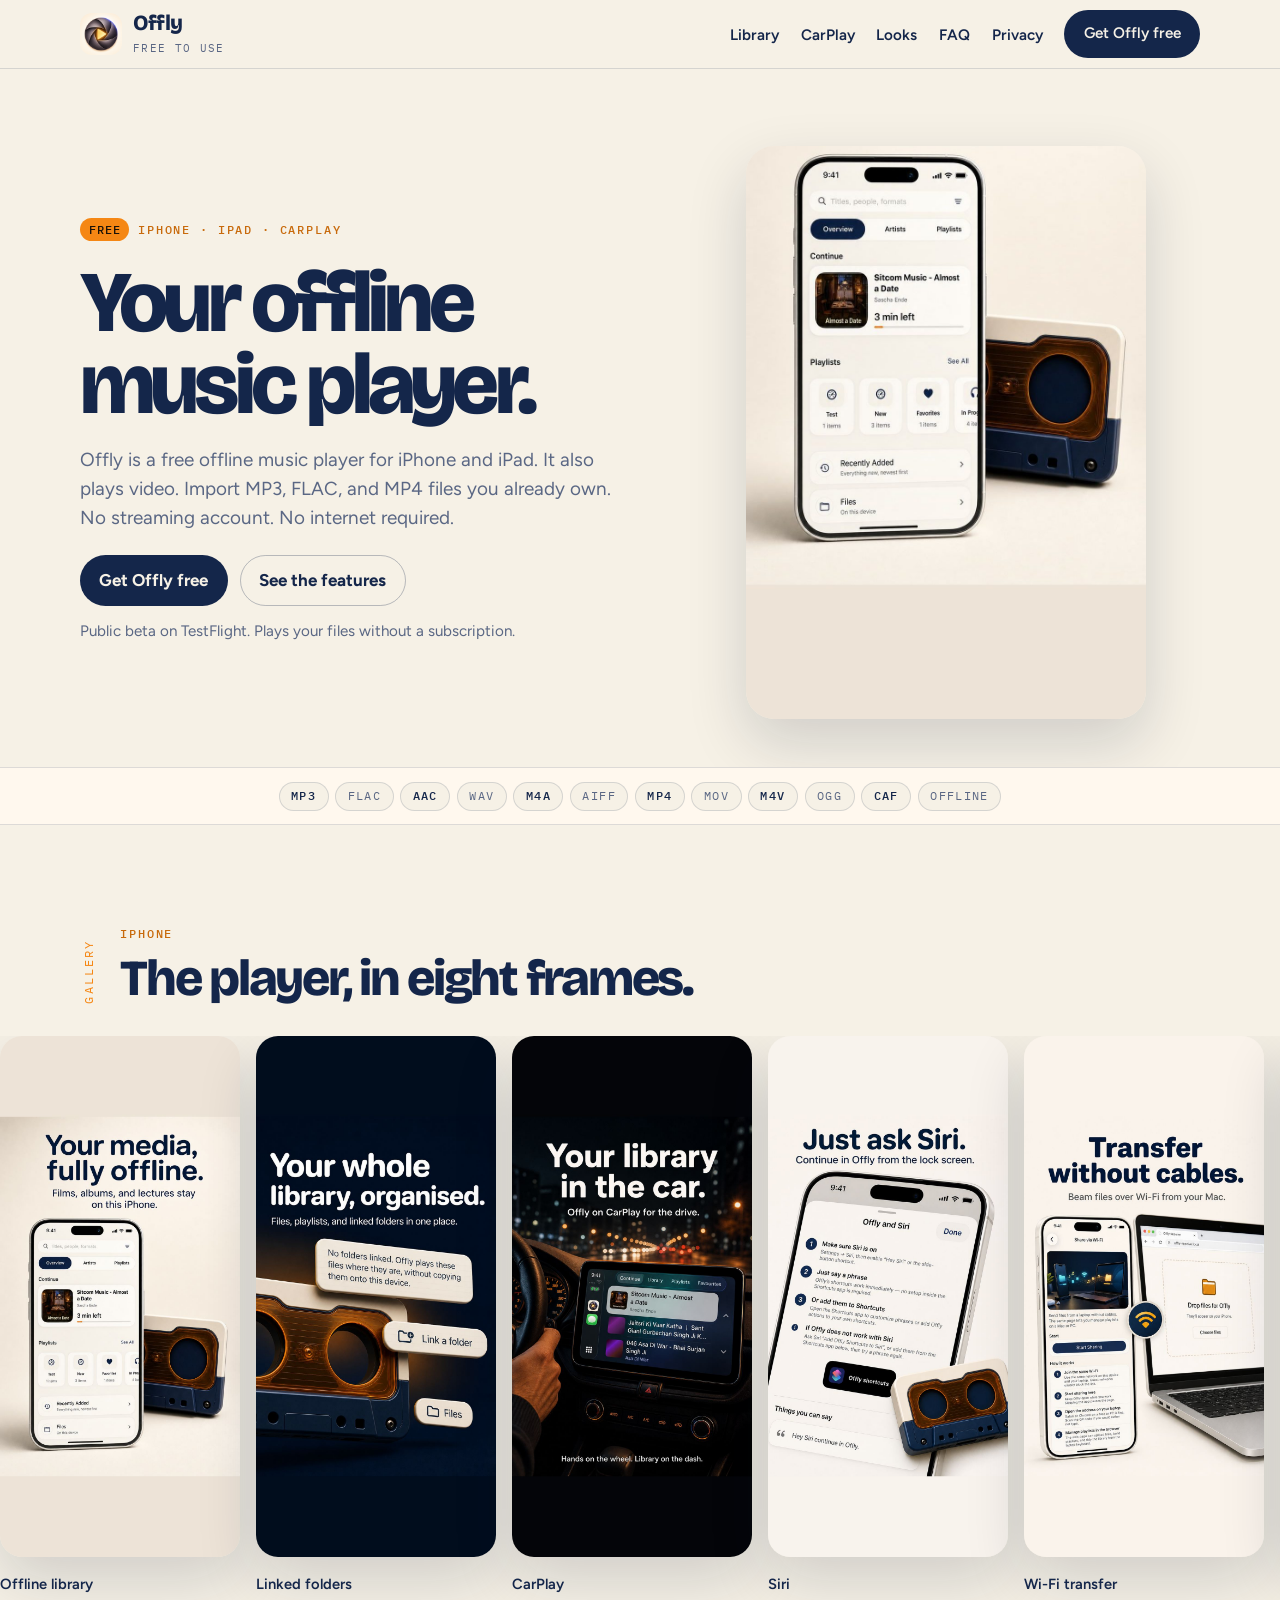
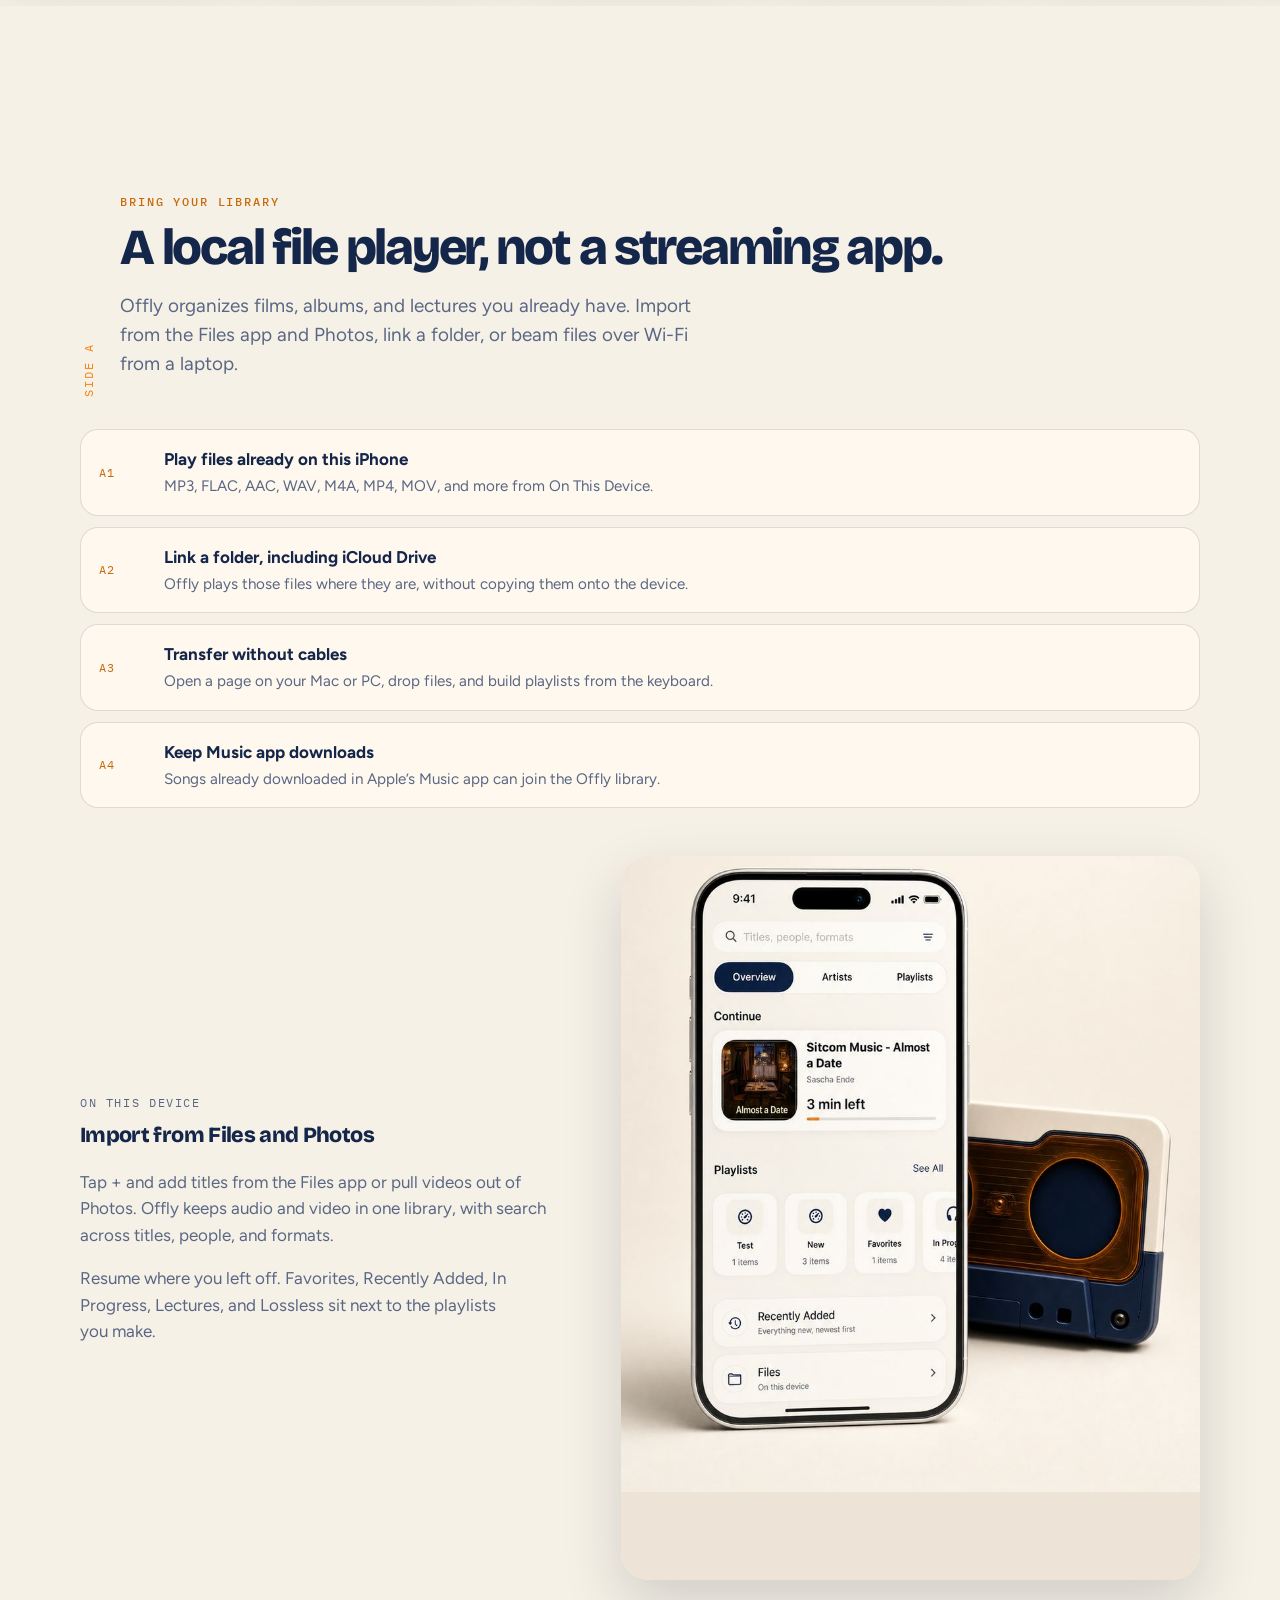
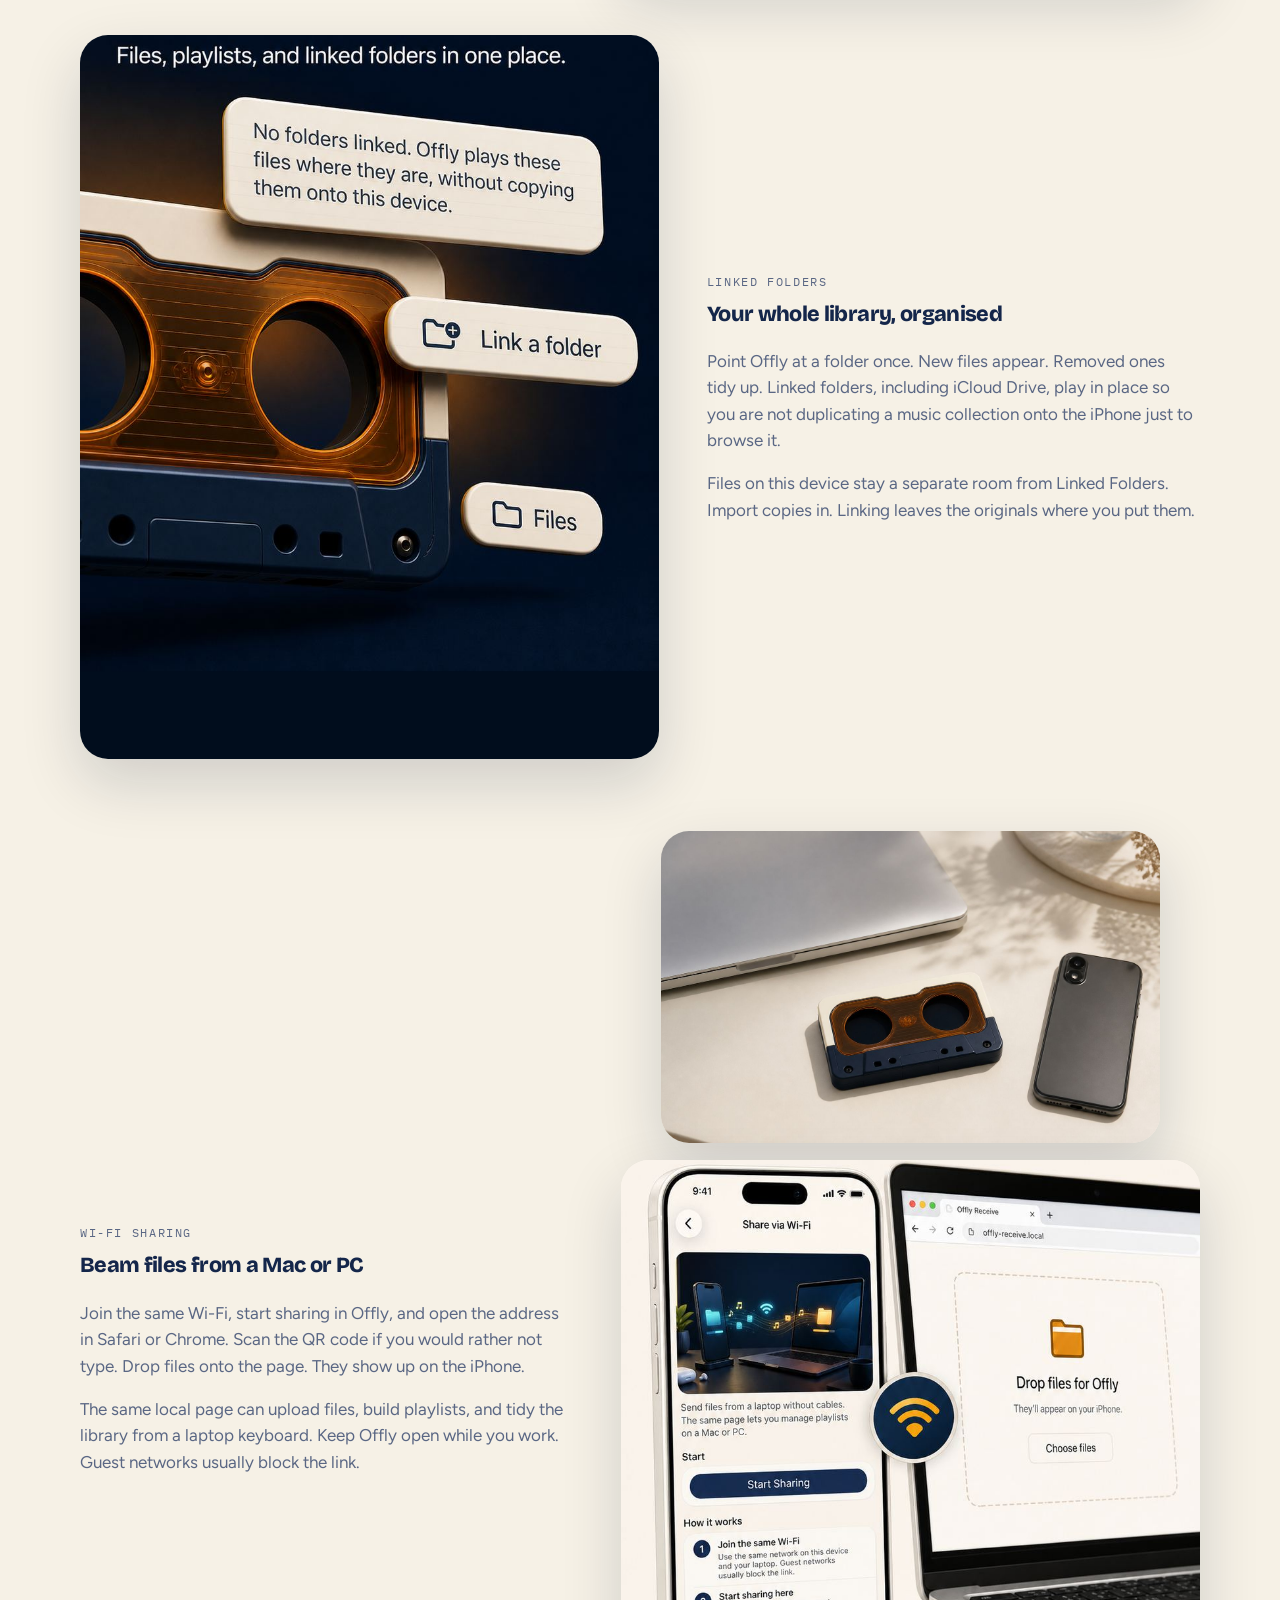
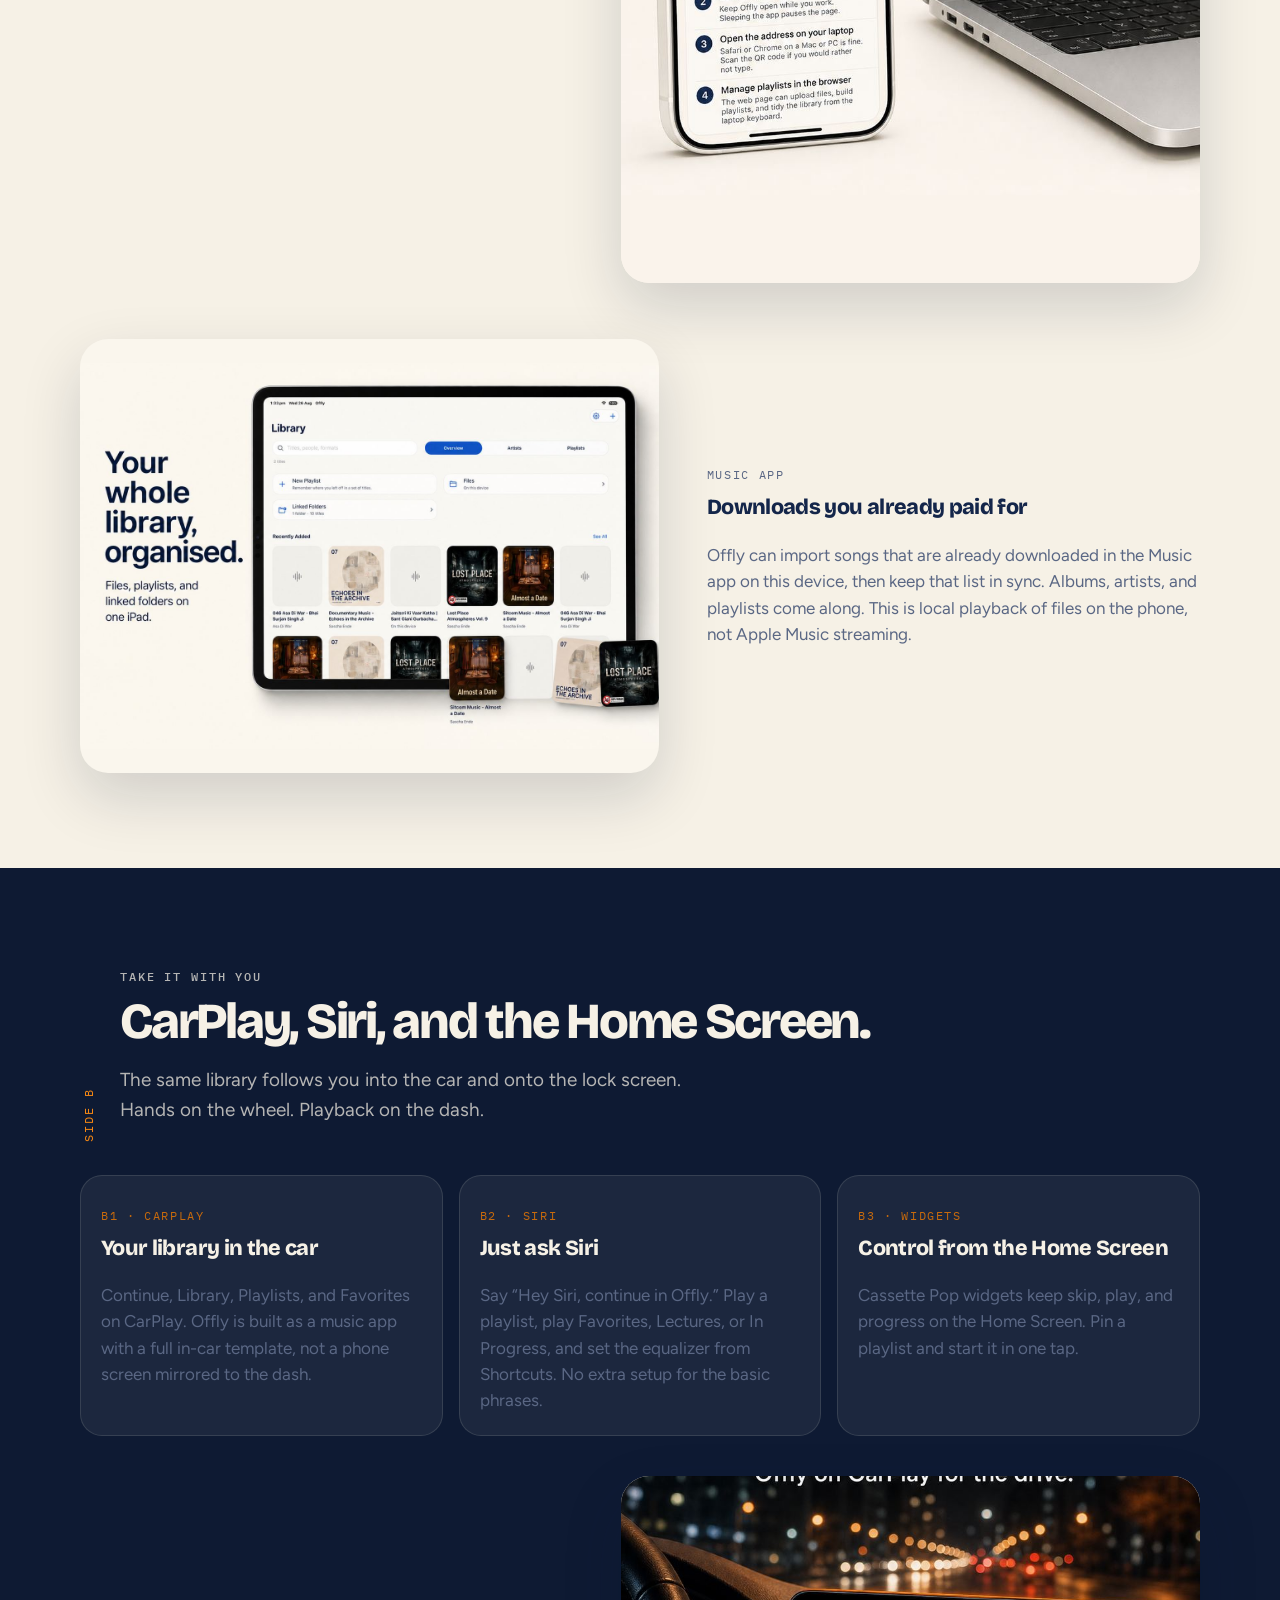
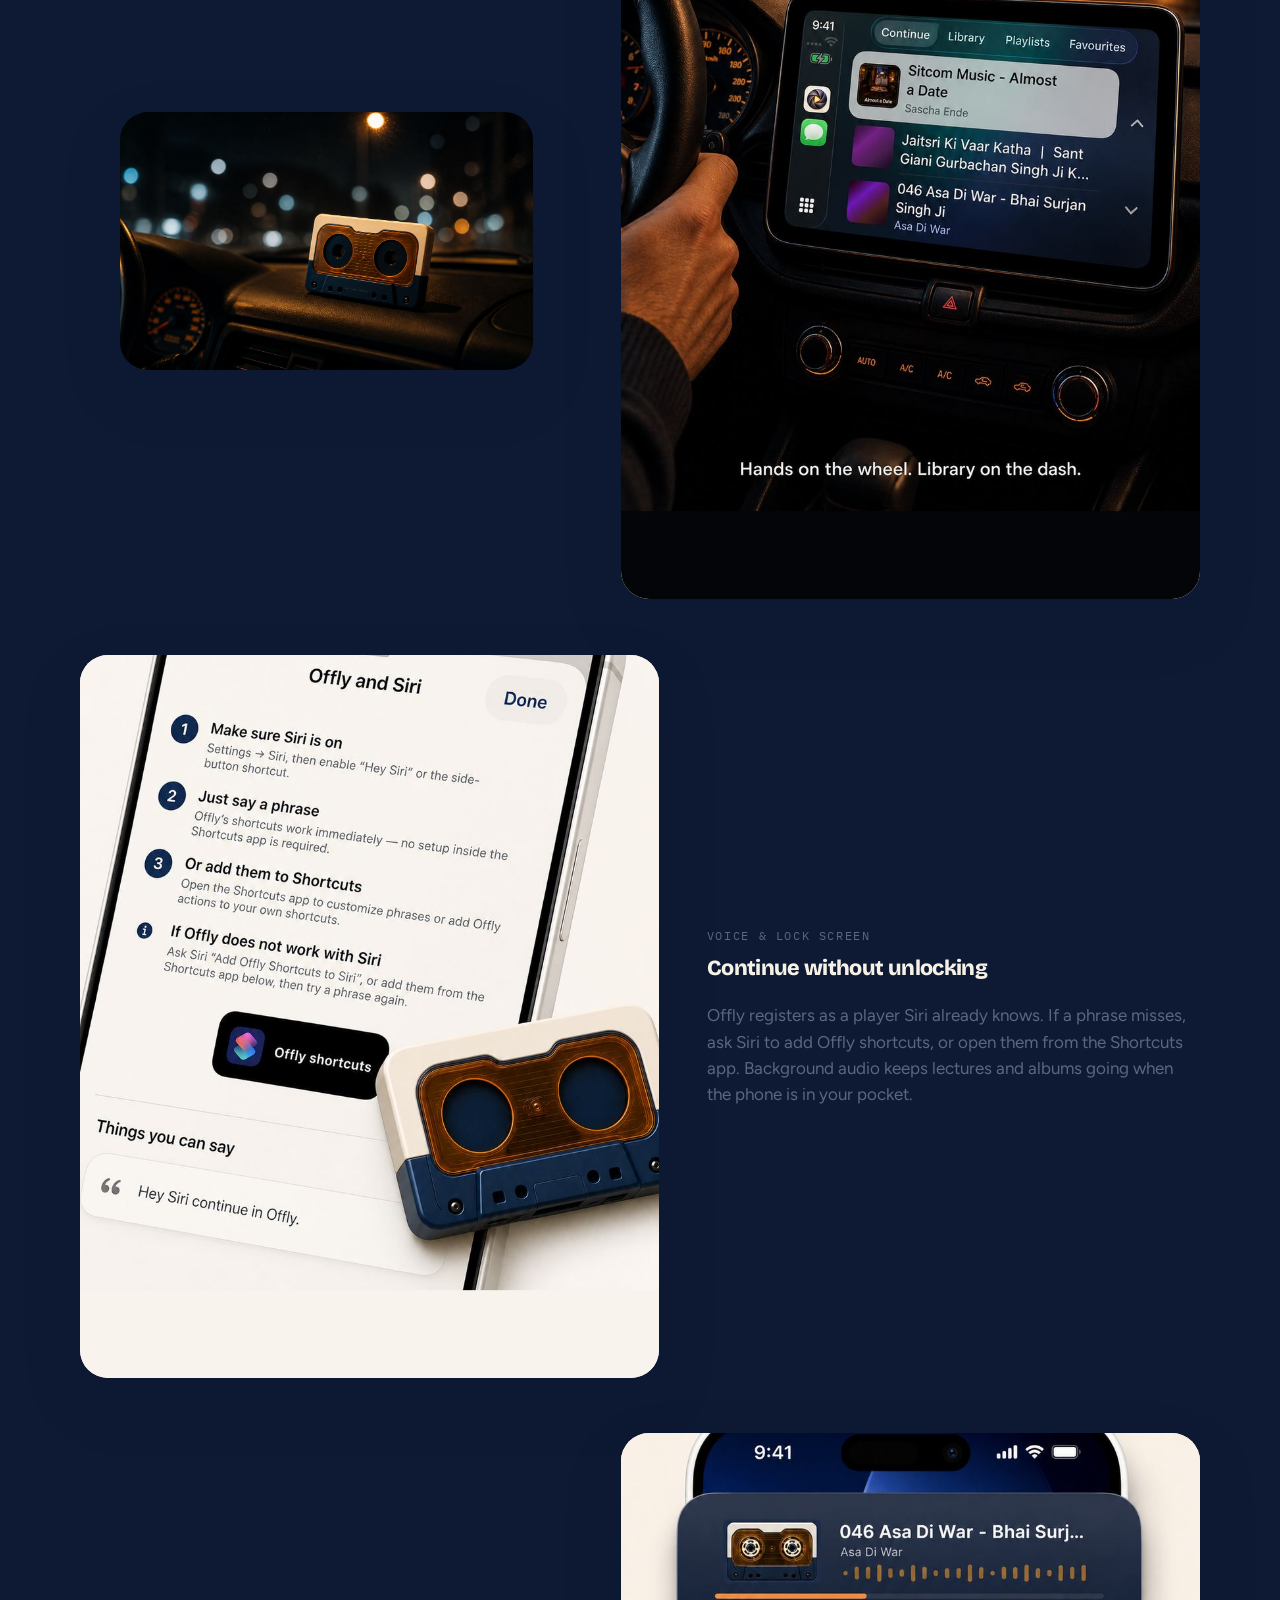
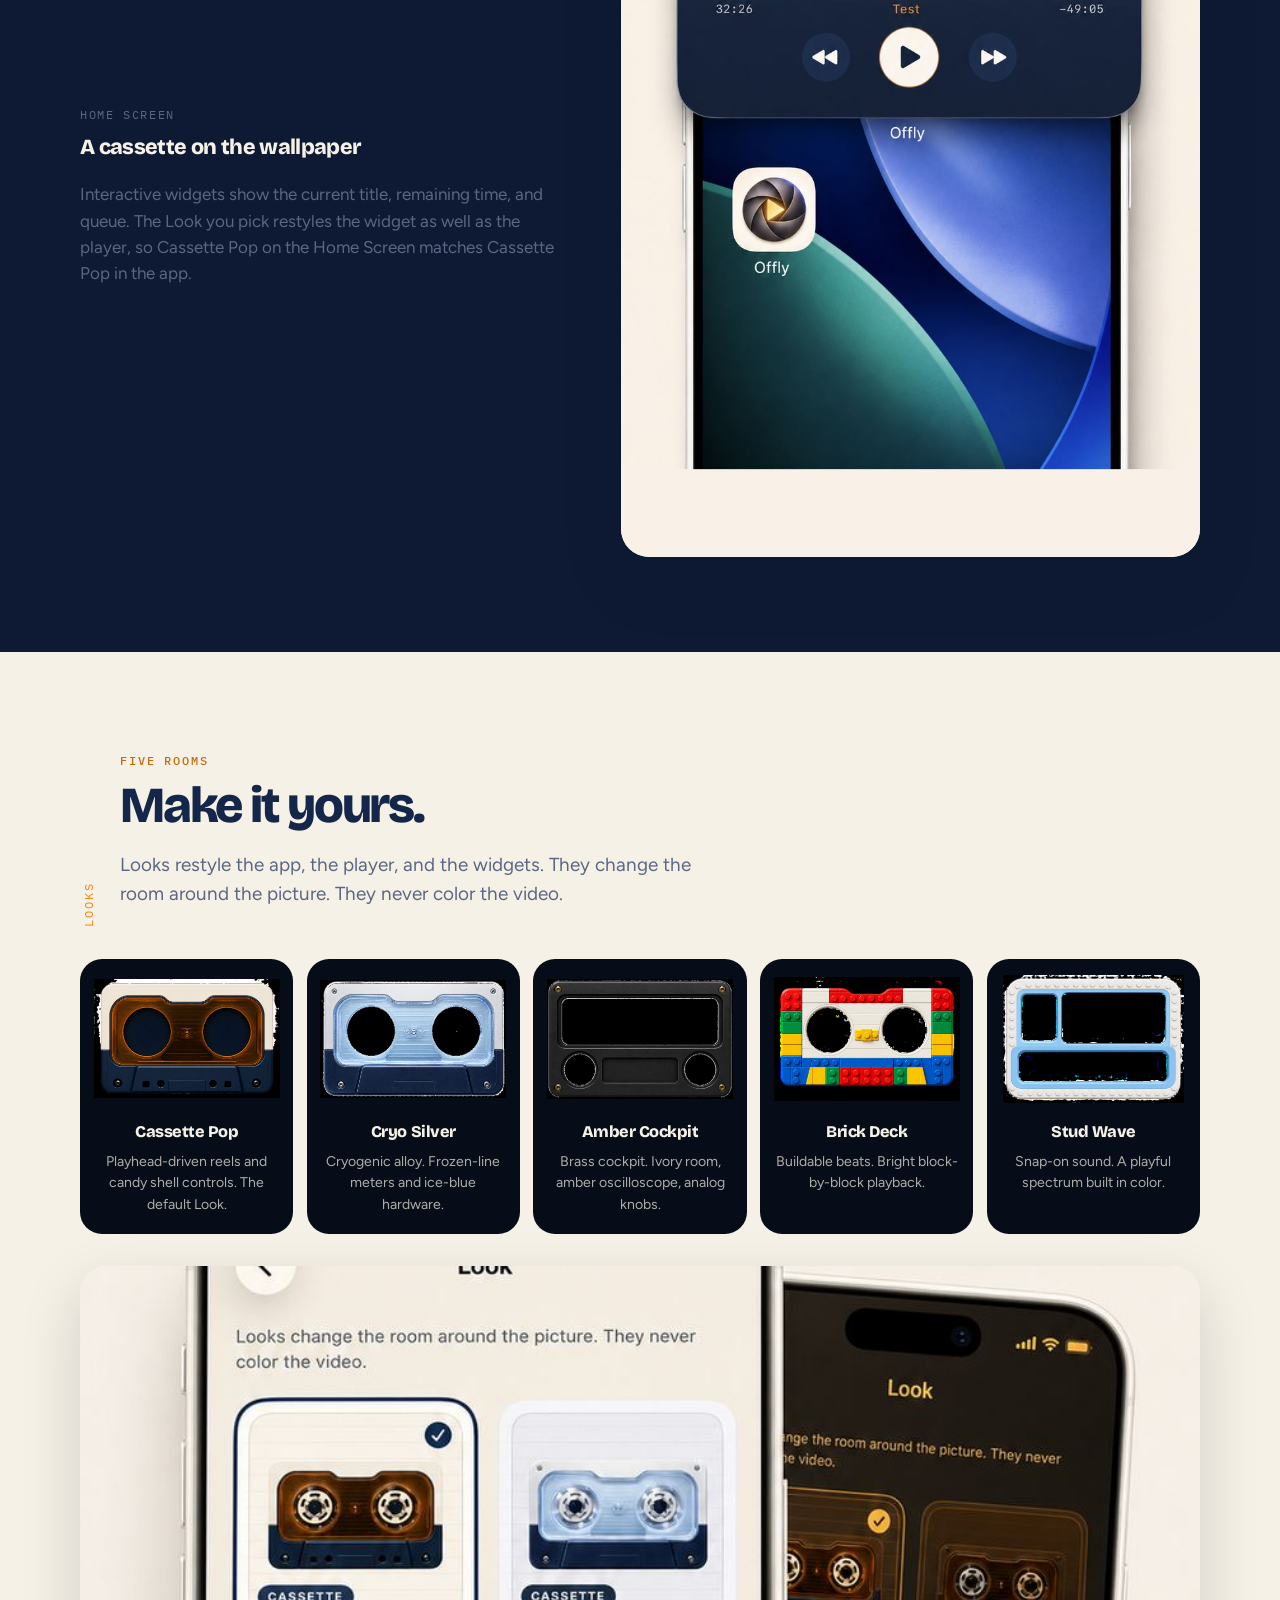
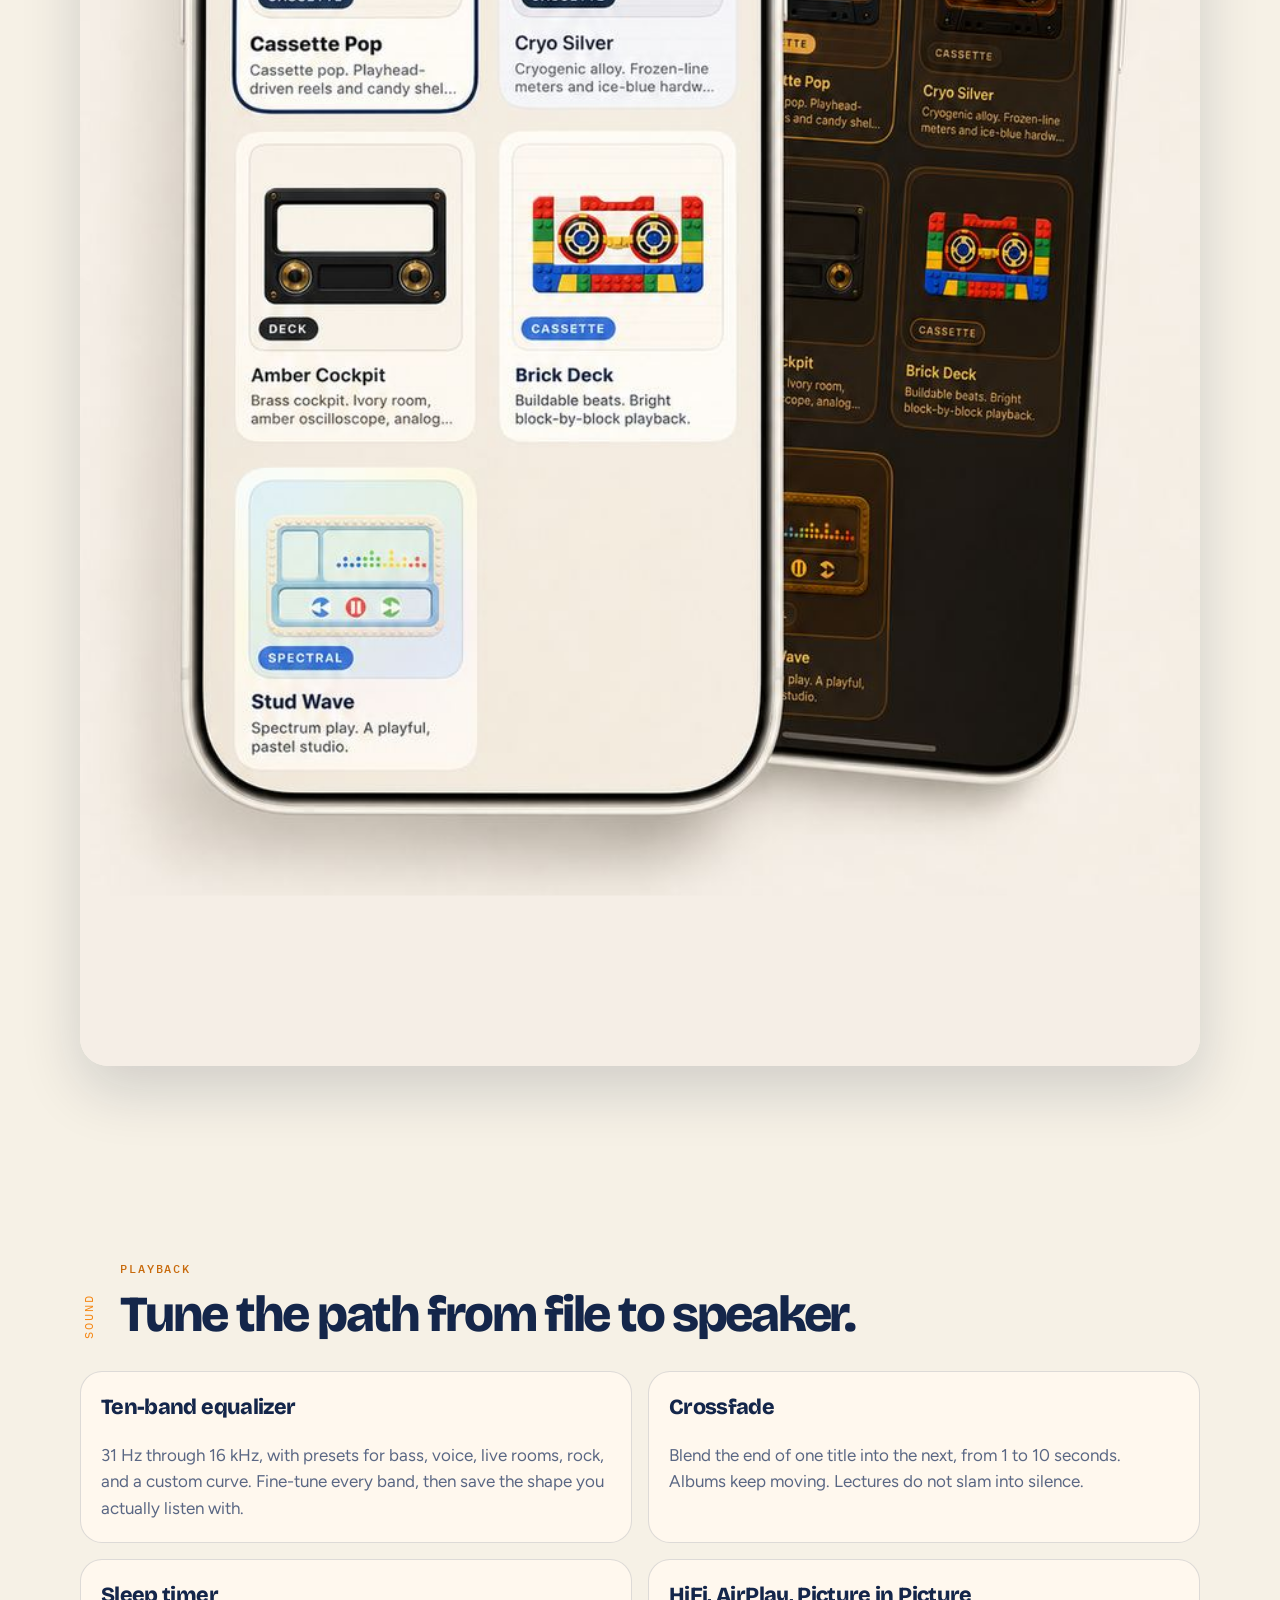
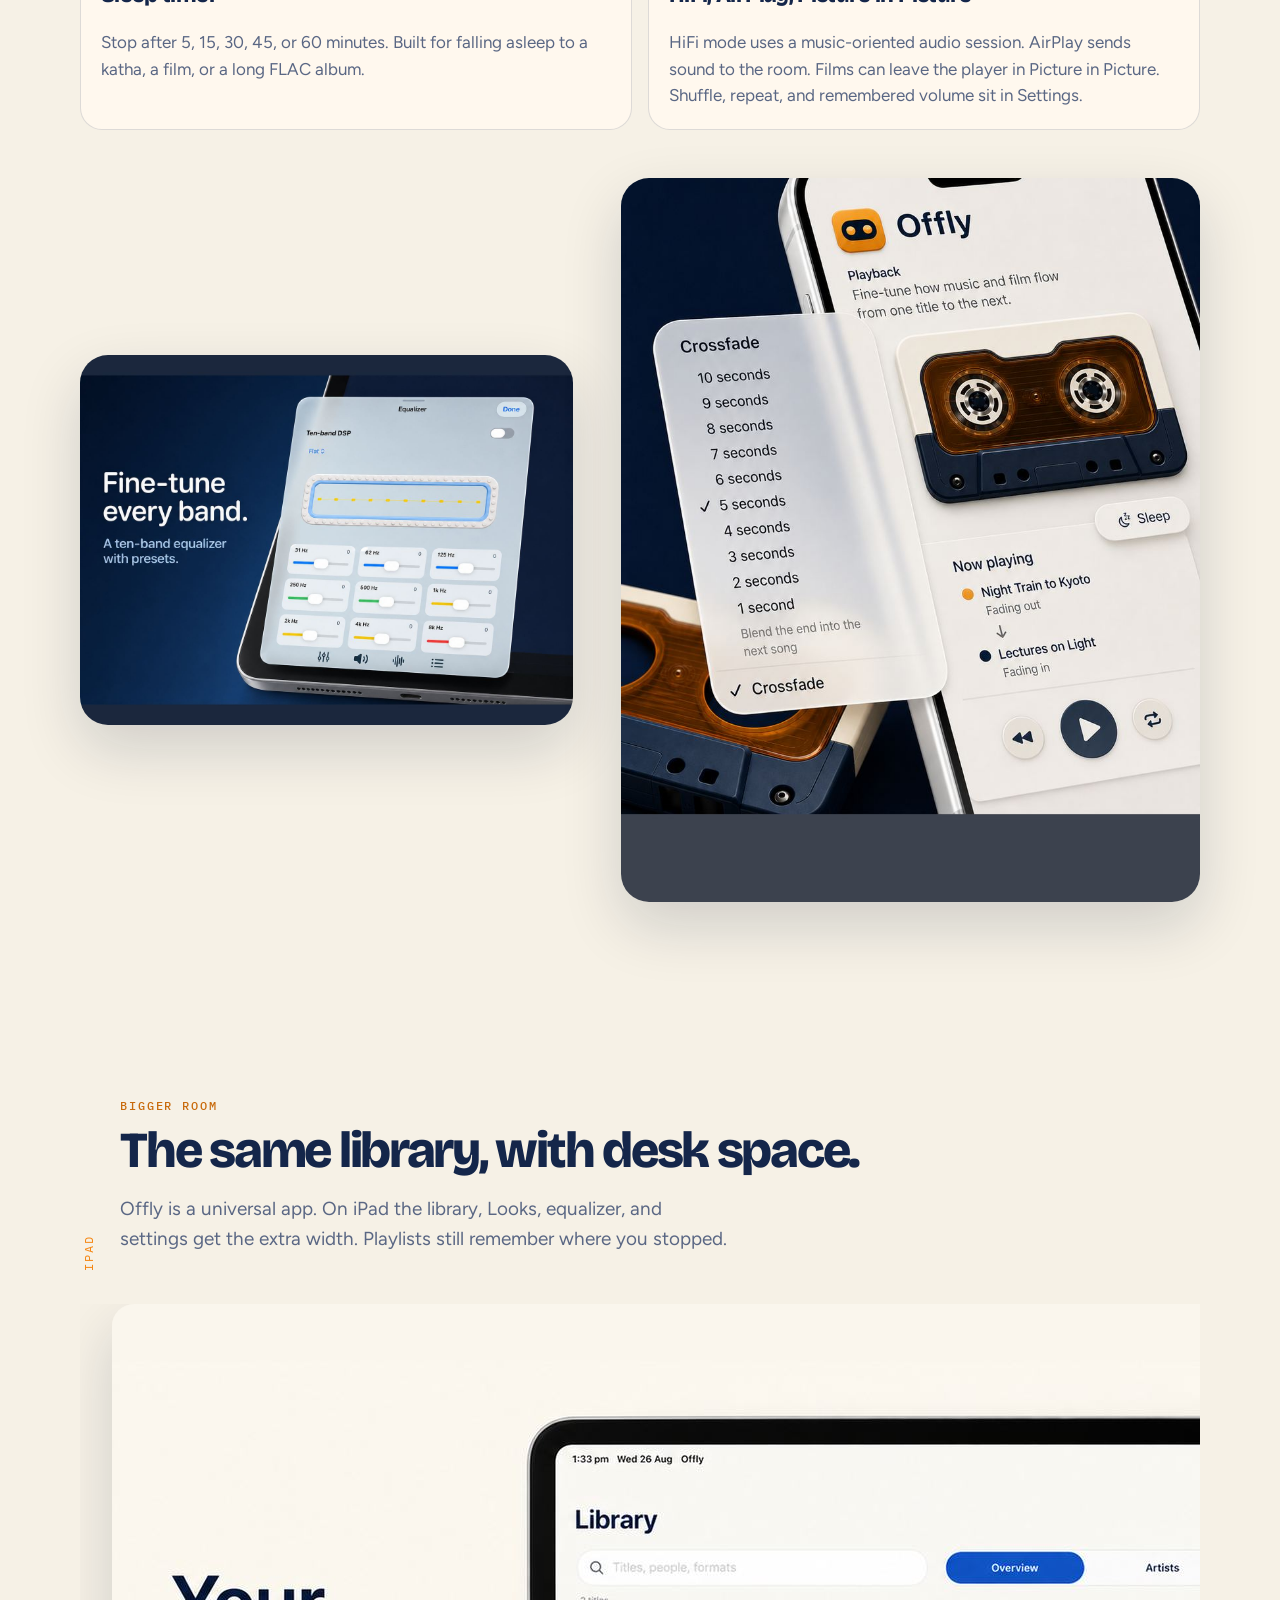
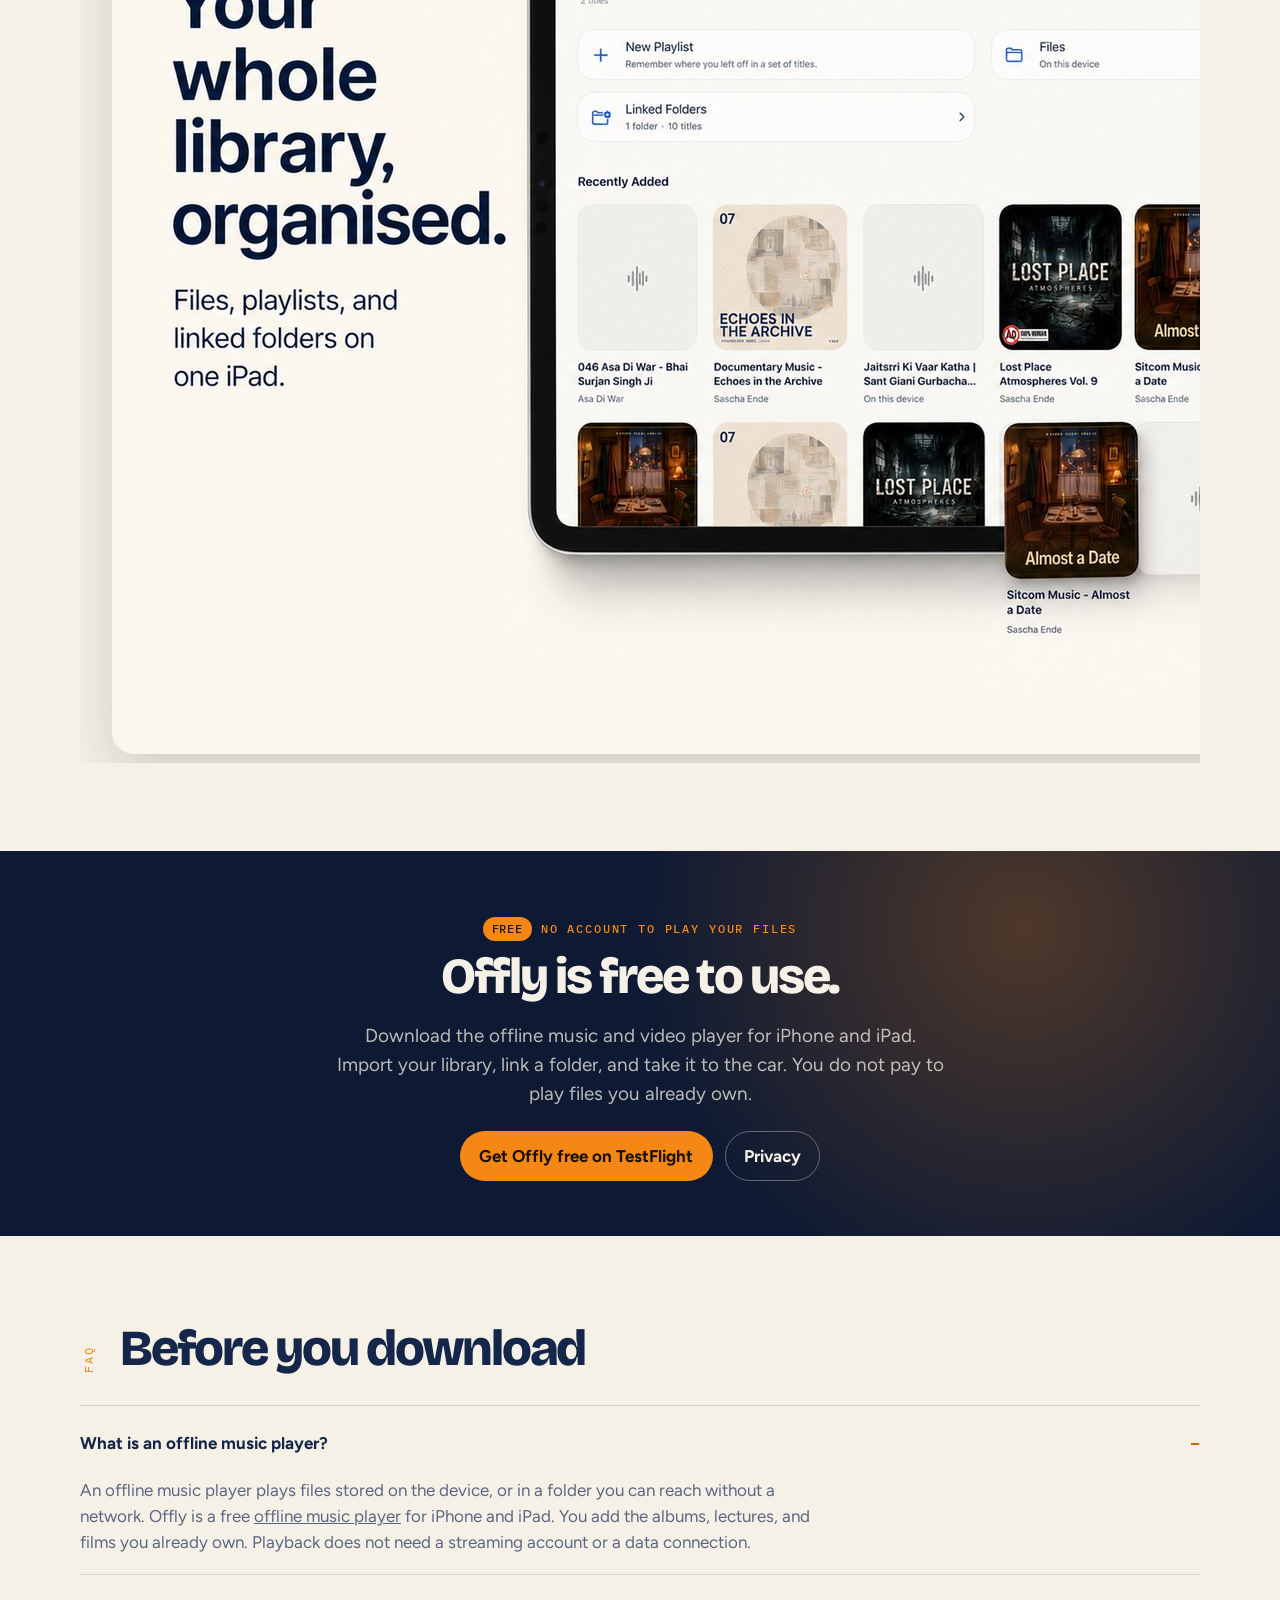
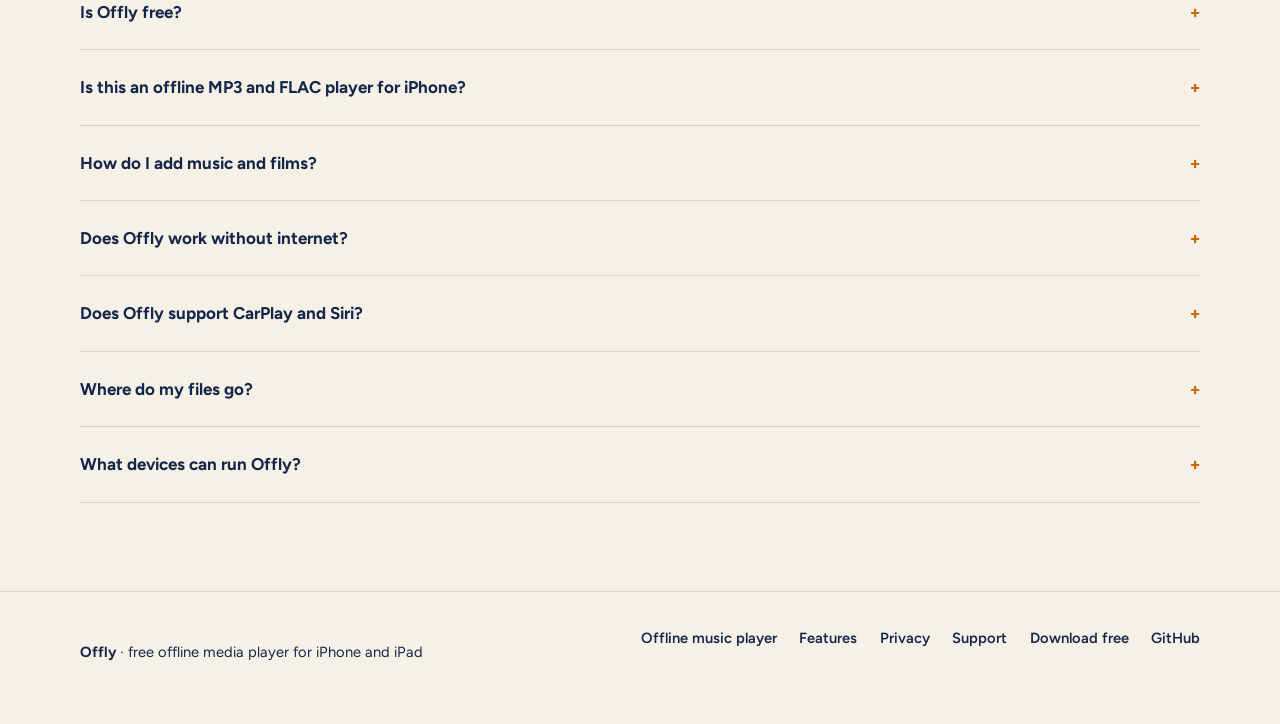
==== index.html @ bf1a1df5 "initial commit" ====
<!DOCTYPE html>
<html lang="en">
<head>
  <meta charset="utf-8">
  <meta name="viewport" content="width=device-width, initial-scale=1, viewport-fit=cover">
  <title>Offline Music Player for iPhone &amp; iPad | Offly (Free)</title>
  <meta name="description" content="Free offline music player for iPhone and iPad. Play MP3, FLAC, and MP4 files you own. CarPlay, Siri, and widgets. No streaming account. No internet required.">
  <meta name="theme-color" content="#F6F1E6">
  <meta name="color-scheme" content="light">
  <meta name="apple-mobile-web-app-title" content="Offly">
  <!-- After Search Console verification, paste: <meta name="google-site-verification" content="TOKEN"> -->
  <link rel="canonical" href="https://karmaacademy.github.io/Offly/">
  <link rel="sitemap" type="application/xml" href="https://karmaacademy.github.io/Offly/sitemap.xml">
  <link rel="icon" type="image/png" sizes="32x32" href="assets/img/favicon-32.png">
  <link rel="apple-touch-icon" href="assets/img/apple-touch-icon.png">
  <meta property="og:type" content="website">
  <meta property="og:locale" content="en_US">
  <meta property="og:site_name" content="Offly">
  <meta property="og:title" content="Offline Music Player for iPhone and iPad | Offly">
  <meta property="og:description" content="Play your own MP3, FLAC, and MP4 files on iPhone, iPad, and CarPlay. Fully offline. Free to use.">
  <meta property="og:url" content="https://karmaacademy.github.io/Offly/">
  <meta property="og:image" content="https://karmaacademy.github.io/Offly/assets/img/og.jpg">
  <meta property="og:image:alt" content="Offly cassette player and iPhone library for offline music and video.">
  <meta property="og:image:width" content="1200">
  <meta property="og:image:height" content="630">
  <meta name="twitter:card" content="summary_large_image">
  <meta name="twitter:title" content="Offline Music Player for iPhone and iPad | Offly">
  <meta name="twitter:description" content="Play your own files on iPhone, iPad, and CarPlay. No streaming account. Free to use.">
  <meta name="twitter:image" content="https://karmaacademy.github.io/Offly/assets/img/og.jpg">
  <link rel="preconnect" href="https://fonts.googleapis.com">
  <link rel="preconnect" href="https://fonts.gstatic.com" crossorigin>
  <link rel="preload" as="image" href="assets/img/shots/iphone-offline-hero.jpg">
  <link href="https://fonts.googleapis.com/css2?family=Bricolage+Grotesque:opsz,wght@12..96,800&family=Figtree:ital,wght@0,400;0,600;0,700;1,400&family=IBM+Plex+Mono:wght@500&display=swap" rel="stylesheet">
  <link rel="stylesheet" href="assets/css/site.css">
  <script type="application/ld+json">
  {
    "@context": "https://schema.org",
    "@graph": [
      {
        "@type": "WebSite",
        "@id": "https://karmaacademy.github.io/Offly/#website",
        "name": "Offly",
        "alternateName": ["Offly offline music player", "Off-lee"],
        "url": "https://karmaacademy.github.io/Offly/",
        "inLanguage": "en-US",
        "publisher": { "@id": "https://karmaacademy.github.io/Offly/#org" }
      },
      {
        "@type": "Organization",
        "@id": "https://karmaacademy.github.io/Offly/#org",
        "name": "Karma Academy",
        "url": "https://github.com/KarmaAcademy",
        "logo": "https://karmaacademy.github.io/Offly/assets/img/icon.png",
        "sameAs": ["https://github.com/KarmaAcademy/Offly"]
      },
      {
        "@type": ["SoftwareApplication", "MobileApplication"],
        "@id": "https://karmaacademy.github.io/Offly/#app",
        "name": "Offly",
        "alternateName": "Offly offline music player",
        "url": "https://karmaacademy.github.io/Offly/",
        "applicationCategory": "MultimediaApplication",
        "applicationSubCategory": "MusicApplication",
        "operatingSystem": "iOS 18, iPadOS 18",
        "downloadUrl": "https://testflight.apple.com/join/6B8r9tuU",
        "installUrl": "https://testflight.apple.com/join/6B8r9tuU",
        "author": { "@id": "https://karmaacademy.github.io/Offly/#org" },
        "description": "Free offline music player for iPhone and iPad. Play local MP3, FLAC, and MP4 files from the Files app, linked folders, iCloud Drive, or Wi-Fi. Includes CarPlay, Siri, widgets, a ten-band equalizer, and crossfade.",
        "offers": {
          "@type": "Offer",
          "price": "0",
          "priceCurrency": "USD"
        },
        "featureList": [
          "Offline music and video playback",
          "MP3, FLAC, AAC, WAV, M4A, MP4, MOV, M4V",
          "Import from Files and Photos",
          "Link folders including iCloud Drive without copying",
          "Wi-Fi transfer from a Mac or PC browser",
          "Apple Music downloads already on the device",
          "CarPlay",
          "Siri and Shortcuts",
          "Home Screen widgets",
          "Five Looks including Cassette Pop",
          "Ten-band equalizer",
          "Crossfade",
          "Sleep timer",
          "AirPlay and Picture in Picture",
          "Playlists that remember your place"
        ],
        "screenshot": [
          "https://karmaacademy.github.io/Offly/assets/img/shots/iphone-offline.jpg",
          "https://karmaacademy.github.io/Offly/assets/img/shots/iphone-carplay.jpg",
          "https://karmaacademy.github.io/Offly/assets/img/shots/iphone-wifi.jpg"
        ]
      },
      {
        "@type": "FAQPage",
        "mainEntity": [
          {
            "@type": "Question",
            "name": "What is an offline music player?",
            "acceptedAnswer": {
              "@type": "Answer",
              "text": "An offline music player plays audio files stored on the device or in a folder you can reach without a network. Offly is a free offline music player for iPhone and iPad. You import or link the files you already own. Playback does not need a streaming account or a data connection."
            }
          },
          {
            "@type": "Question",
            "name": "Is Offly a free offline music player?",
            "acceptedAnswer": {
              "@type": "Answer",
              "text": "Yes. Offly is free to use on iPhone and iPad. You can import your library, play audio and video offline, use CarPlay, Siri, widgets, the equalizer, and Wi-Fi transfer without paying to play your own files."
            }
          },
          {
            "@type": "Question",
            "name": "Can Offly play MP3 and FLAC files on iPhone without internet?",
            "acceptedAnswer": {
              "@type": "Answer",
              "text": "Yes. Offly plays local audio including MP3, FLAC, AAC, WAV, M4A, AIFF, CAF, and OGG. Playback does not need a network connection once the files are on the device or in a linked folder you can reach offline."
            }
          },
          {
            "@type": "Question",
            "name": "Does Offly play video as well as music?",
            "acceptedAnswer": {
              "@type": "Answer",
              "text": "Yes. Offly is an offline media player for films and music. It plays MP4, MOV, and M4V, with Picture in Picture and AirPlay when the system supports them."
            }
          },
          {
            "@type": "Question",
            "name": "Can I play files from the Files app or iCloud Drive?",
            "acceptedAnswer": {
              "@type": "Answer",
              "text": "Yes. Import titles from Files or Photos, or link a folder including iCloud Drive. Linked folders play in place. Offly does not copy those files onto the iPhone just to list them."
            }
          },
          {
            "@type": "Question",
            "name": "Does Offly work with CarPlay and Siri?",
            "acceptedAnswer": {
              "@type": "Answer",
              "text": "Yes. Offly has a CarPlay library with Continue, Playlists, and Favorites. You can say “Hey Siri, continue in Offly” from the lock screen, and Home Screen widgets keep playback on the cassette player."
            }
          }
        ]
      }
    ]
  }
  </script>
</head>
<body>
  <a class="skip" href="#main">Skip to content</a>
  <header class="site-header">
    <div class="wrap nav">
      <a class="brand" href="index.html">
        <img src="assets/img/icon.png" width="256" height="256" alt="" aria-hidden="true">
        <span>
          <span class="brand-name">Offly</span>
          <span class="brand-meta">Free to use</span>
        </span>
      </a>
      <div class="nav-end">
        <a class="btn btn-primary nav-cta-compact" href="https://testflight.apple.com/join/6B8r9tuU">Get Offly free</a>
        <button class="nav-toggle" type="button" data-nav-toggle aria-expanded="false" aria-controls="site-nav" aria-label="Open menu">
          <span></span>
        </button>
      </div>
      <ul id="site-nav" class="nav-links" data-nav-links>
        <li><a href="#library">Library</a></li>
        <li><a href="#everywhere">CarPlay</a></li>
        <li><a href="#looks">Looks</a></li>
        <li><a href="#faq">FAQ</a></li>
        <li><a href="privacy.html">Privacy</a></li>
        <li><a class="btn btn-primary" href="https://testflight.apple.com/join/6B8r9tuU">Get Offly free</a></li>
      </ul>
    </div>
  </header>

  <main id="main">
    <section class="hero">
      <div class="wrap hero-grid">
        <div>
          <p class="eyebrow"><span class="pill">Free</span> iPhone · iPad · CarPlay</p>
          <h1>Your offline music player.</h1>
          <p class="lede">Offly is a free offline music player for iPhone and iPad. It also plays video. Import MP3, FLAC, and MP4 files you already own. No streaming account. No internet required.</p>
          <div class="hero-actions">
            <a class="btn btn-primary" href="https://testflight.apple.com/join/6B8r9tuU">Get Offly free</a>
            <a class="btn btn-ghost" href="#library">See the features</a>
          </div>
          <p class="hero-note">Public beta on TestFlight. Plays your files without a subscription.</p>
        </div>
        <div class="hero-stage">
          <img class="hero-shot" src="assets/img/shots/iphone-offline-hero.jpg" width="880" height="1262" alt="Offly on iPhone: an offline library of films, albums, and lectures with Overview, Artists, and Playlists." fetchpriority="high">
        </div>
      </div>
    </section>

    <div class="formats">
      <ul class="formats-list" aria-label="Supported formats">
        <li>MP3</li>
        <li>FLAC</li>
        <li>AAC</li>
        <li>WAV</li>
        <li>M4A</li>
        <li>AIFF</li>
        <li>MP4</li>
        <li>MOV</li>
        <li>M4V</li>
        <li>OGG</li>
        <li>CAF</li>
        <li>Offline</li>
      </ul>
    </div>

    <section class="section" id="gallery" aria-labelledby="gallery-title">
      <div class="wrap section-head">
        <span class="side-mark">Gallery</span>
        <div>
          <p class="eyebrow">iPhone</p>
          <h2 id="gallery-title">The player, in eight frames.</h2>
        </div>
      </div>
      <div class="rail-wrap">
        <div class="rail">
          <a href="#library"><img src="assets/img/shots/iphone-offline.jpg" width="880" height="1912" alt="Your media, fully offline." loading="lazy"><span>Offline library</span></a>
          <a href="#library"><img src="assets/img/shots/iphone-library.jpg" width="880" height="1912" alt="Files, playlists, and linked folders in one library." loading="lazy"><span>Linked folders</span></a>
          <a href="#everywhere"><img src="assets/img/shots/iphone-carplay.jpg" width="880" height="1912" alt="Offly on CarPlay in a car at night." loading="lazy"><span>CarPlay</span></a>
          <a href="#everywhere"><img src="assets/img/shots/iphone-siri.jpg" width="880" height="1912" alt="Offly Siri shortcuts, including Continue in Offly." loading="lazy"><span>Siri</span></a>
          <a href="#wifi"><img src="assets/img/shots/iphone-wifi.jpg" width="880" height="1912" alt="Wi-Fi sharing from a Mac to Offly on iPhone." loading="lazy"><span>Wi-Fi transfer</span></a>
          <a href="#looks"><img src="assets/img/shots/iphone-looks.jpg" width="880" height="1912" alt="Five Offly Looks, with Cassette Pop selected." loading="lazy"><span>Looks</span></a>
          <a href="#sound"><img src="assets/img/shots/iphone-crossfade.jpg" width="880" height="1912" alt="Crossfade menu blending one title into the next." loading="lazy"><span>Crossfade</span></a>
          <a href="#everywhere"><img src="assets/img/shots/iphone-widget.jpg" width="880" height="1912" alt="Cassette Pop playback widget on the iPhone Home Screen." loading="lazy"><span>Widgets</span></a>
        </div>
      </div>
    </section>

    <section class="section" id="library" aria-labelledby="library-title">
      <div class="wrap">
        <div class="section-head">
          <span class="side-mark">Side A</span>
          <div>
            <p class="eyebrow">Bring your library</p>
            <h2 id="library-title">A local file player, not a streaming app.</h2>
            <p class="lede">Offly organizes films, albums, and lectures you already have. Import from the Files app and Photos, link a folder, or beam files over Wi-Fi from a laptop.</p>
          </div>
        </div>

        <div class="tracks">
          <a class="track" href="#import">
            <span class="track-id">A1</span>
            <span>
              <strong>Play files already on this iPhone</strong>
              <p>MP3, FLAC, AAC, WAV, M4A, MP4, MOV, and more from On This Device.</p>
            </span>
          </a>
          <a class="track" href="#folders">
            <span class="track-id">A2</span>
            <span>
              <strong>Link a folder, including iCloud Drive</strong>
              <p>Offly plays those files where they are, without copying them onto the device.</p>
            </span>
          </a>
          <a class="track" href="#wifi">
            <span class="track-id">A3</span>
            <span>
              <strong>Transfer without cables</strong>
              <p>Open a page on your Mac or PC, drop files, and build playlists from the keyboard.</p>
            </span>
          </a>
          <a class="track" href="#music">
            <span class="track-id">A4</span>
            <span>
              <strong>Keep Music app downloads</strong>
              <p>Songs already downloaded in Apple’s Music app can join the Offly library.</p>
            </span>
          </a>
        </div>

        <article class="feature" id="import">
          <div class="feature-copy">
            <p class="kicker">On this device</p>
            <h3>Import from Files and Photos</h3>
            <p>Tap + and add titles from the Files app or pull videos out of Photos. Offly keeps audio and video in one library, with search across titles, people, and formats.</p>
            <p>Resume where you left off. Favorites, Recently Added, In Progress, Lectures, and Lossless sit next to the playlists you make.</p>
          </div>
          <figure class="shot shot-crop">
            <img src="assets/img/shots/iphone-offline.jpg" width="880" height="1912" alt="Offly Overview on iPhone with Continue, playlists, and Files on this device." loading="lazy">
          </figure>
        </article>

        <article class="feature feature-flip" id="folders">
          <div class="feature-copy">
            <p class="kicker">Linked folders</p>
            <h3>Your whole library, organised</h3>
            <p>Point Offly at a folder once. New files appear. Removed ones tidy up. Linked folders, including iCloud Drive, play in place so you are not duplicating a music collection onto the iPhone just to browse it.</p>
            <p>Files on this device stay a separate room from Linked Folders. Import copies in. Linking leaves the originals where you put them.</p>
          </div>
          <figure class="shot shot-crop">
            <img src="assets/img/shots/iphone-library.jpg" width="880" height="1912" alt="Offly linked folder cards with Link a folder and Files actions." loading="lazy">
          </figure>
        </article>

        <article class="feature" id="wifi">
          <div class="feature-copy">
            <p class="kicker">Wi-Fi sharing</p>
            <h3>Beam files from a Mac or PC</h3>
            <p>Join the same Wi-Fi, start sharing in Offly, and open the address in Safari or Chrome. Scan the QR code if you would rather not type. Drop files onto the page. They show up on the iPhone.</p>
            <p>The same local page can upload files, build playlists, and tidy the library from a laptop keyboard. Keep Offly open while you work. Guest networks usually block the link.</p>
          </div>
          <div>
            <figure class="mood">
              <img src="assets/img/mood/wifi.jpg" width="1400" height="933" alt="Laptop, iPhone, and Offly cassette on a desk for wireless transfer." loading="lazy">
            </figure>
            <figure class="shot shot-crop shot-follow">
              <img src="assets/img/shots/iphone-wifi.jpg" width="880" height="1912" alt="Share via Wi-Fi in Offly next to a laptop drop page." loading="lazy">
            </figure>
          </div>
        </article>

        <article class="feature feature-flip" id="music">
          <div class="feature-copy">
            <p class="kicker">Music app</p>
            <h3>Downloads you already paid for</h3>
            <p>Offly can import songs that are already downloaded in the Music app on this device, then keep that list in sync. Albums, artists, and playlists come along. This is local playback of files on the phone, not Apple Music streaming.</p>
          </div>
          <figure class="shot">
            <img src="assets/img/shots/ipad-library.jpg" width="1400" height="1050" alt="Offly library on iPad with Files, Linked Folders, and recently added artwork." loading="lazy">
          </figure>
        </article>
      </div>
    </section>

    <section class="section section-dark" id="everywhere" aria-labelledby="everywhere-title">
      <div class="wrap">
        <div class="section-head">
          <span class="side-mark">Side B</span>
          <div>
            <p class="eyebrow">Take it with you</p>
            <h2 id="everywhere-title">CarPlay, Siri, and the Home Screen.</h2>
            <p class="lede">The same library follows you into the car and onto the lock screen. Hands on the wheel. Playback on the dash.</p>
          </div>
        </div>

        <div class="grid-3">
          <article class="card">
            <p class="kicker">B1 · CarPlay</p>
            <h3>Your library in the car</h3>
            <p>Continue, Library, Playlists, and Favorites on CarPlay. Offly is built as a music app with a full in-car template, not a phone screen mirrored to the dash.</p>
          </article>
          <article class="card">
            <p class="kicker">B2 · Siri</p>
            <h3>Just ask Siri</h3>
            <p>Say “Hey Siri, continue in Offly.” Play a playlist, play Favorites, Lectures, or In Progress, and set the equalizer from Shortcuts. No extra setup for the basic phrases.</p>
          </article>
          <article class="card">
            <p class="kicker">B3 · Widgets</p>
            <h3>Control from the Home Screen</h3>
            <p>Cassette Pop widgets keep skip, play, and progress on the Home Screen. Pin a playlist and start it in one tap.</p>
          </article>
        </div>

        <article class="feature feature-tight">
          <figure class="mood">
            <img src="assets/img/mood/car.jpg" width="1400" height="933" alt="Night drive with an Offly cassette on the passenger seat." loading="lazy">
          </figure>
          <figure class="shot shot-crop">
            <img src="assets/img/shots/iphone-carplay.jpg" width="880" height="1912" alt="Offly CarPlay Continue list on a car infotainment screen." loading="lazy">
          </figure>
        </article>

        <article class="feature feature-flip">
          <div class="feature-copy">
            <p class="kicker">Voice &amp; lock screen</p>
            <h3>Continue without unlocking</h3>
            <p>Offly registers as a player Siri already knows. If a phrase misses, ask Siri to add Offly shortcuts, or open them from the Shortcuts app. Background audio keeps lectures and albums going when the phone is in your pocket.</p>
          </div>
          <figure class="shot shot-crop">
            <img src="assets/img/shots/iphone-siri.jpg" width="880" height="1912" alt="Offly and Siri screen with the phrase Hey Siri continue in Offly." loading="lazy">
          </figure>
        </article>

        <article class="feature">
          <div class="feature-copy">
            <p class="kicker">Home Screen</p>
            <h3>A cassette on the wallpaper</h3>
            <p>Interactive widgets show the current title, remaining time, and queue. The Look you pick restyles the widget as well as the player, so Cassette Pop on the Home Screen matches Cassette Pop in the app.</p>
          </div>
          <figure class="shot shot-crop">
            <img src="assets/img/shots/iphone-widget.jpg" width="880" height="1912" alt="Offly Cassette Pop widget with playback controls on the Home Screen." loading="lazy">
          </figure>
        </article>
      </div>
    </section>

    <section class="section" id="looks" aria-labelledby="looks-title">
      <div class="wrap">
        <div class="section-head">
          <span class="side-mark">Looks</span>
          <div>
            <p class="eyebrow">Five rooms</p>
            <h2 id="looks-title">Make it yours.</h2>
            <p class="lede">Looks restyle the app, the player, and the widgets. They change the room around the picture. They never color the video.</p>
          </div>
        </div>
        <div class="looks">
          <article class="look">
            <img src="assets/img/looks/cassette-pop.jpg" width="720" height="460" alt="Cassette Pop hardware: cream and navy shell with an amber window." loading="lazy">
            <h3>Cassette Pop</h3>
            <p>Playhead-driven reels and candy shell controls. The default Look.</p>
          </article>
          <article class="look">
            <img src="assets/img/looks/cryo-silver.jpg" width="720" height="455" alt="Cryo Silver cassette with a pale ice-blue window." loading="lazy">
            <h3>Cryo Silver</h3>
            <p>Cryogenic alloy. Frozen-line meters and ice-blue hardware.</p>
          </article>
          <article class="look">
            <img src="assets/img/looks/amber-cockpit.jpg" width="720" height="464" alt="Amber Cockpit brushed metal bezel with brass screws." loading="lazy">
            <h3>Amber Cockpit</h3>
            <p>Brass cockpit. Ivory room, amber oscilloscope, analog knobs.</p>
          </article>
          <article class="look">
            <img src="assets/img/looks/brick-deck.jpg" width="720" height="480" alt="Brick Deck cassette built from colorful toy bricks." loading="lazy">
            <h3>Brick Deck</h3>
            <p>Buildable beats. Bright block-by-block playback.</p>
          </article>
          <article class="look">
            <img src="assets/img/looks/stud-wave.jpg" width="720" height="506" alt="Stud Wave toy frame with pastel studio windows." loading="lazy">
            <h3>Stud Wave</h3>
            <p>Snap-on sound. A playful spectrum built in color.</p>
          </article>
        </div>
        <figure class="shot shot-crop shot-follow">
          <img src="assets/img/shots/iphone-looks.jpg" width="880" height="1912" alt="Look gallery on iPhone with Cassette Pop selected among five Looks." loading="lazy">
        </figure>
      </div>
    </section>

    <section class="section" id="sound" aria-labelledby="sound-title">
      <div class="wrap">
        <div class="section-head">
          <span class="side-mark">Sound</span>
          <div>
            <p class="eyebrow">Playback</p>
            <h2 id="sound-title">Tune the path from file to speaker.</h2>
          </div>
        </div>
        <div class="grid-2">
          <article class="card">
            <h3>Ten-band equalizer</h3>
            <p>31 Hz through 16 kHz, with presets for bass, voice, live rooms, rock, and a custom curve. Fine-tune every band, then save the shape you actually listen with.</p>
          </article>
          <article class="card">
            <h3>Crossfade</h3>
            <p>Blend the end of one title into the next, from 1 to 10 seconds. Albums keep moving. Lectures do not slam into silence.</p>
          </article>
          <article class="card">
            <h3>Sleep timer</h3>
            <p>Stop after 5, 15, 30, 45, or 60 minutes. Built for falling asleep to a katha, a film, or a long FLAC album.</p>
          </article>
          <article class="card">
            <h3>HiFi, AirPlay, Picture in Picture</h3>
            <p>HiFi mode uses a music-oriented audio session. AirPlay sends sound to the room. Films can leave the player in Picture in Picture. Shuffle, repeat, and remembered volume sit in Settings.</p>
          </article>
        </div>
        <article class="feature">
          <figure class="shot">
            <img src="assets/img/shots/ipad-equalizer.jpg" width="1400" height="1050" alt="Offly ten-band equalizer on iPad with frequency sliders and presets." loading="lazy">
          </figure>
          <figure class="shot shot-crop">
            <img src="assets/img/shots/iphone-crossfade.jpg" width="880" height="1912" alt="Crossfade set to 5 seconds, blending one song into the next." loading="lazy">
          </figure>
        </article>
      </div>
    </section>

    <section class="section" id="ipad" aria-labelledby="ipad-title">
      <div class="wrap">
        <div class="section-head">
          <span class="side-mark">iPad</span>
          <div>
            <p class="eyebrow">Bigger room</p>
            <h2 id="ipad-title">The same library, with desk space.</h2>
            <p class="lede">Offly is a universal app. On iPad the library, Looks, equalizer, and settings get the extra width. Playlists still remember where you stopped.</p>
          </div>
        </div>
        <div class="rail-wrap">
          <div class="rail">
            <img class="rail-wide" src="assets/img/shots/ipad-library.jpg" width="1400" height="1050" alt="Offly iPad library." loading="lazy">
            <img class="rail-wide" src="assets/img/shots/ipad-player.jpg" width="1400" height="1050" alt="Offly iPad player with Cassette Pop hardware." loading="lazy">
            <img class="rail-wide" src="assets/img/shots/ipad-carplay.jpg" width="1400" height="1050" alt="Offly CarPlay from the iPad screenshot set." loading="lazy">
            <img class="rail-wide" src="assets/img/shots/ipad-siri.jpg" width="1400" height="1050" alt="Offly Siri sheet on iPad." loading="lazy">
            <img class="rail-wide" src="assets/img/shots/ipad-settings.jpg" width="1400" height="1050" alt="Offly playback settings on iPad." loading="lazy">
            <img class="rail-wide" src="assets/img/shots/ipad-equalizer.jpg" width="1400" height="1050" alt="Equalizer on iPad." loading="lazy">
            <img class="rail-wide" src="assets/img/shots/ipad-crossfade.jpg" width="1400" height="1050" alt="Crossfade on iPad." loading="lazy">
          </div>
        </div>
      </div>
    </section>

    <section class="cta-band" id="download">
      <div class="wrap">
        <p class="eyebrow"><span class="pill">Free</span> No account to play your files</p>
        <h2>Offly is free to use.</h2>
        <p class="lede">Download the offline music and video player for iPhone and iPad. Import your library, link a folder, and take it to the car. You do not pay to play files you already own.</p>
        <div class="hero-actions">
          <a class="btn btn-amber" href="https://testflight.apple.com/join/6B8r9tuU">Get Offly free on TestFlight</a>
          <a class="btn btn-ghost btn-on-dark" href="privacy.html">Privacy</a>
        </div>
      </div>
    </section>

    <section class="section" id="faq" aria-labelledby="faq-title">
      <div class="wrap">
        <div class="section-head">
          <span class="side-mark">FAQ</span>
          <div>
            <h2 id="faq-title">Before you download</h2>
          </div>
        </div>
        <div class="faq">
          <details open>
            <summary>What is an offline music player?</summary>
            <p>An offline music player plays files stored on the device, or in a folder you can reach without a network. Offly is a free <a href="offline-music-player.html">offline music player</a> for iPhone and iPad. You add the albums, lectures, and films you already own. Playback does not need a streaming account or a data connection.</p>
          </details>
          <details>
            <summary>Is Offly free?</summary>
            <p>Yes. Offly is free to use. Playback, import, linked folders, CarPlay, Siri, widgets, the equalizer, crossfade, and Wi-Fi transfer are there to play your own media. There is no streaming subscription and no account required to build a library.</p>
          </details>
          <details>
            <summary>Is this an offline MP3 and FLAC player for iPhone?</summary>
            <p>Yes. Offly plays local audio including MP3, FLAC, AAC, WAV, M4A, AIFF, CAF, and OGG. It also plays video in MP4, MOV, and M4V. It is a local file player, not a YouTube downloader and not an Apple Music streaming client.</p>
          </details>
          <details>
            <summary>How do I add music and films?</summary>
            <p>Import from the Files app or Photos, link a folder (including iCloud Drive) so Offly plays files in place, transfer over Wi-Fi from a Mac or PC browser, or bring in songs already downloaded in the Music app on this device.</p>
          </details>
          <details>
            <summary>Does Offly work without internet?</summary>
            <p>Playback is offline. Files on the device and files in a linked folder you can reach without a network keep playing on a plane, in a basement, or in the car. Wi-Fi sharing needs a local network only between the phone and the laptop, not the public internet.</p>
          </details>
          <details>
            <summary>Does Offly support CarPlay and Siri?</summary>
            <p>Yes. Offly has CarPlay for Continue, Library, Playlists, and Favorites. Siri phrases include “continue in Offly,” play a playlist, and play Favorites, Lectures, or In Progress. Home Screen widgets keep transport on the cassette.</p>
          </details>
          <details>
            <summary>Where do my files go?</summary>
            <p>Imported files live in Offly’s on-device library. Linked folders stay where you left them. Offly does not upload your library to a cloud of its own. Read the <a href="privacy.html">privacy policy</a> for the full note.</p>
          </details>
          <details>
            <summary>What devices can run Offly?</summary>
            <p>iPhone and iPad on iOS 18 and iPadOS 18 or later. CarPlay uses the iPhone in the car. Wi-Fi sharing works with Safari or Chrome on a Mac or PC on the same network.</p>
          </details>
        </div>
      </div>
    </section>
  </main>

  <footer class="site-footer">
    <div class="wrap footer-grid">
      <p><strong translate="no">Offly</strong> · free offline media player for iPhone and iPad</p>
      <nav class="footer-links" aria-label="Footer">
        <a href="offline-music-player.html">Offline music player</a>
        <a href="#library">Features</a>
        <a href="privacy.html">Privacy</a>
        <a href="support.html">Support</a>
        <a href="https://testflight.apple.com/join/6B8r9tuU">Download free</a>
        <a href="https://github.com/KarmaAcademy/Offly">GitHub</a>
      </nav>
    </div>
  </footer>
  <script src="assets/js/site.js"></script>
</body>
</html>
---- assets/css/site.css ----
:root {
  --ivory: #f6f1e6;
  --wash: #fff8ee;
  --ink: #14264a;
  --mute: #5a6784;
  --amber: #f58714;
  --amber-deep: #c86a0c;
  --navy: #0e1a33;
  --hair: rgba(20, 38, 74, 0.14);
  --hair-strong: rgba(20, 38, 74, 0.28);
  --shadow: 0 24px 60px rgba(14, 26, 51, 0.16);
  --radius: 28px;
  --wrap: 1120px;
  --gutter: clamp(1.1rem, 4vw, 2rem);
  --display: "Bricolage Grotesque", "Avenir Next", "Segoe UI", sans-serif;
  --body: "Figtree", "Avenir Next", "Segoe UI", sans-serif;
  --mono: "IBM Plex Mono", ui-monospace, monospace;
  color-scheme: light;
}

*,
*::before,
*::after {
  box-sizing: border-box;
}

html {
  scroll-behavior: smooth;
}

html:focus-within {
  scroll-behavior: smooth;
}

body {
  margin: 0;
  background: var(--ivory);
  color: var(--ink);
  font-family: var(--body);
  font-size: 1.0625rem;
  line-height: 1.55;
  text-rendering: optimizeLegibility;
  -webkit-font-smoothing: antialiased;
  overflow-x: hidden;
  padding-left: env(safe-area-inset-left);
  padding-right: env(safe-area-inset-right);
  padding-bottom: env(safe-area-inset-bottom);
}

img {
  max-width: 100%;
  height: auto;
}

a {
  color: inherit;
  touch-action: manipulation;
}

button,
summary {
  touch-action: manipulation;
  -webkit-tap-highlight-color: transparent;
}

:focus-visible {
  outline: 3px solid var(--amber);
  outline-offset: 3px;
}

.skip {
  position: absolute;
  left: 0.75rem;
  top: -4rem;
  z-index: 80;
  background: var(--ink);
  color: var(--ivory);
  padding: 0.6rem 0.9rem;
  border-radius: 999px;
  text-decoration: none;
}

.skip:focus {
  top: 0.75rem;
}

.wrap {
  width: min(var(--wrap), calc(100% - var(--gutter) * 2));
  margin-inline: auto;
}

.site-header {
  position: sticky;
  top: 0;
  z-index: 40;
  background: rgba(246, 241, 230, 0.96);
  backdrop-filter: blur(16px);
  border-bottom: 1px solid var(--hair);
  padding-top: env(safe-area-inset-top);
}

.nav {
  position: relative;
  display: flex;
  align-items: center;
  justify-content: space-between;
  gap: 1rem;
  min-height: 4.25rem;
  padding-block: 0.55rem;
}

[id] {
  scroll-margin-top: 5.5rem;
}

.brand {
  display: flex;
  align-items: center;
  gap: 0.7rem;
  text-decoration: none;
  min-width: 0;
}

.brand > span {
  min-width: 0;
}

.brand img {
  width: 42px;
  height: 42px;
  border-radius: 12px;
  background: var(--wash);
}

.brand-name {
  font-family: var(--display);
  font-weight: 800;
  font-size: 1.35rem;
  letter-spacing: -0.04em;
  line-height: 1;
}

.brand-meta {
  display: block;
  margin-top: 0.18rem;
  font-family: var(--mono);
  font-size: 0.68rem;
  letter-spacing: 0.12em;
  text-transform: uppercase;
  color: var(--mute);
}

.nav-end {
  display: flex;
  align-items: center;
  gap: 0.55rem;
}

.nav-cta-compact {
  display: none;
}

.nav-toggle {
  display: none;
  width: 44px;
  height: 44px;
  border: 1px solid var(--hair-strong);
  background: var(--wash);
  border-radius: 12px;
  color: var(--ink);
  cursor: pointer;
  flex-shrink: 0;
}

.nav-toggle span,
.nav-toggle span::before,
.nav-toggle span::after {
  display: block;
  width: 16px;
  height: 2px;
  background: currentColor;
  margin: 0 auto;
  position: relative;
}

.nav-toggle span::before,
.nav-toggle span::after {
  content: "";
  position: absolute;
  left: 0;
}

.nav-toggle span::before { top: -5px; }
.nav-toggle span::after { top: 5px; }

.nav-links {
  display: flex;
  align-items: center;
  gap: 1.35rem;
  list-style: none;
  margin: 0;
  padding: 0;
}

.nav-links a {
  text-decoration: none;
  font-weight: 600;
  font-size: 0.95rem;
}

.nav-links a:hover {
  color: var(--amber-deep);
}

.btn {
  display: inline-flex;
  align-items: center;
  justify-content: center;
  gap: 0.45rem;
  min-height: 48px;
  padding: 0.7rem 1.15rem;
  border-radius: 999px;
  text-decoration: none;
  font-weight: 700;
  border: 1px solid transparent;
  touch-action: manipulation;
  -webkit-tap-highlight-color: transparent;
}

.btn-primary {
  background: var(--ink);
  color: var(--ivory);
}

.btn-primary:hover {
  background: #0b1730;
}

.btn-ghost {
  background: transparent;
  color: var(--ink);
  border-color: var(--hair-strong);
}

.btn-ghost:hover {
  background: var(--wash);
}

.btn-amber {
  background: var(--amber);
  color: #1a1208;
}

.btn-amber:hover {
  background: #ff9a2c;
}

.hero {
  position: relative;
  padding: clamp(2.4rem, 6vw, 4.8rem) 0 3rem;
  overflow: clip;
}

.hero-grid {
  display: grid;
  grid-template-columns: minmax(0, 1.05fr) minmax(0, 0.95fr);
  gap: clamp(1.5rem, 4vw, 3.5rem);
  align-items: center;
}

.eyebrow {
  display: inline-flex;
  align-items: center;
  gap: 0.55rem;
  font-family: var(--mono);
  font-size: 0.72rem;
  letter-spacing: 0.16em;
  text-transform: uppercase;
  color: var(--amber-deep);
  font-weight: 500;
}

.pill {
  display: inline-flex;
  align-items: center;
  background: var(--amber);
  color: #1a1208;
  border-radius: 999px;
  padding: 0.18rem 0.55rem;
  letter-spacing: 0.08em;
}

h1,
.h1 {
  font-family: var(--display);
  font-weight: 800;
  letter-spacing: -0.055em;
  line-height: 0.95;
  text-wrap: balance;
  font-size: clamp(2.7rem, 8vw, 5.4rem);
  margin: 0.55rem 0 0.9rem;
}

.lede {
  font-size: 1.18rem;
  color: var(--mute);
  max-width: 38rem;
  text-wrap: pretty;
}

.hero-actions {
  display: flex;
  flex-wrap: wrap;
  gap: 0.75rem;
  margin-top: 1.4rem;
}

.hero-note {
  margin-top: 0.9rem;
  color: var(--mute);
  font-size: 0.95rem;
}

.hero-stage {
  position: relative;
  min-height: 28rem;
}

.hero-shot {
  width: min(100%, 400px);
  height: auto;
  margin-inline: auto;
  display: block;
  border-radius: 28px;
  box-shadow: var(--shadow);
}

.formats {
  border-block: 1px solid var(--hair);
  background: var(--wash);
}

.formats-list {
  display: flex;
  flex-wrap: wrap;
  justify-content: center;
  gap: 0.45rem 0.4rem;
  list-style: none;
  margin: 0;
  padding: 0.85rem var(--gutter);
  font-family: var(--mono);
  font-size: 0.72rem;
  letter-spacing: 0.12em;
  text-transform: uppercase;
}

.formats-list li {
  padding: 0.28rem 0.72rem;
  border: 1px solid var(--hair);
  border-radius: 999px;
  color: var(--mute);
  background: var(--ivory);
}

.formats-list li:nth-child(odd) {
  color: var(--ink);
  font-weight: 500;
}

.formats-list-page {
  justify-content: flex-start;
  padding-inline: 0;
}

.section {
  padding: clamp(3.2rem, 8vw, 5.5rem) 0;
}

.section-dark {
  background: var(--navy);
  color: var(--ivory);
}

.section-dark .mute,
.section-dark .lede,
.section-dark .eyebrow {
  color: rgba(246, 241, 230, 0.72);
}

.section-head {
  display: grid;
  grid-template-columns: auto 1fr;
  gap: 1rem 1.4rem;
  align-items: end;
  margin-bottom: 2rem;
}

.side-mark {
  font-family: var(--mono);
  font-size: 0.72rem;
  letter-spacing: 0.18em;
  text-transform: uppercase;
  writing-mode: vertical-rl;
  transform: rotate(180deg);
  color: var(--amber);
}

h2,
.h2 {
  font-family: var(--display);
  font-weight: 800;
  letter-spacing: -0.045em;
  line-height: 0.98;
  text-wrap: balance;
  font-size: clamp(1.9rem, 4.4vw, 3.15rem);
  margin: 0;
}

h3,
.h3 {
  font-family: var(--display);
  font-weight: 800;
  letter-spacing: -0.03em;
  font-size: 1.35rem;
  margin: 0 0 0.4rem;
}

.mute { color: var(--mute); }

.tracks {
  display: grid;
  gap: 0.7rem;
}

.track {
  display: grid;
  grid-template-columns: 3.2rem 1fr auto;
  gap: 0.9rem;
  align-items: center;
  padding: 1rem 1.1rem;
  background: var(--wash);
  border: 1px solid var(--hair);
  border-radius: 18px;
  text-decoration: none;
}

.track:hover {
  border-color: var(--ink);
}

.track-id {
  font-family: var(--mono);
  font-size: 0.78rem;
  letter-spacing: 0.08em;
  color: var(--amber-deep);
}

.track p {
  margin: 0.15rem 0 0;
  color: var(--mute);
  font-size: 0.95rem;
}

.feature {
  display: grid;
  grid-template-columns: minmax(0, 0.92fr) minmax(0, 1.08fr);
  gap: clamp(1.4rem, 4vw, 3rem);
  align-items: center;
  margin-top: 3rem;
}

.feature-tight {
  margin-top: 2.5rem;
}

.feature-flip {
  grid-template-columns: minmax(0, 1.08fr) minmax(0, 0.92fr);
}

.feature-flip .feature-copy {
  order: 2;
}

.kicker {
  font-family: var(--mono);
  font-size: 0.72rem;
  letter-spacing: 0.14em;
  text-transform: uppercase;
  color: var(--amber-deep);
  margin-bottom: 0.45rem;
}

.feature p {
  color: var(--mute);
  text-wrap: pretty;
}

.shot {
  margin: 0;
}

.shot img {
  width: 100%;
  border-radius: var(--radius);
  box-shadow: var(--shadow);
  background: var(--wash);
}

.shot-crop img {
  aspect-ratio: 4 / 5;
  object-fit: cover;
  object-position: center 80%;
}

.shot figcaption {
  margin-top: 0.7rem;
  font-size: 0.9rem;
  color: var(--mute);
}

.looks + .shot {
  margin-top: 2rem;
}

.mood {
  border-radius: var(--radius);
  overflow: hidden;
  box-shadow: var(--shadow);
}

.mood img {
  width: 100%;
  display: block;
  aspect-ratio: 16 / 10;
  object-fit: cover;
}

.rail-wrap {
  overflow: auto;
  padding-bottom: 0.6rem;
  scroll-snap-type: x mandatory;
  -webkit-overflow-scrolling: touch;
  overscroll-behavior-x: contain;
}

.rail {
  display: flex;
  gap: 1rem;
  width: max-content;
  padding-inline: var(--gutter);
}

.rail a {
  display: block;
  width: min(240px, 68vw);
  scroll-snap-align: start;
  text-decoration: none;
}

.rail img {
  width: 100%;
  border-radius: 22px;
  box-shadow: var(--shadow);
}

.rail span {
  display: block;
  margin-top: 0.55rem;
  font-weight: 600;
  font-size: 0.92rem;
}

.rail-wide {
  width: min(520px, 86vw);
  border-radius: 18px;
  box-shadow: var(--shadow);
}

.grid-3,
.grid-2 {
  display: grid;
  gap: 1rem;
}

.grid-3 { grid-template-columns: repeat(3, minmax(0, 1fr)); }
.grid-2 { grid-template-columns: repeat(2, minmax(0, 1fr)); }

.card {
  background: var(--wash);
  border: 1px solid var(--hair);
  border-radius: 22px;
  padding: 1.2rem 1.25rem 1.3rem;
}

.section-dark .card {
  background: rgba(246, 241, 230, 0.06);
  border-color: rgba(246, 241, 230, 0.12);
}

.card p:last-child {
  margin-bottom: 0;
  color: var(--mute);
}

.looks {
  display: grid;
  grid-template-columns: repeat(5, minmax(0, 1fr));
  gap: 0.85rem;
}

.look {
  min-width: 0;
  background: #070d18;
  border-radius: 22px;
  padding: 1rem 0.85rem 1.1rem;
  text-align: center;
}

.look img {
  width: 100%;
  aspect-ratio: 16 / 11;
  object-fit: contain;
}

.look h3 {
  color: var(--ivory);
  font-size: 1.02rem;
  margin-top: 0.55rem;
}

.look p {
  margin: 0.25rem 0 0;
  color: rgba(246, 241, 230, 0.7);
  font-size: 0.88rem;
}

.cta-band {
  background:
    radial-gradient(circle at 80% 20%, rgba(245, 135, 20, 0.28), transparent 36%),
    var(--navy);
  color: var(--ivory);
  padding: 3.4rem 0;
  text-align: center;
}

.cta-band .eyebrow {
  color: var(--amber);
}

.cta-band .lede {
  margin-inline: auto;
  color: rgba(246, 241, 230, 0.75);
}

.cta-band .hero-actions {
  justify-content: center;
}

.btn-on-dark {
  border-color: rgba(246, 241, 230, 0.35);
  color: var(--ivory);
}

.btn-on-dark:hover {
  background: rgba(246, 241, 230, 0.08);
}

.faq details {
  border-top: 1px solid var(--hair);
  padding: 0.95rem 0;
}

.faq details:last-child {
  border-bottom: 1px solid var(--hair);
}

.faq summary {
  cursor: pointer;
  font-weight: 700;
  list-style: none;
  display: flex;
  justify-content: space-between;
  gap: 1rem;
  align-items: center;
  min-height: 44px;
}

.faq summary::-webkit-details-marker { display: none; }

.faq summary::after {
  content: "+";
  font-family: var(--mono);
  color: var(--amber-deep);
}

.faq details[open] summary::after { content: "–"; }

.faq details p {
  color: var(--mute);
  margin: 0.7rem 0 0.2rem;
  max-width: 46rem;
}

.site-footer {
  padding: 2.2rem 0 2.8rem;
  border-top: 1px solid var(--hair);
  font-size: 0.92rem;
}

.footer-grid {
  display: flex;
  flex-wrap: wrap;
  justify-content: space-between;
  gap: 1.2rem;
}

.footer-links {
  display: flex;
  flex-wrap: wrap;
  gap: 1rem 1.4rem;
}

.footer-links a {
  text-decoration: none;
  font-weight: 600;
}

.footer-links a:hover { color: var(--amber-deep); }

.doc {
  padding: 3rem 0 4.5rem;
}

.doc .prose {
  max-width: 42rem;
}

.prose h1 {
  font-size: clamp(2.1rem, 5vw, 3.2rem);
}

.prose h2 {
  font-size: 1.45rem;
  margin-top: 2.2rem;
}

.prose p,
.prose li {
  color: var(--mute);
}

.prose a {
  color: var(--ink);
  font-weight: 700;
}

.notice {
  background: var(--wash);
  border: 1px solid var(--hair);
  border-radius: 18px;
  padding: 1rem 1.1rem;
}

@media (min-width: 1100px) {
  .nav-end { display: none; }

  .nav-links {
    margin-left: auto;
  }
}

@media (max-width: 1099px) {
  body.nav-open {
    overflow: hidden;
  }

  .looks {
    grid-template-columns: repeat(3, minmax(0, 1fr));
  }

  .nav {
    position: static;
    flex-wrap: wrap;
  }

  .nav-cta-compact {
    display: inline-flex;
    min-height: 42px;
    padding-inline: 0.9rem;
    font-size: 0.88rem;
  }

  .nav-toggle {
    display: inline-flex;
    align-items: center;
    justify-content: center;
  }

  .nav-links {
    display: none;
    position: absolute;
    left: 0;
    right: 0;
    top: 100%;
    background: var(--ivory);
    border-bottom: 1px solid var(--hair);
    box-shadow: 0 16px 32px rgba(14, 26, 51, 0.08);
    flex-direction: column;
    align-items: stretch;
    padding: 0.6rem var(--gutter) 1.1rem;
    gap: 0.35rem;
    z-index: 30;
  }

  .nav-links.is-open { display: flex; }

  .nav-links a,
  .nav-links .btn {
    width: 100%;
    justify-content: flex-start;
    min-height: 44px;
  }
}

@media (max-width: 900px) {
  .hero-grid,
  .feature,
  .feature-flip {
    grid-template-columns: 1fr;
  }

  .grid-3 {
    grid-template-columns: 1fr 1fr;
  }

  .looks {
    grid-template-columns: 1fr 1fr;
  }

  .feature-flip .feature-copy { order: 0; }

  .hero-stage {
    display: flex;
    justify-content: center;
    min-height: 0;
  }

  .hero-shot {
    width: min(100%, 360px);
  }

  .section-head {
    align-items: start;
  }
}

@media (max-width: 640px) {
  .looks,
  .grid-3,
  .grid-2 {
    grid-template-columns: 1fr;
  }

  .track {
    grid-template-columns: 2.6rem 1fr;
  }

  .track svg { display: none; }

  h1 { font-size: clamp(2.2rem, 11vw, 3.2rem); }

  .hero {
    padding-top: 1.6rem;
  }

  .side-mark {
    writing-mode: horizontal-tb;
    transform: none;
    letter-spacing: 0.14em;
  }

  .section-head {
    grid-template-columns: 1fr;
    gap: 0.45rem;
  }
}

@media (max-width: 480px) {
  .hero-actions {
    flex-direction: column;
    align-items: stretch;
  }

  .hero-actions .btn {
    width: 100%;
  }
}

@media (max-width: 380px) {
  .brand-meta { display: none; }

  .nav-cta-compact {
    padding-inline: 0.7rem;
    font-size: 0.82rem;
  }
}

@media (prefers-reduced-motion: reduce) {
  html { scroll-behavior: auto; }
  *,
  *::before,
  *::after {
    animation-duration: 0.01ms !important;
    animation-iteration-count: 1 !important;
    transition-duration: 0.01ms !important;
  }
}
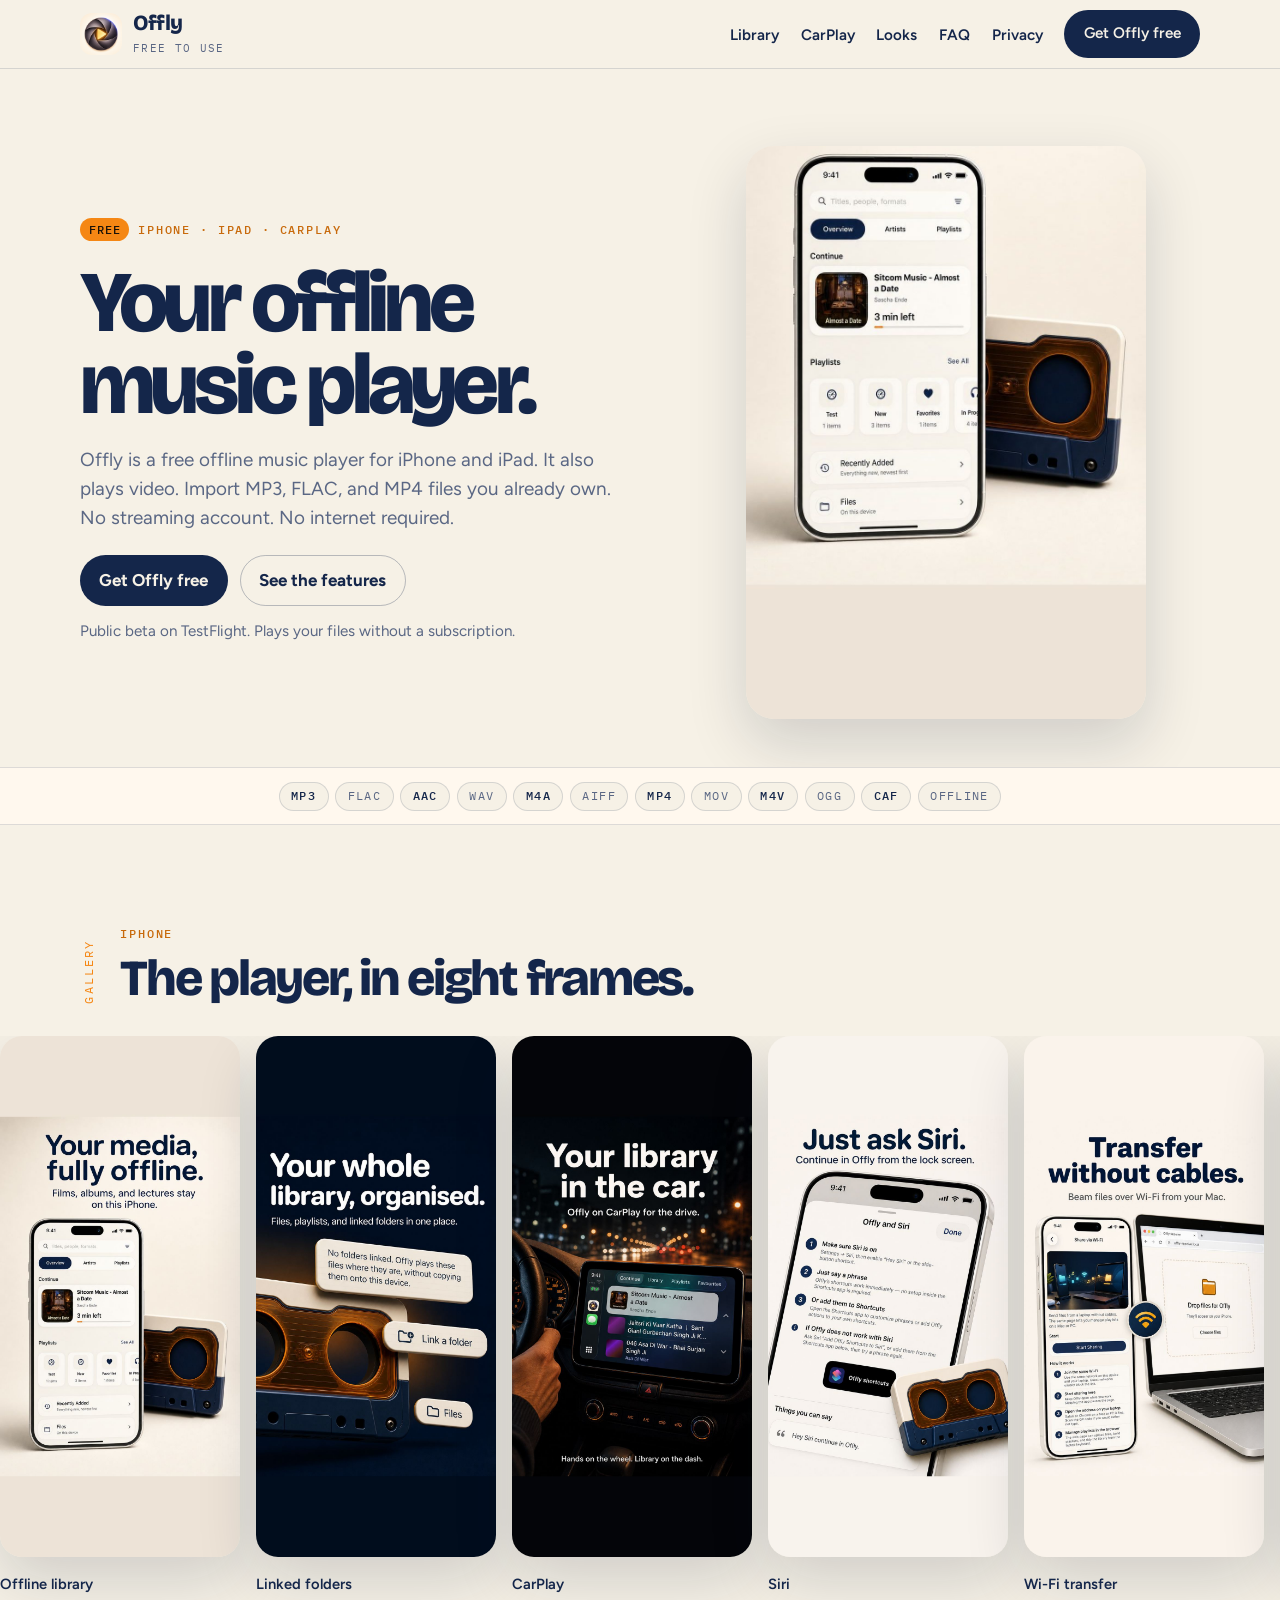
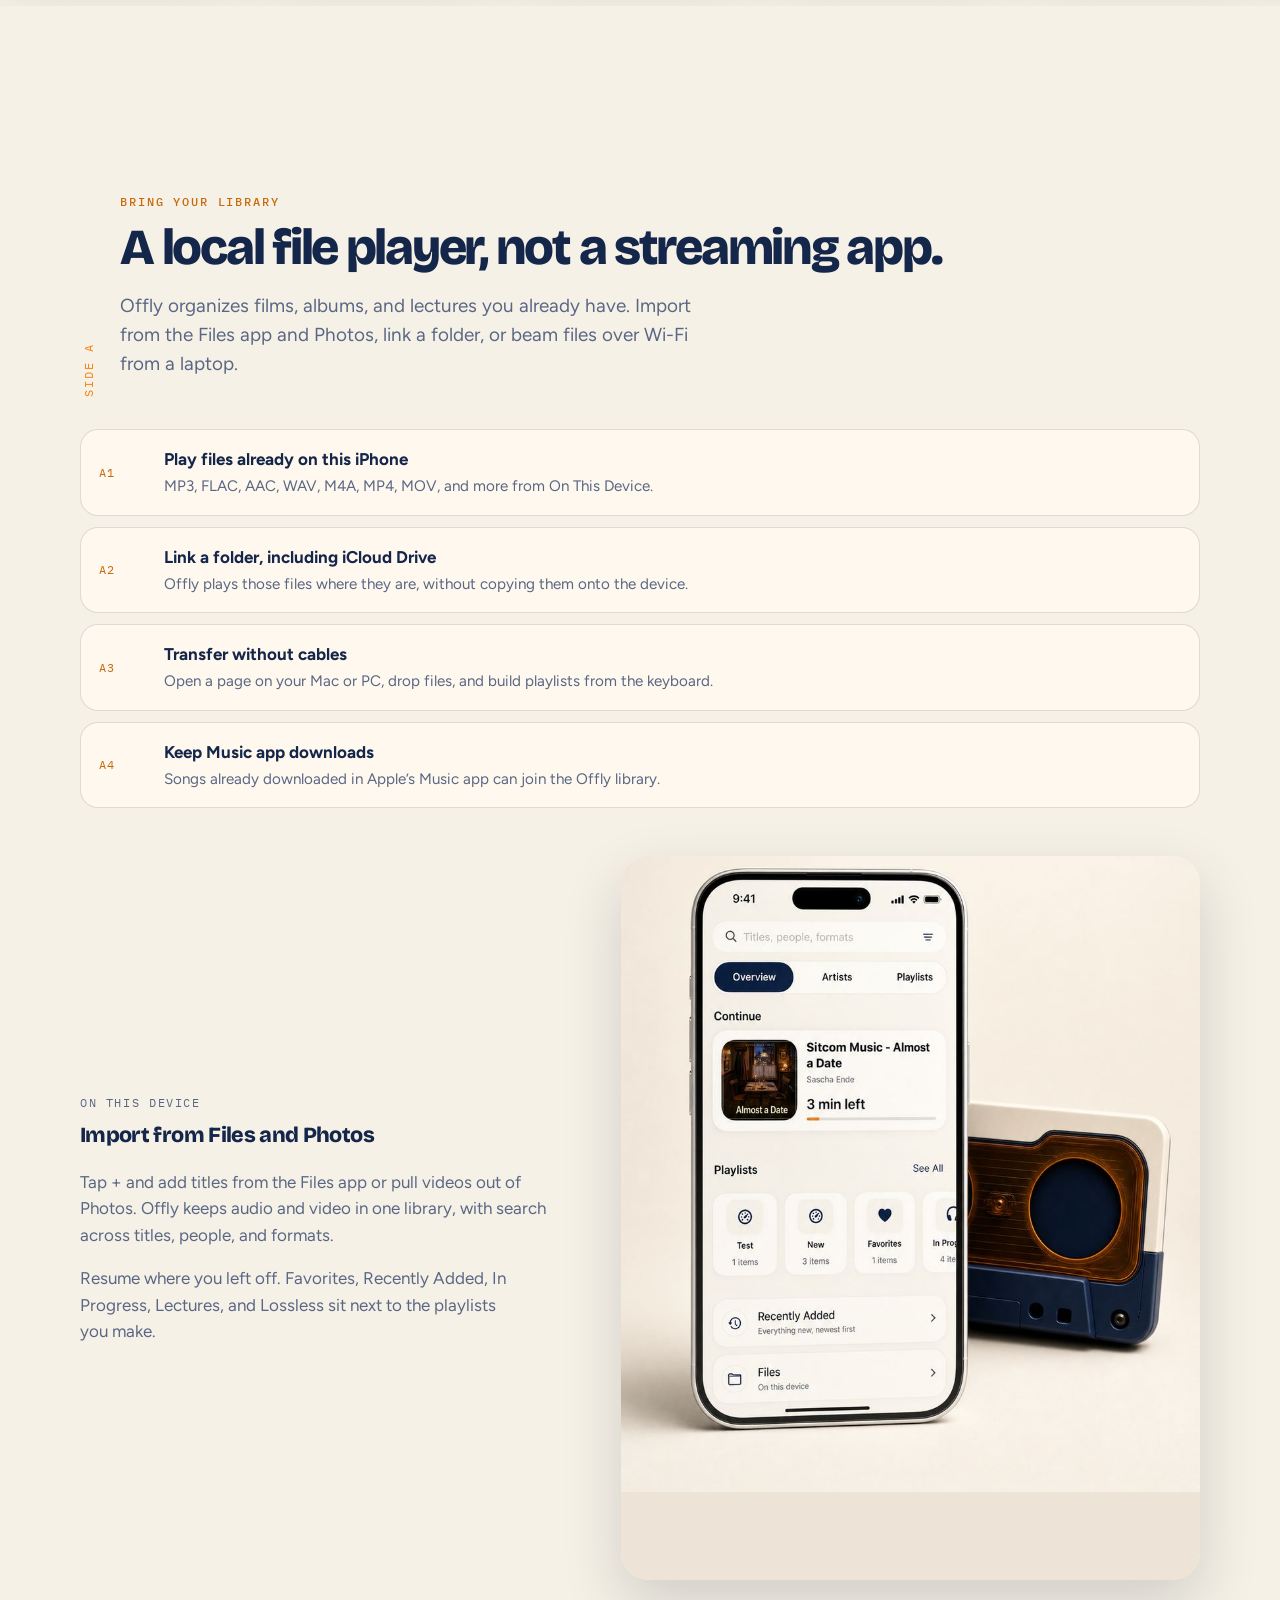
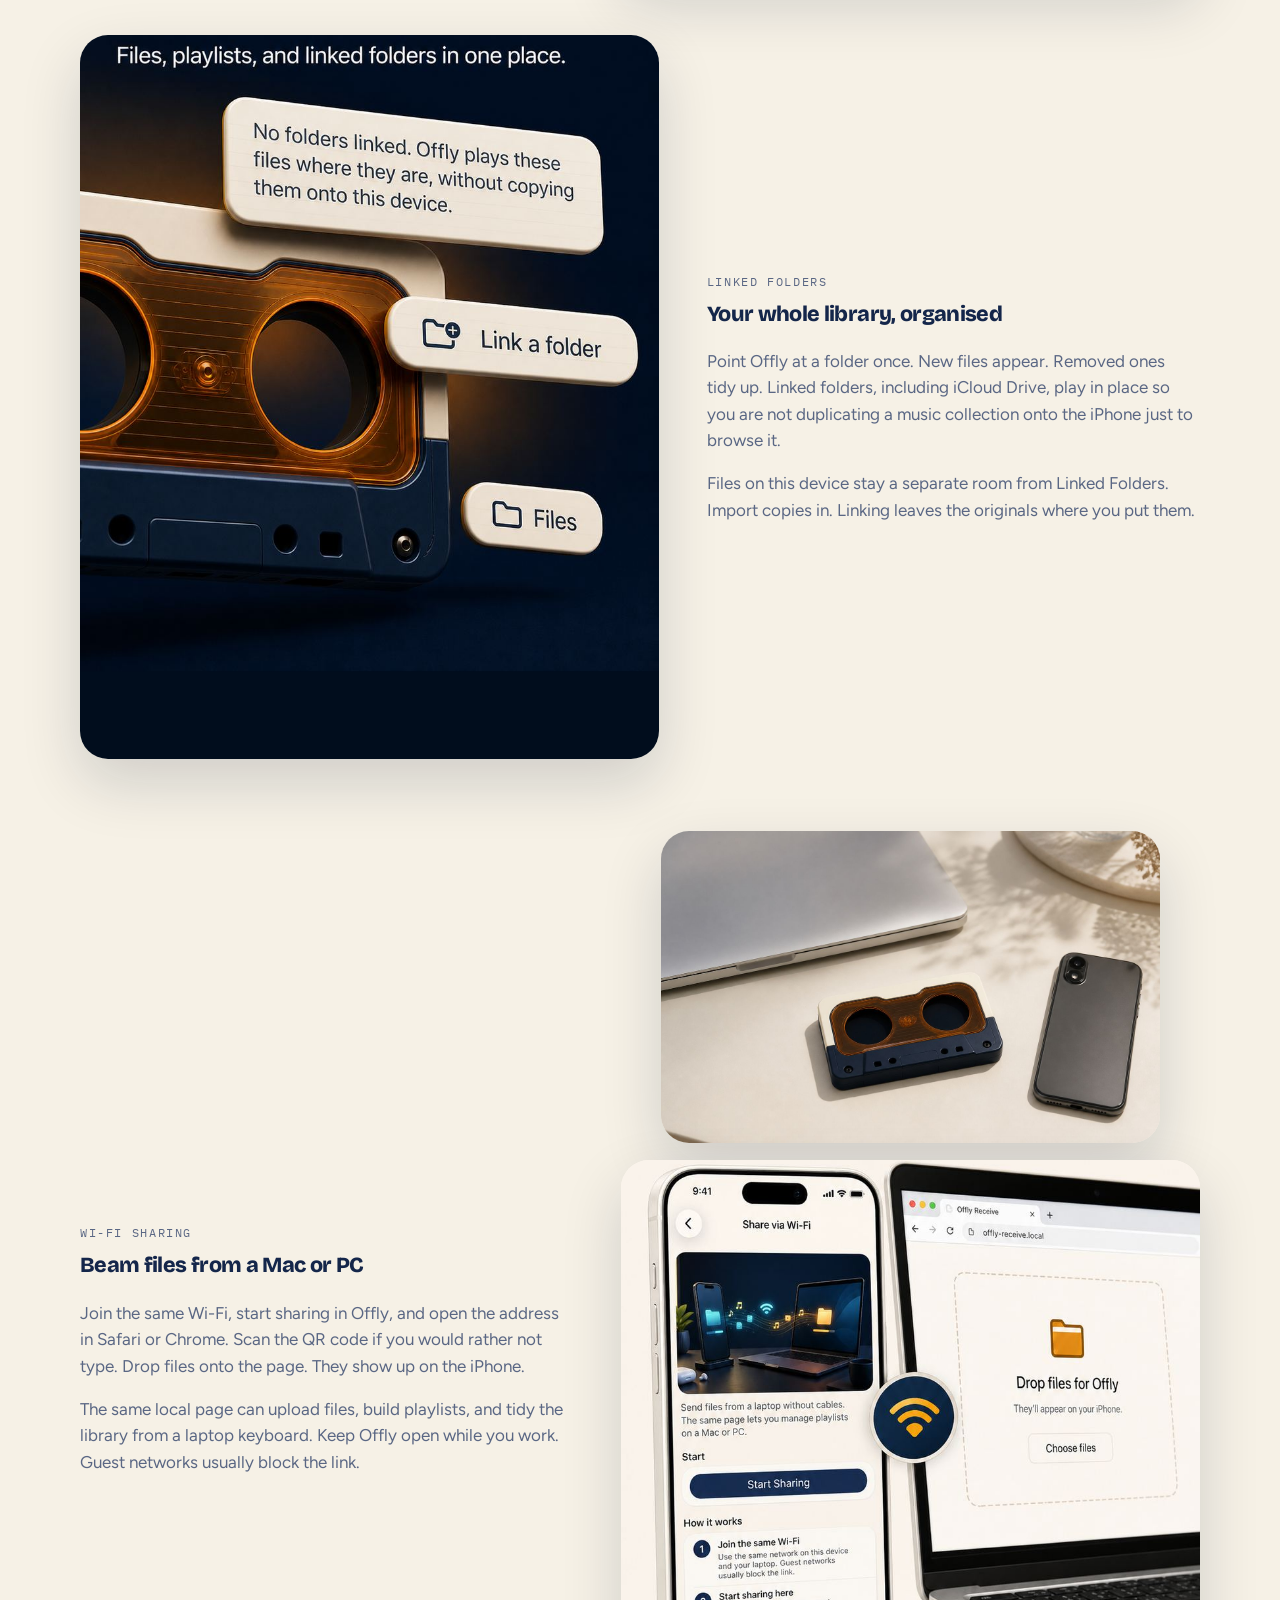
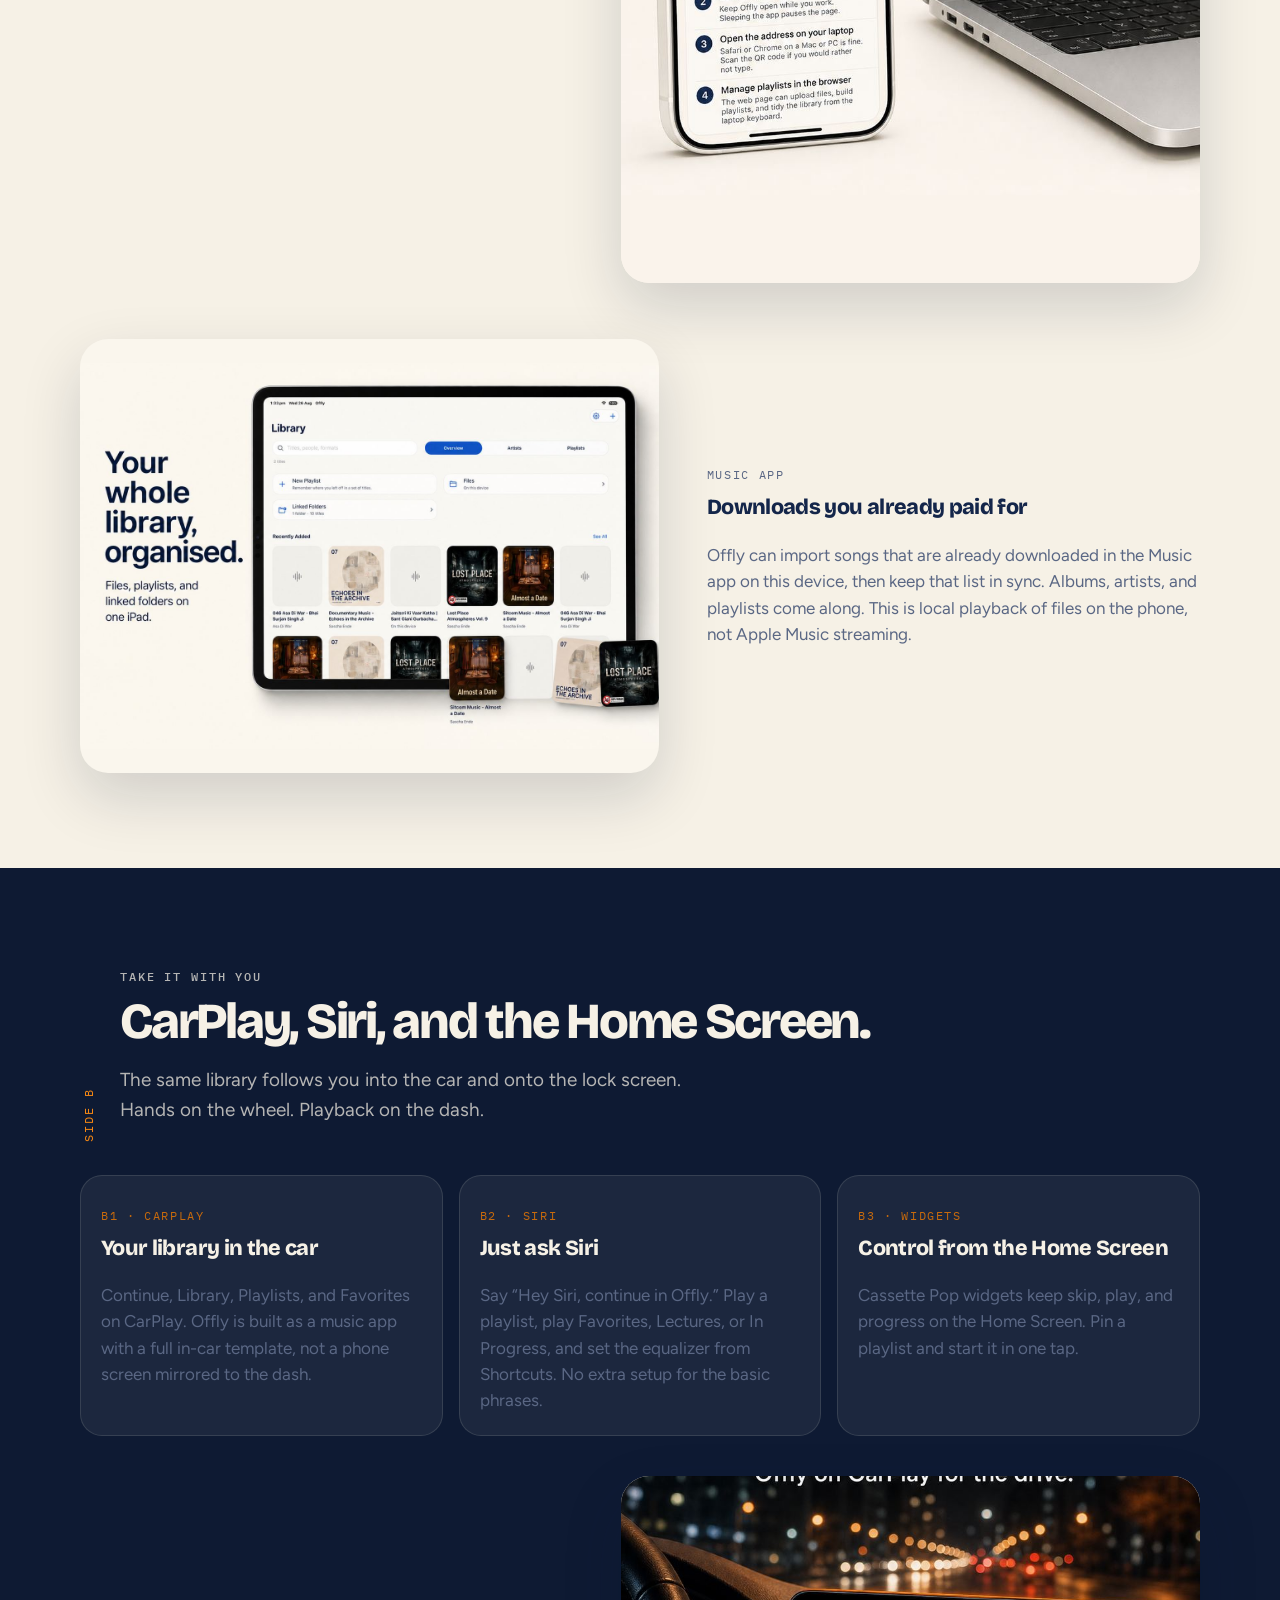
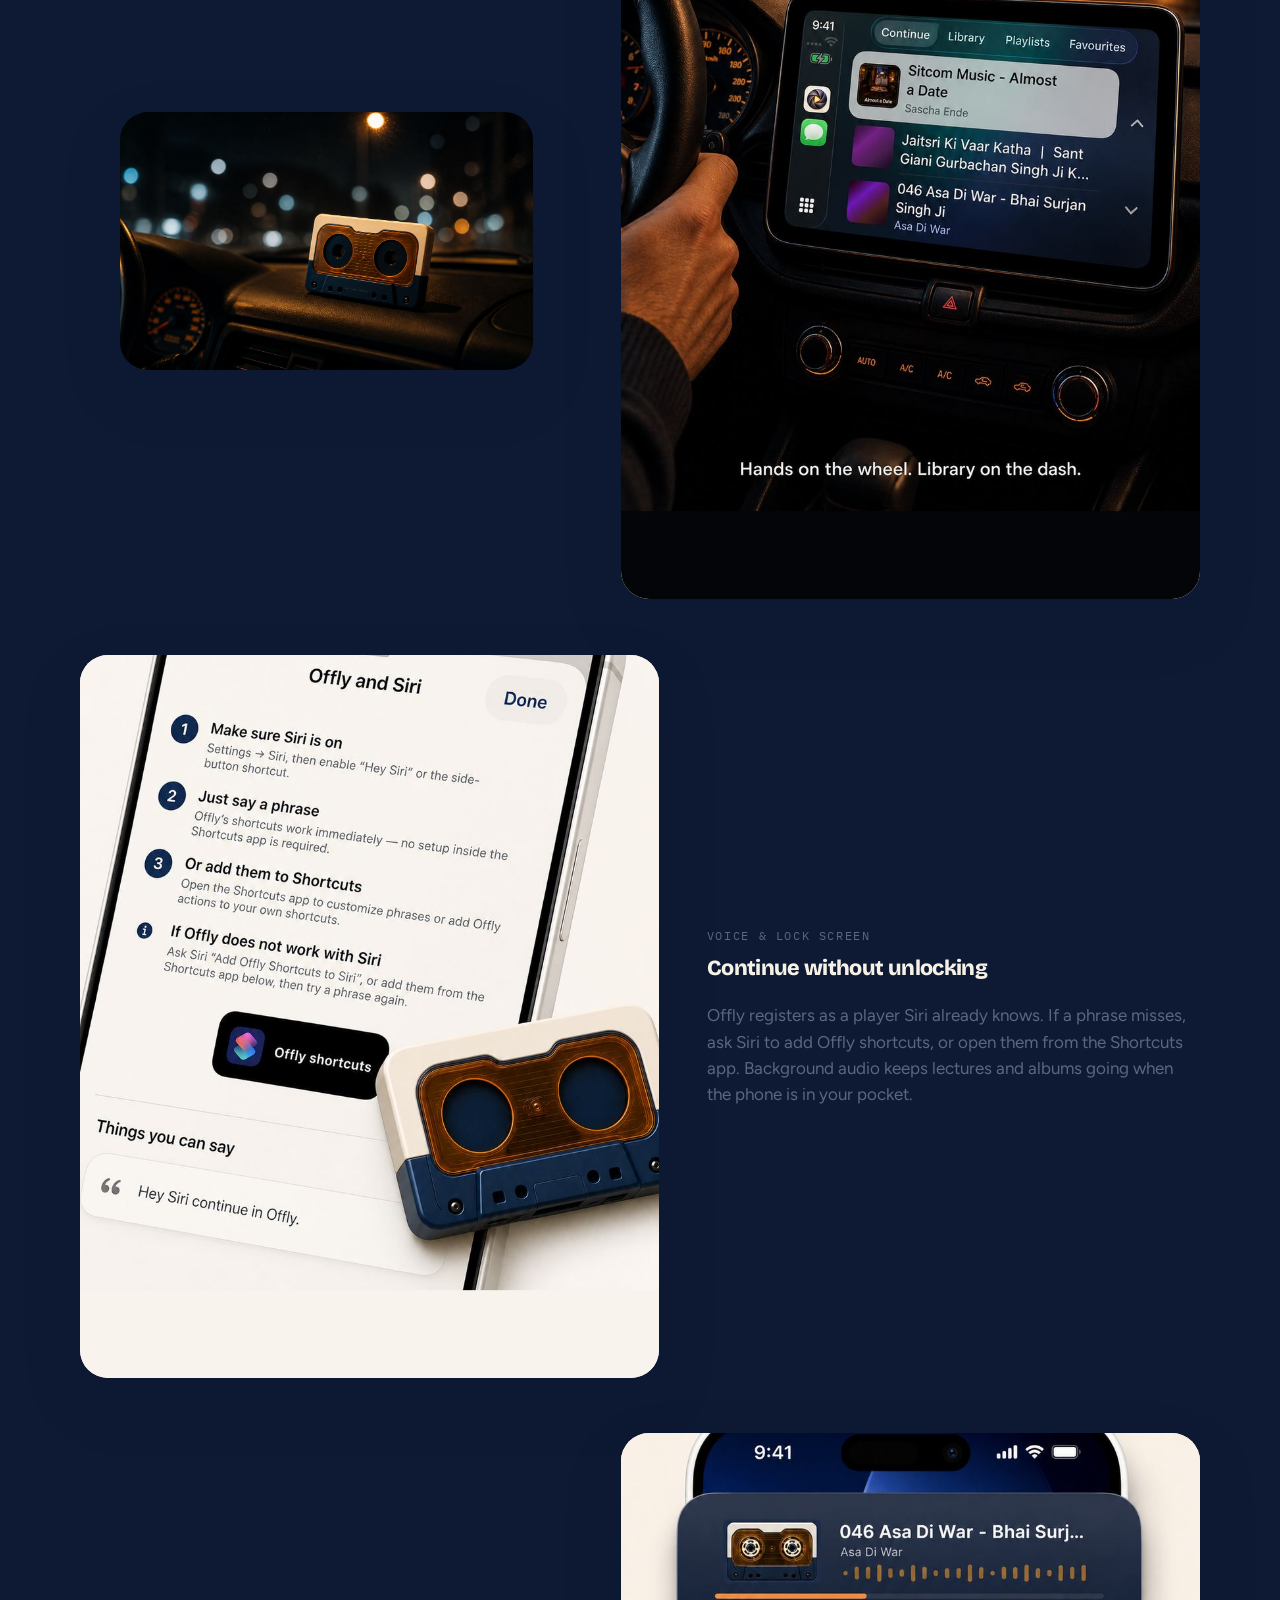
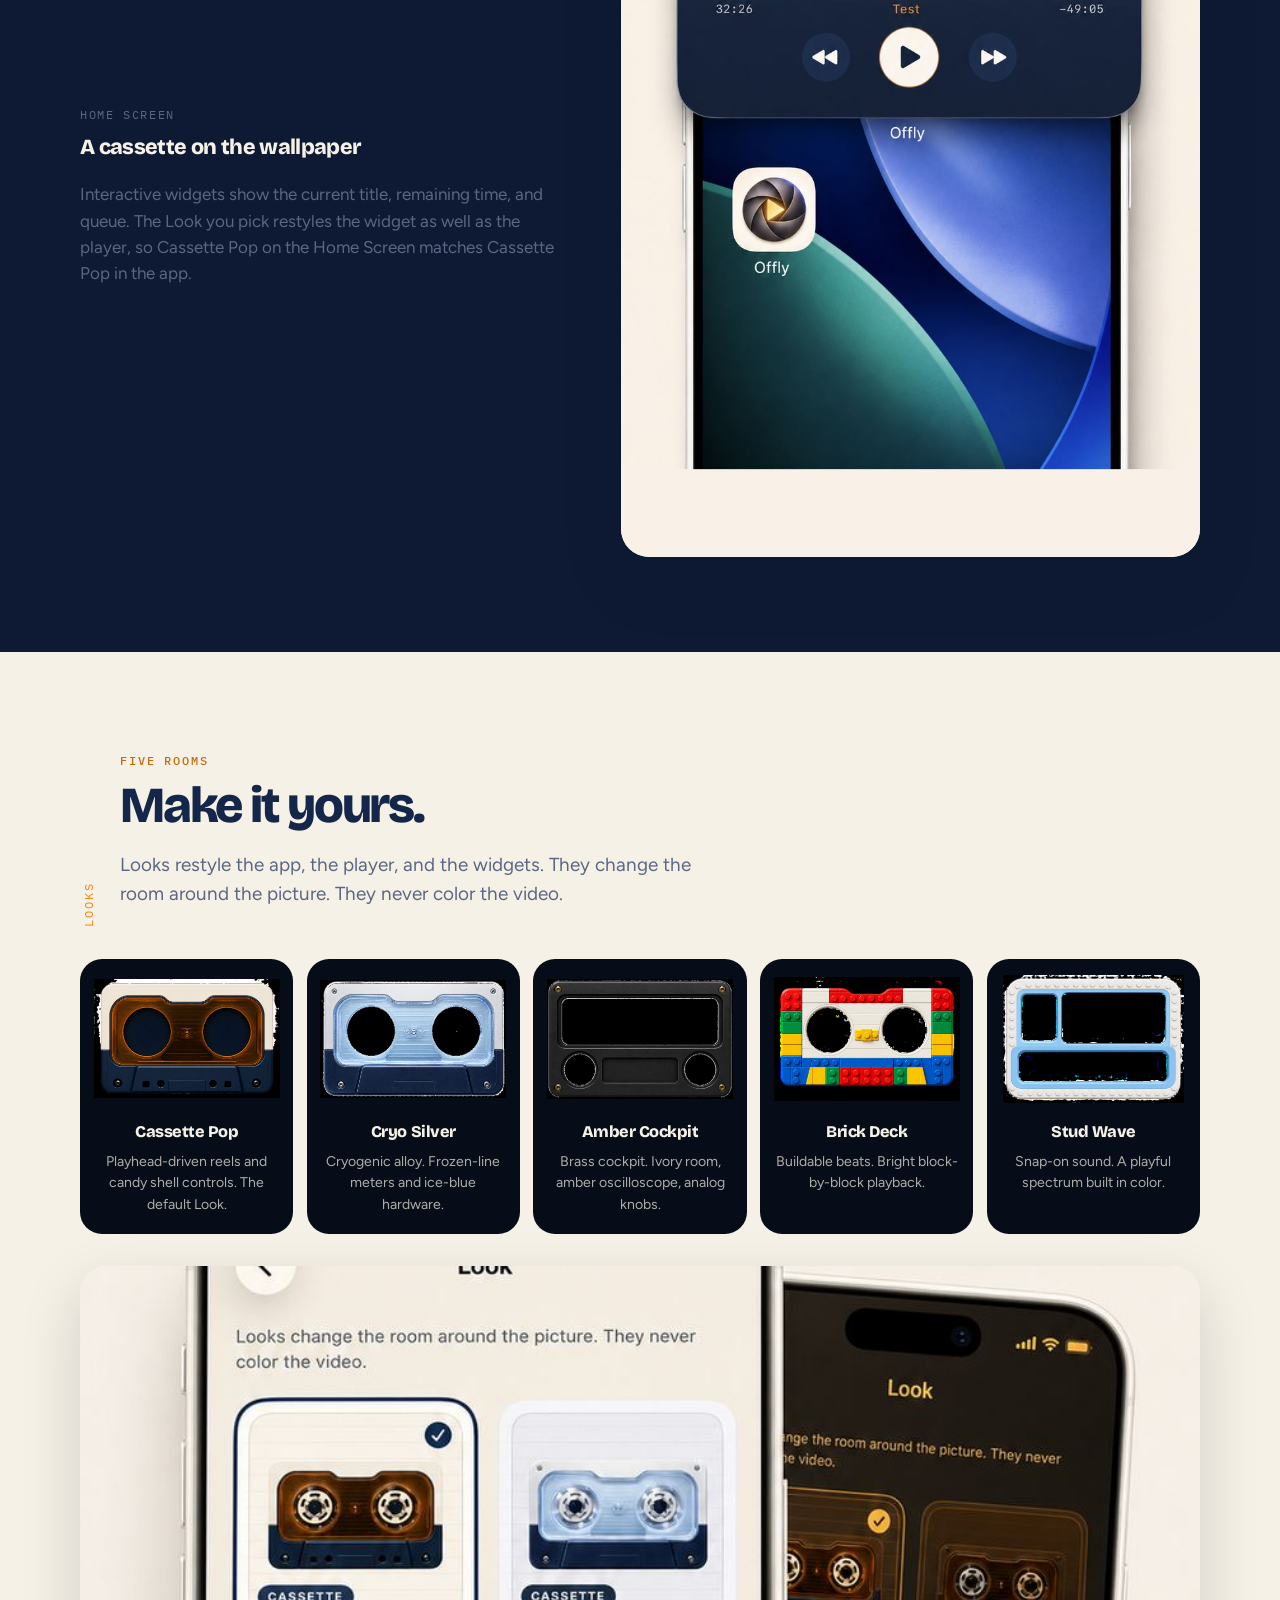
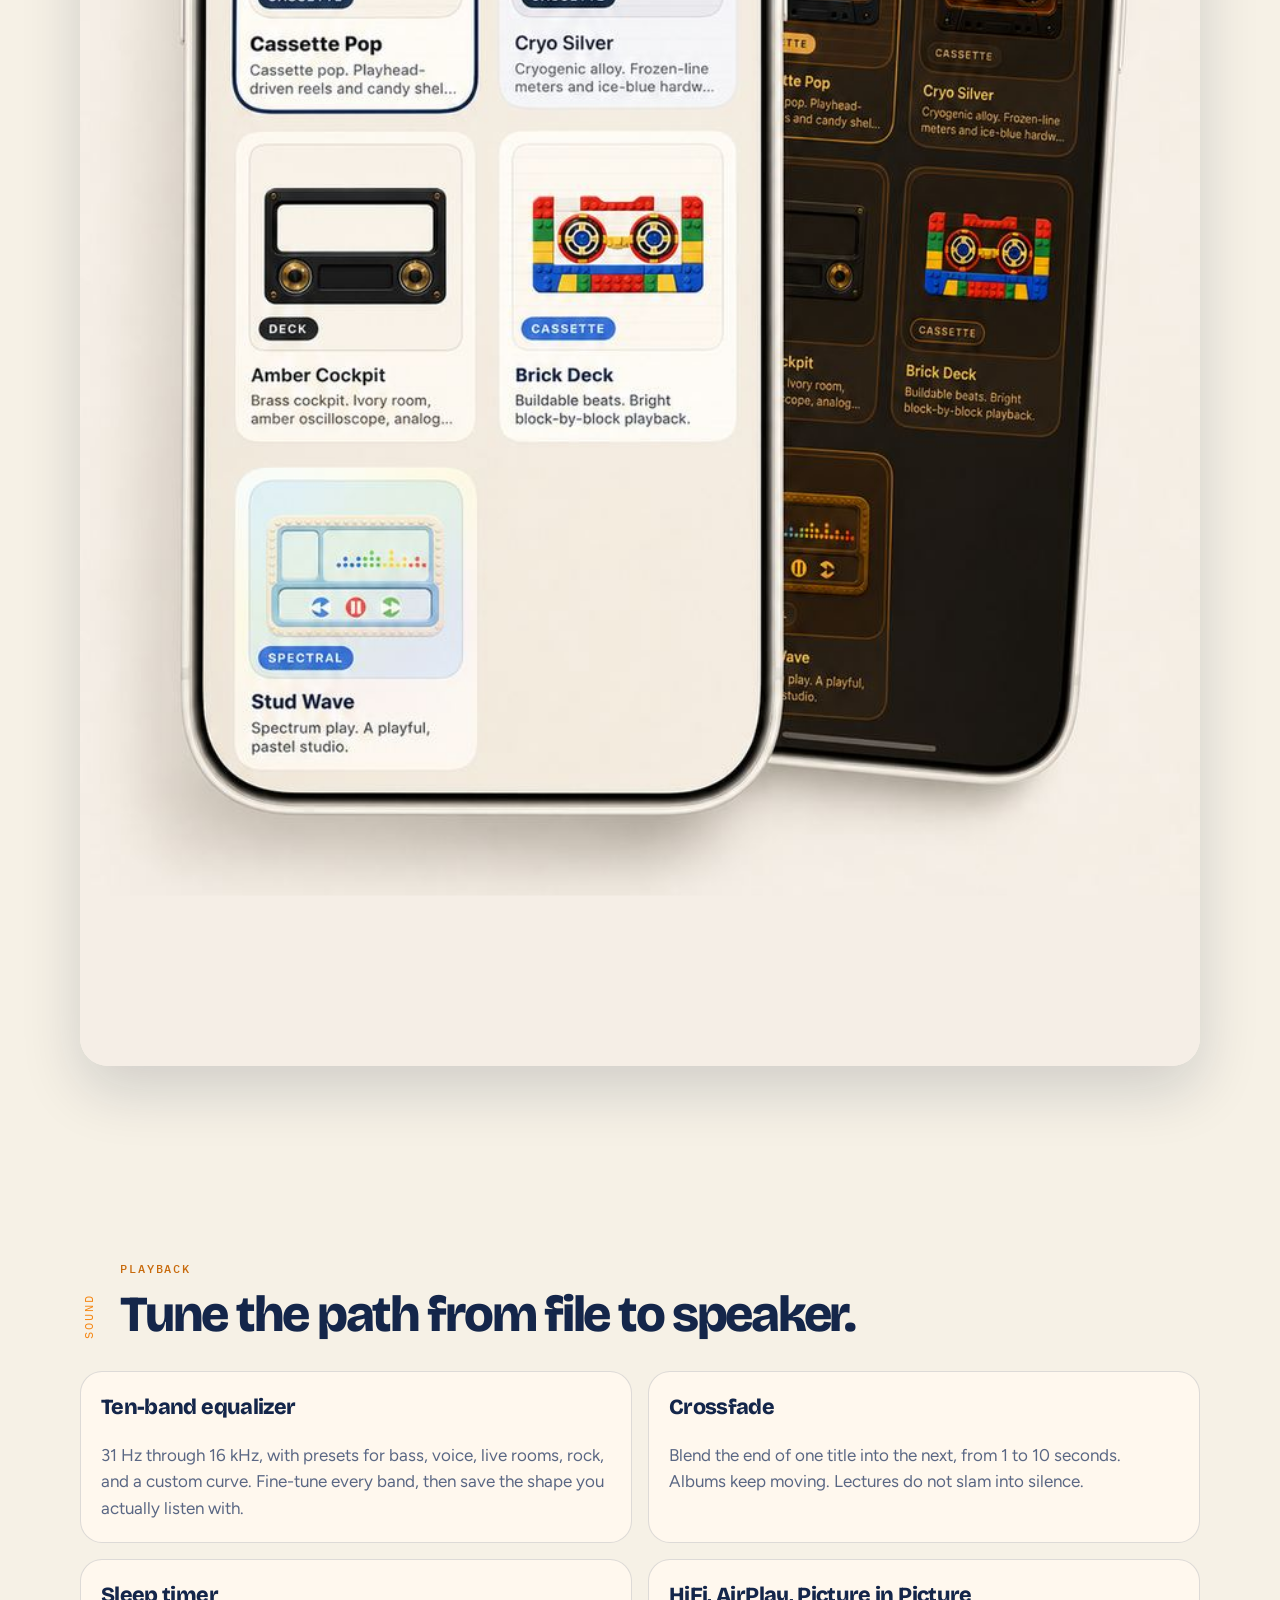
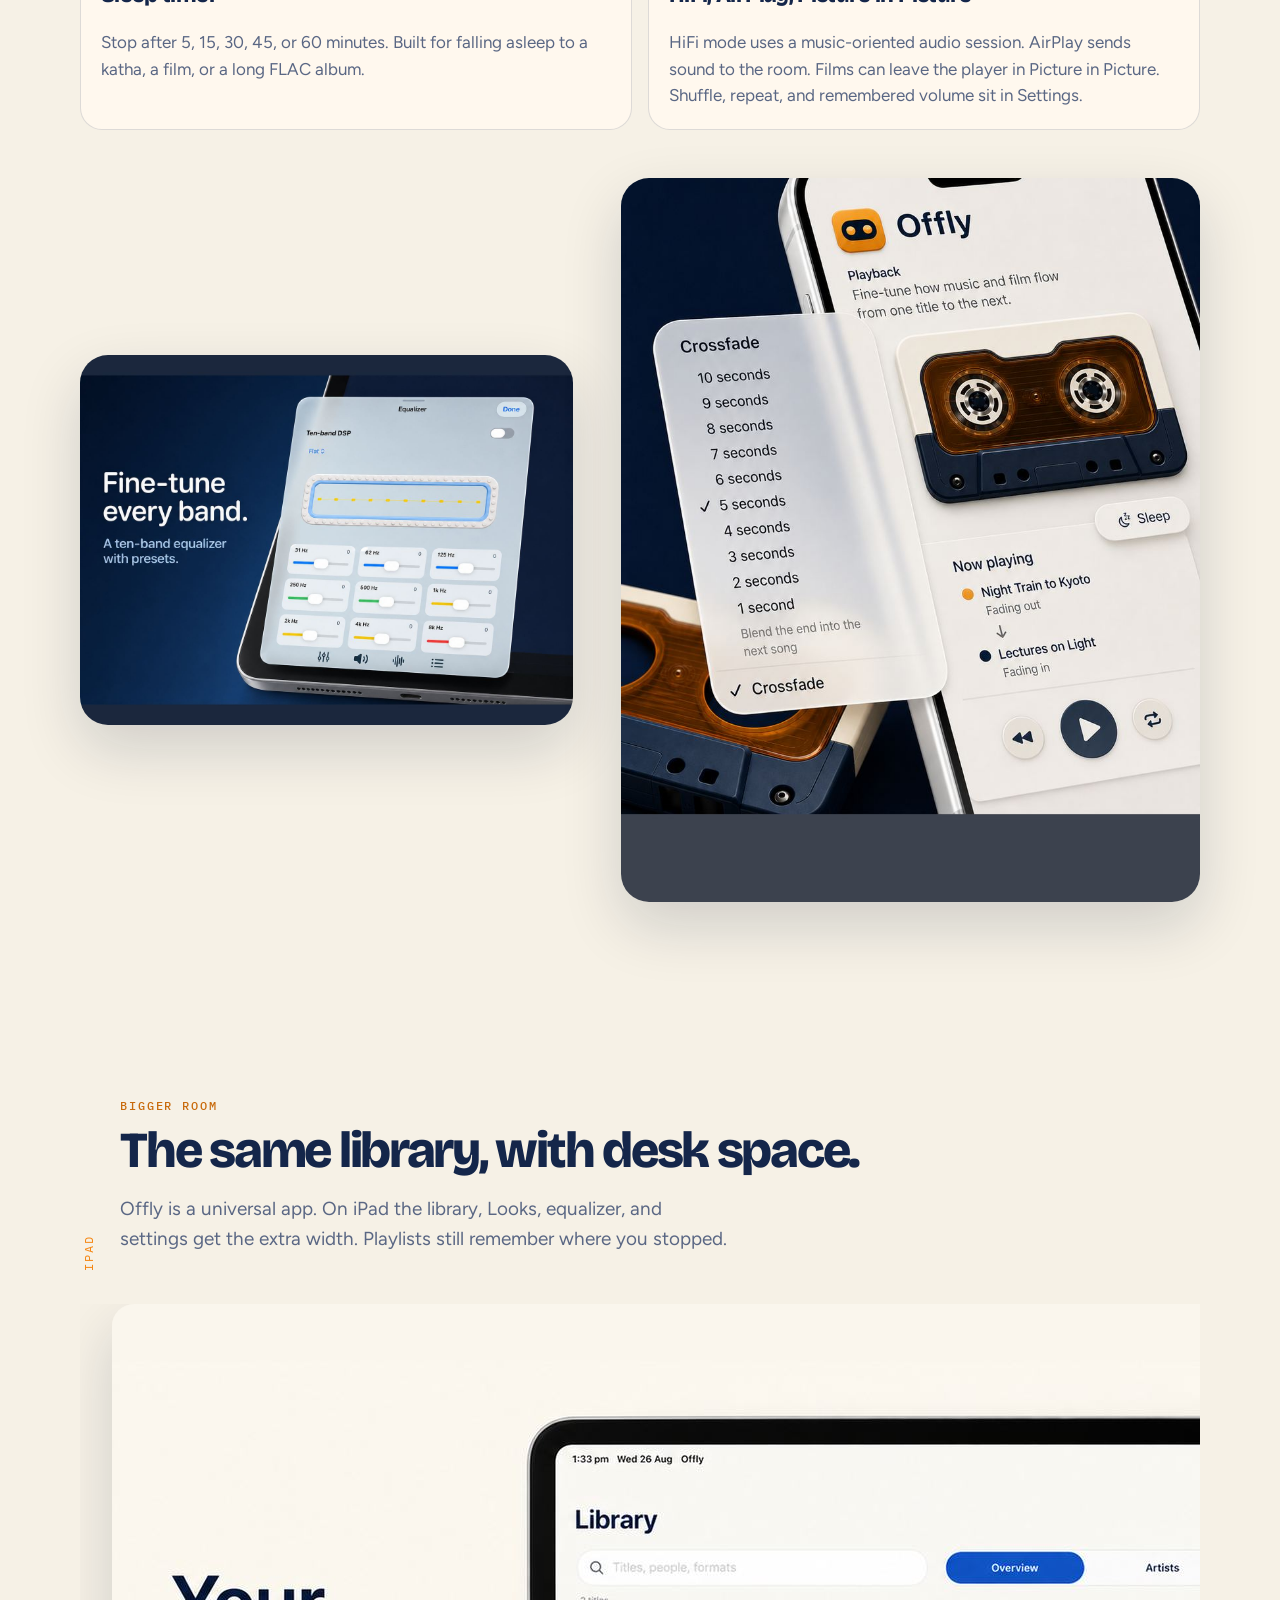
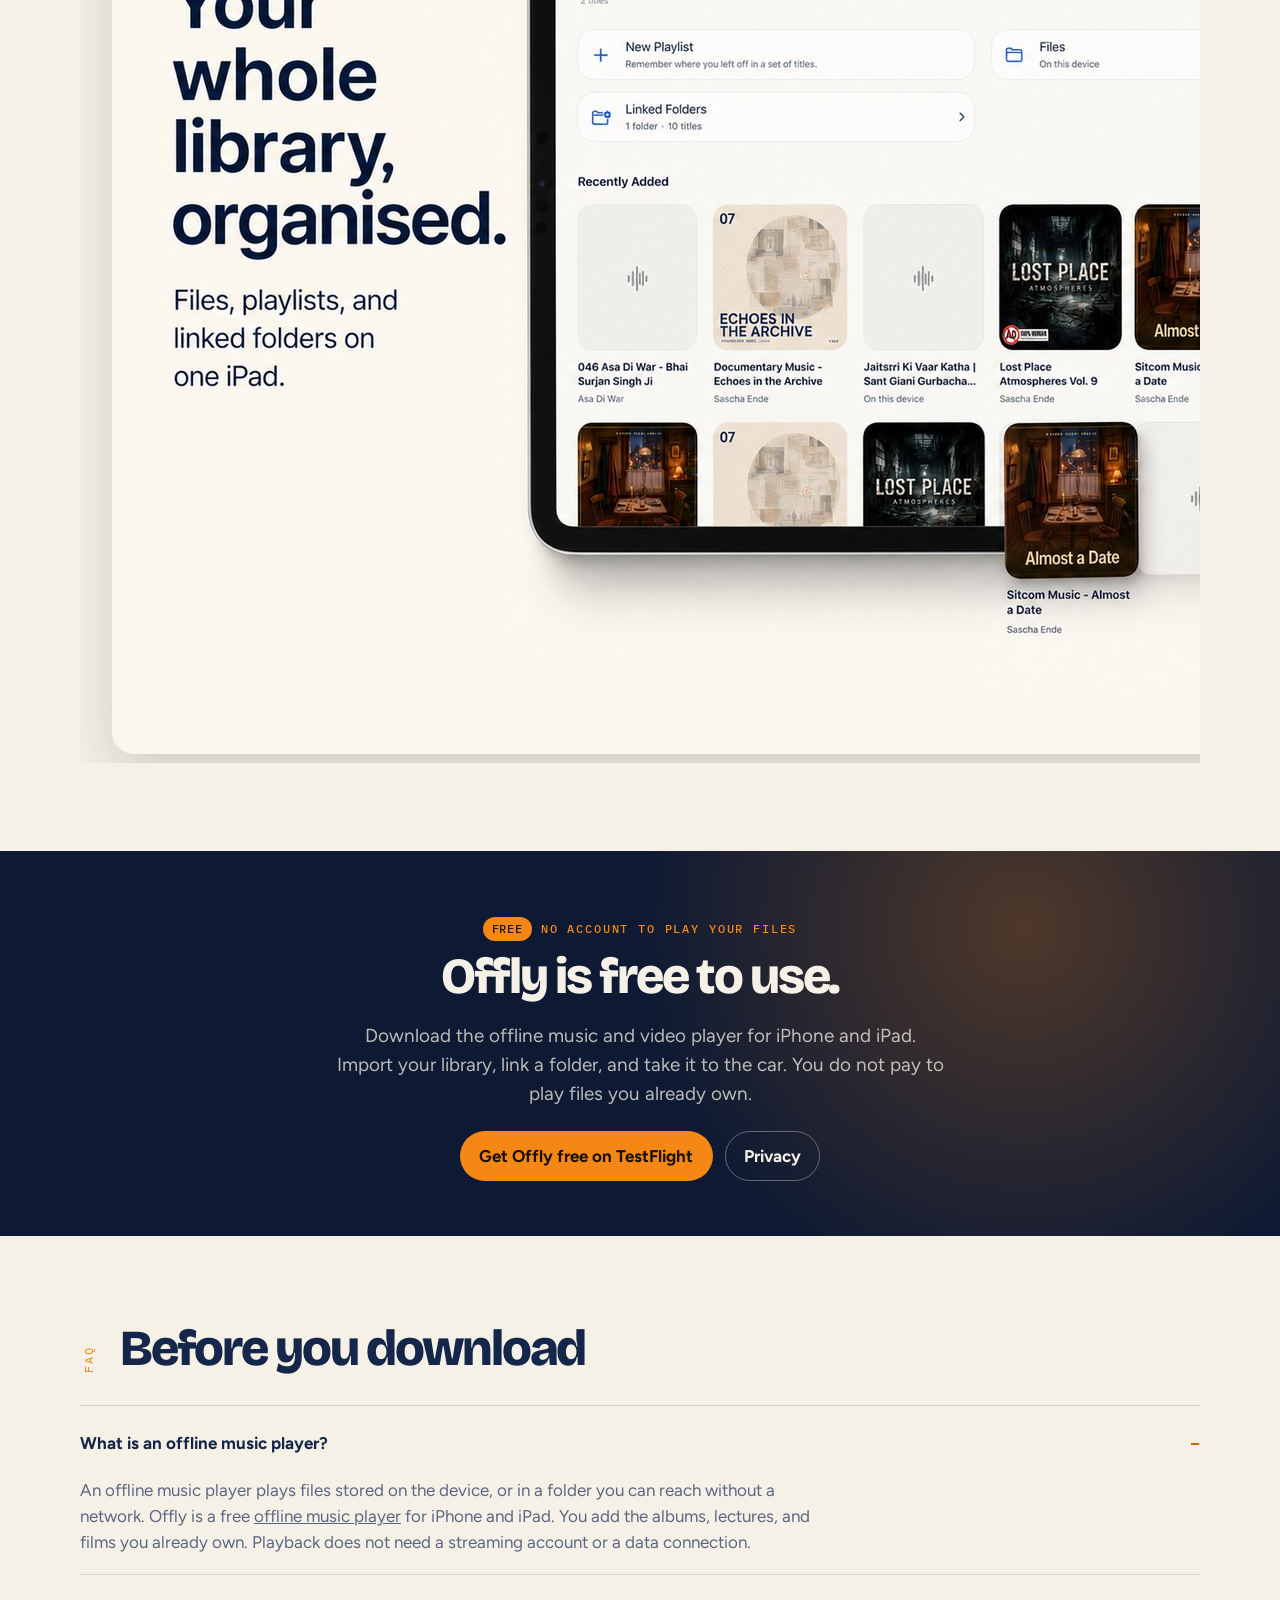
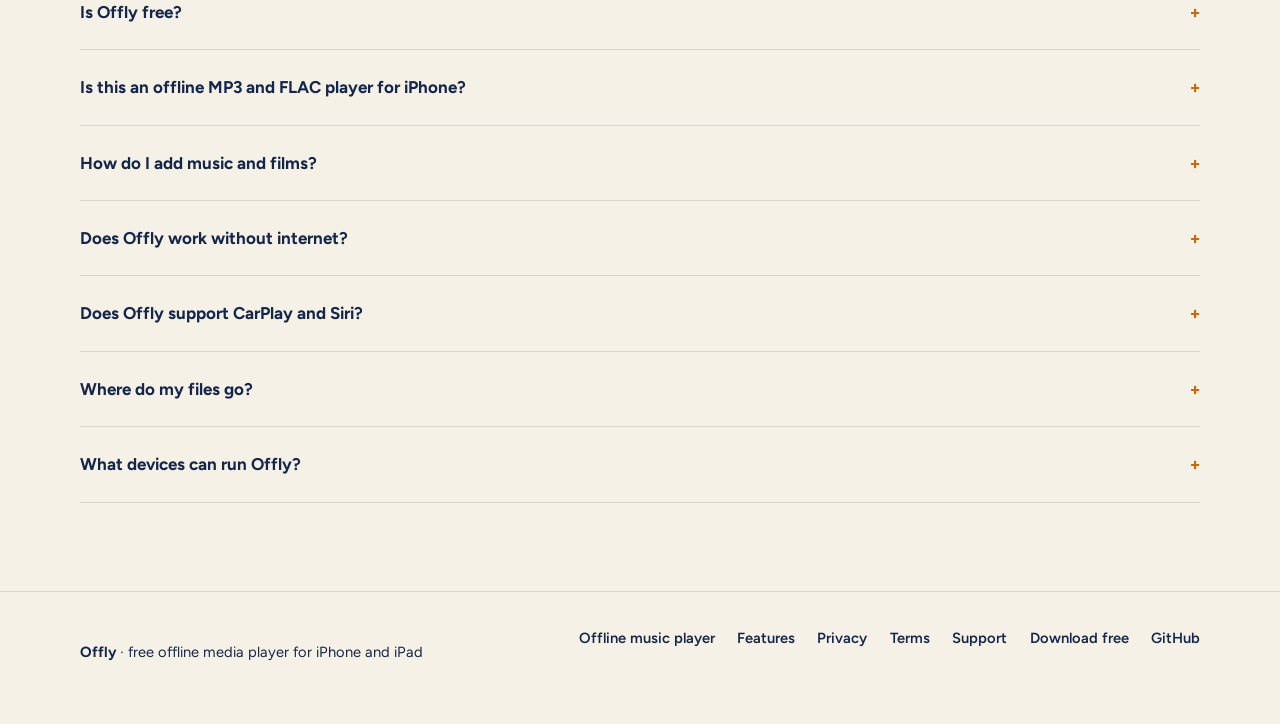
==== commit 7a1e3d3d: "Added terms" ====
--- a/index.html
+++ b/index.html
@@ -565,6 +565,7 @@
         <a href="offline-music-player.html">Offline music player</a>
         <a href="#library">Features</a>
         <a href="privacy.html">Privacy</a>
+        <a href="terms.html">Terms</a>
         <a href="support.html">Support</a>
         <a href="https://testflight.apple.com/join/6B8r9tuU">Download free</a>
         <a href="https://github.com/KarmaAcademy/Offly">GitHub</a>
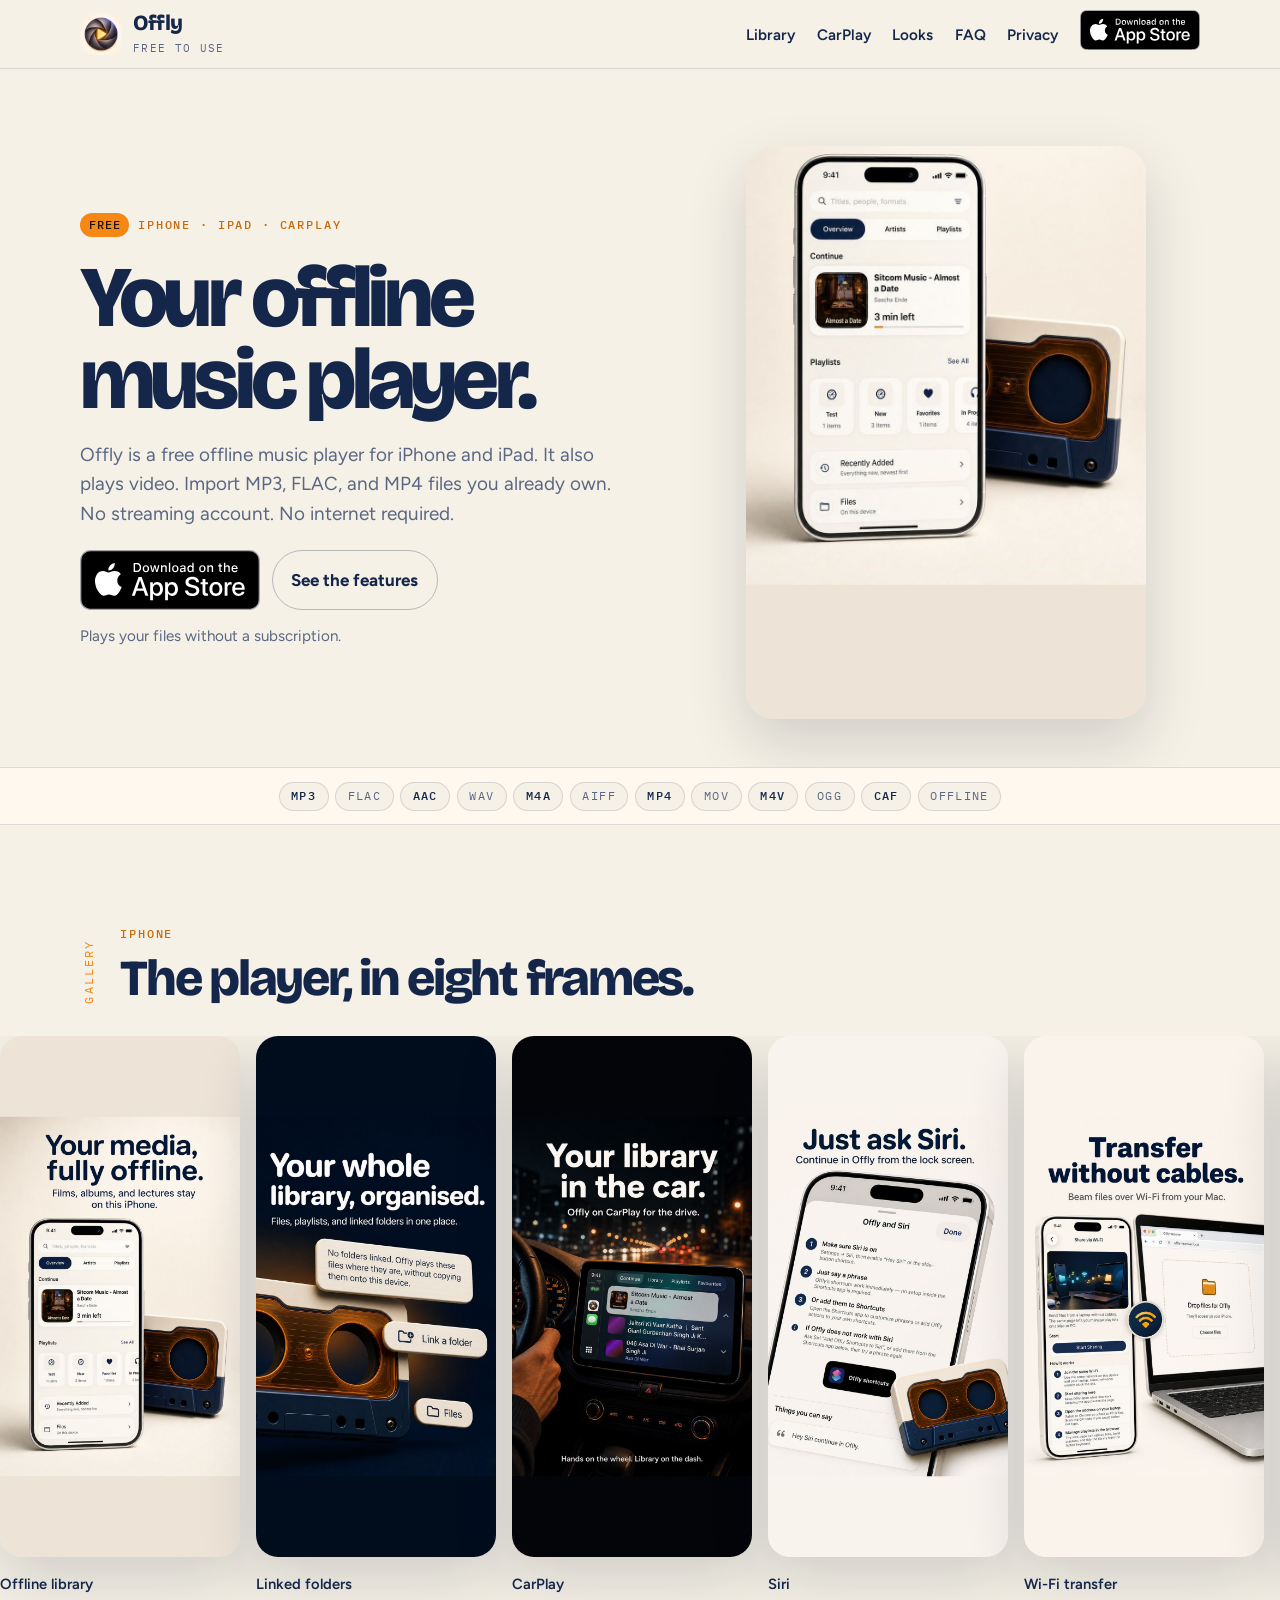
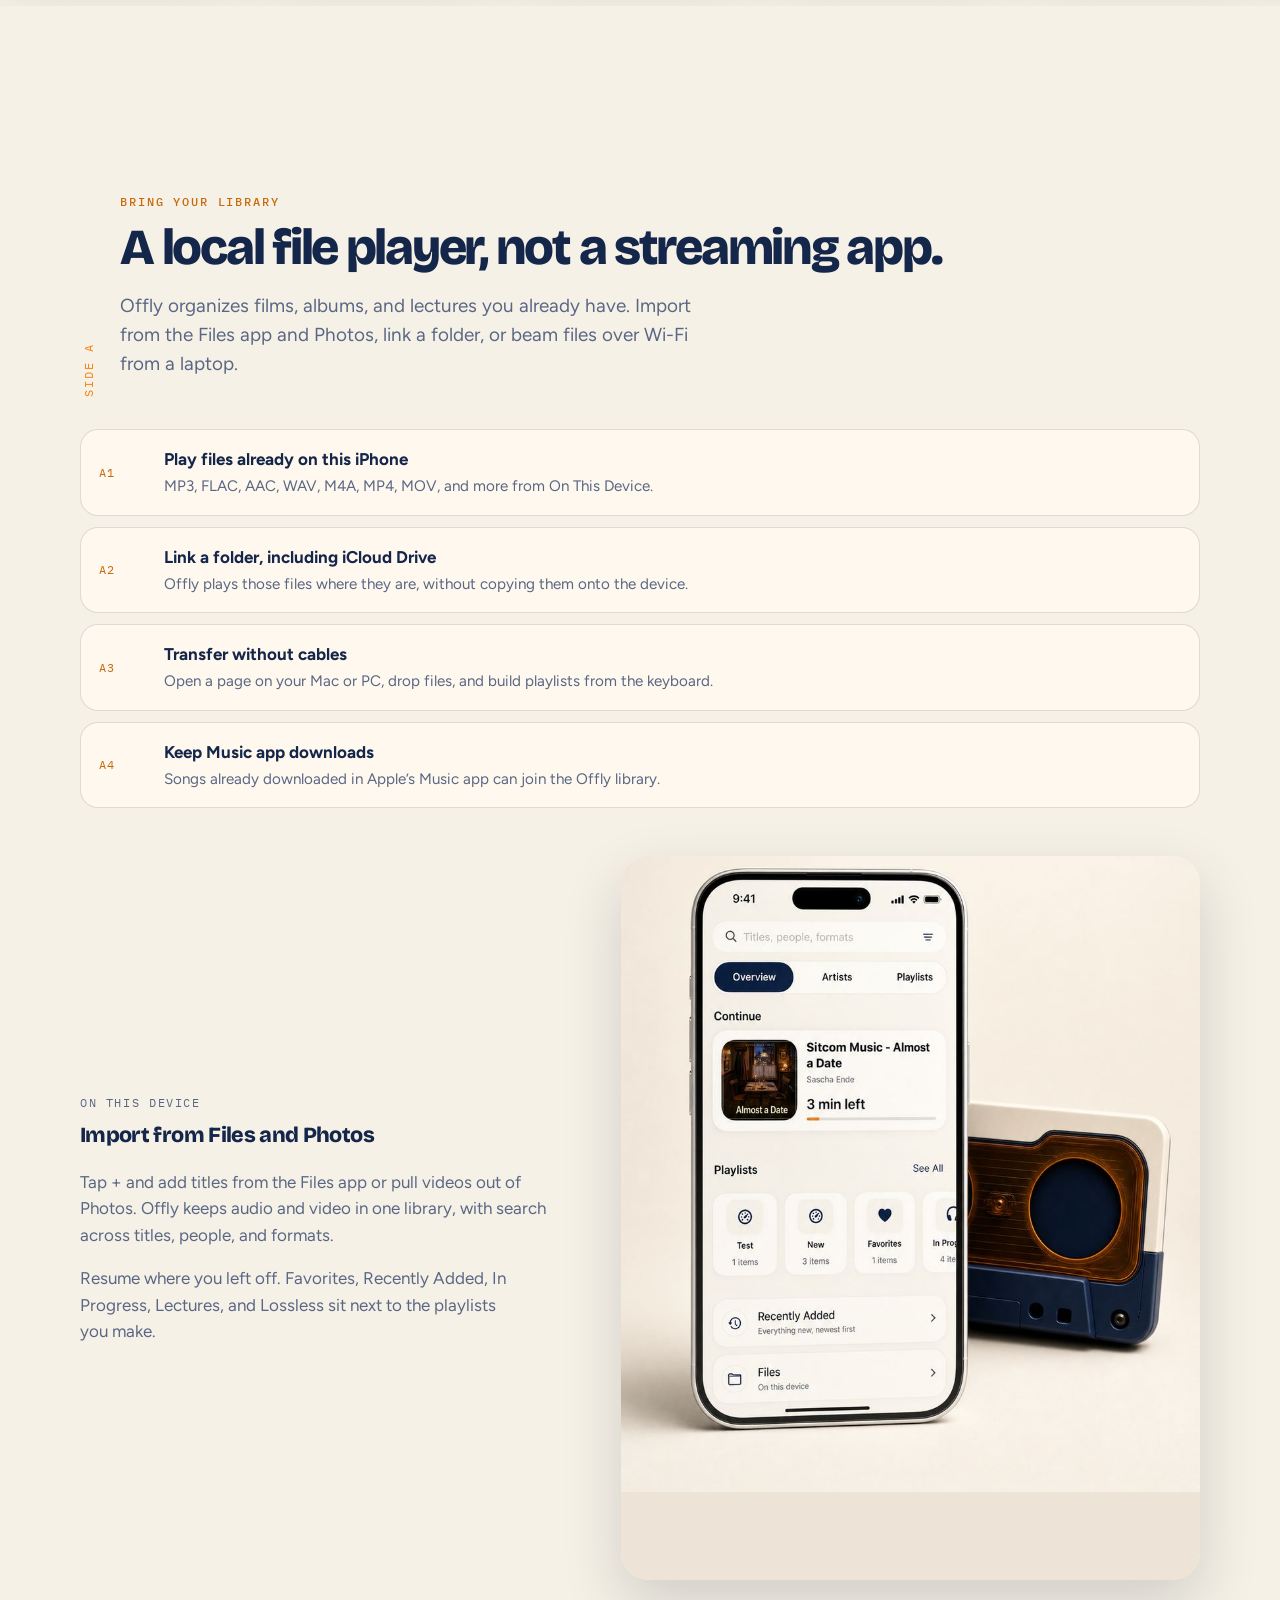
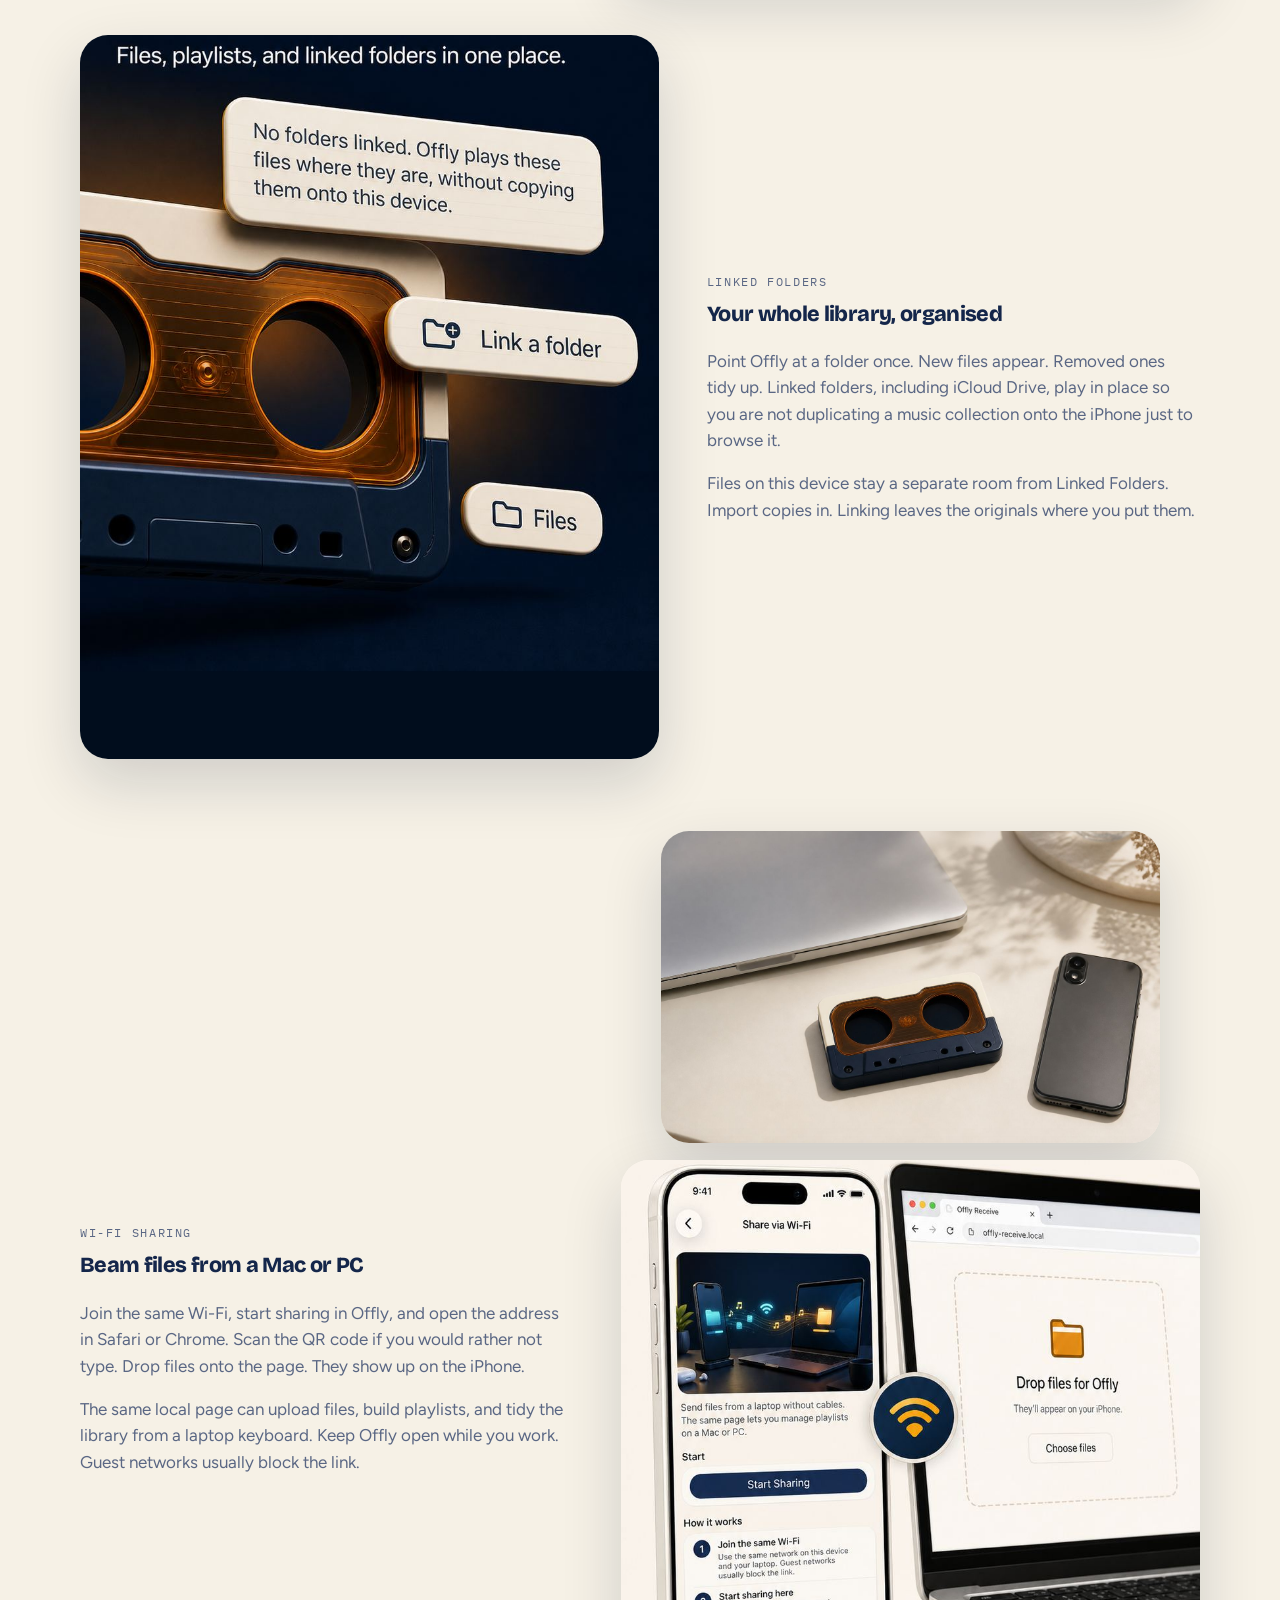
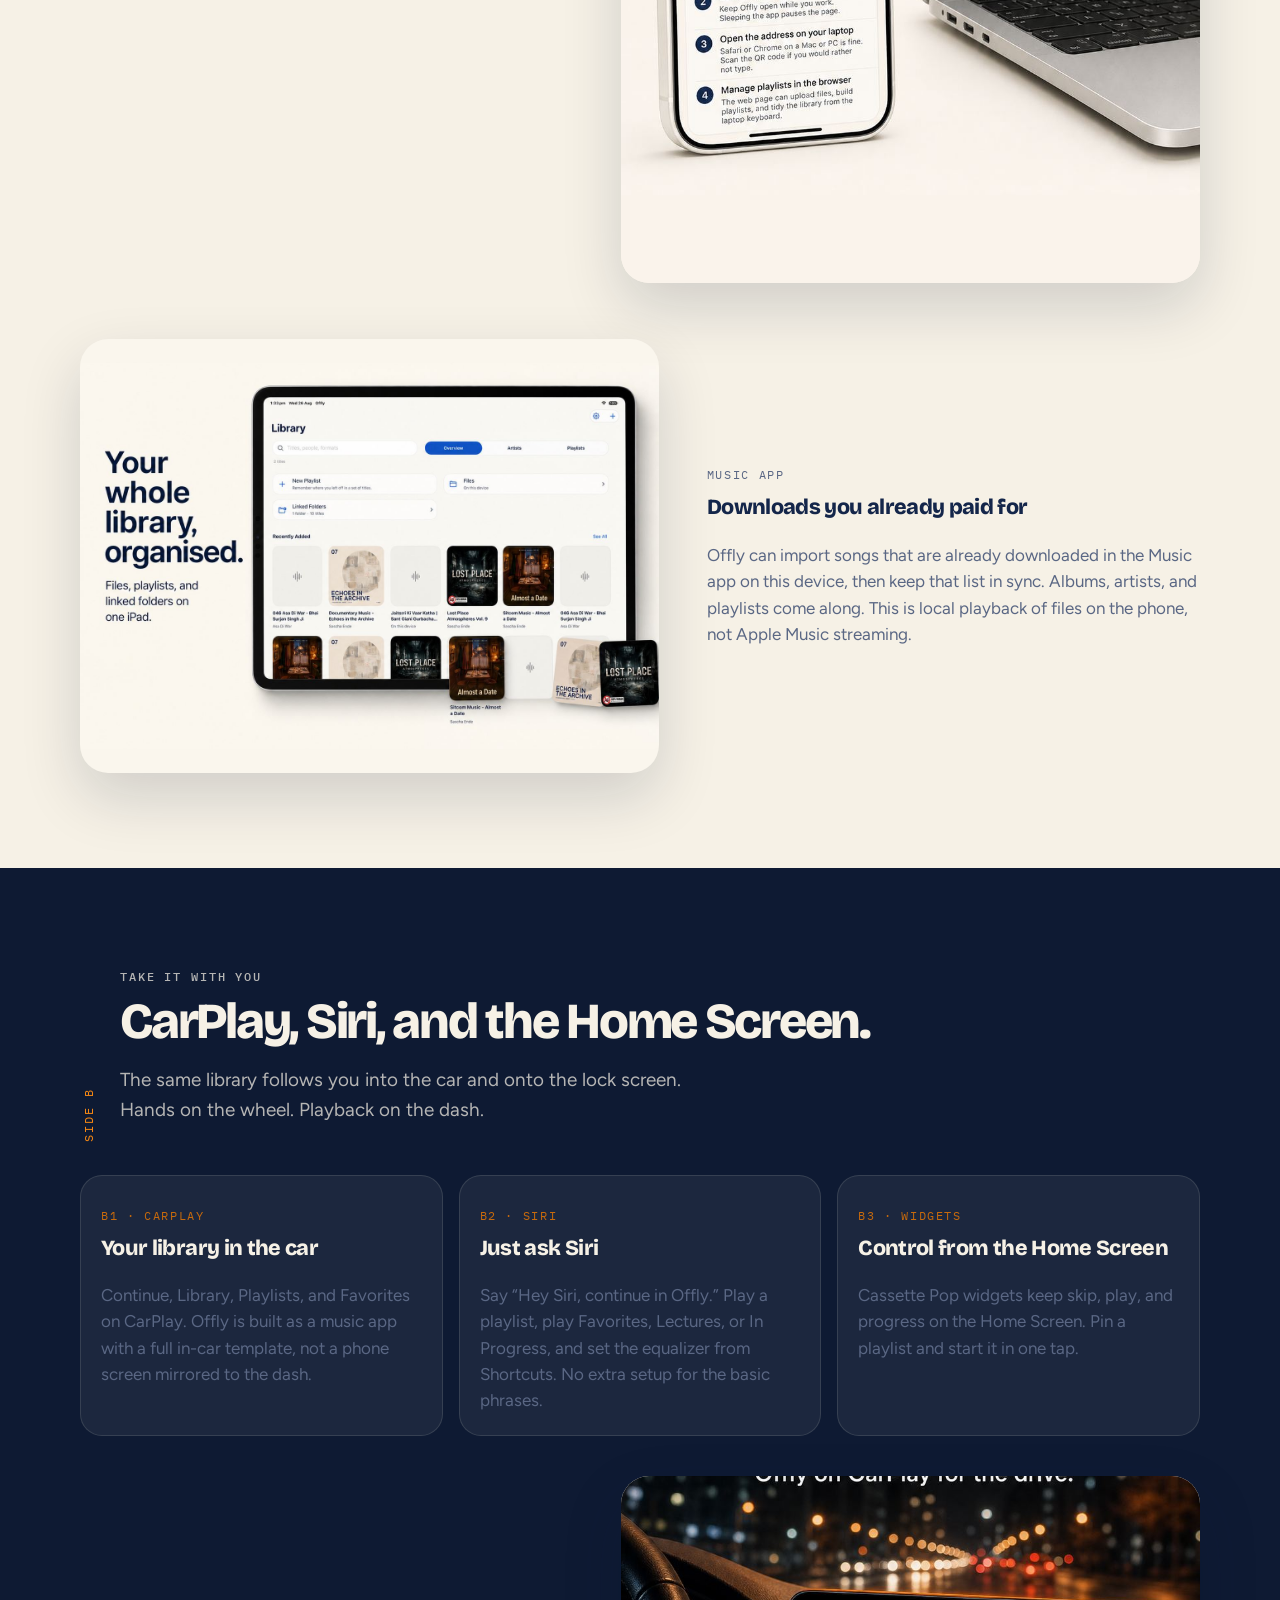
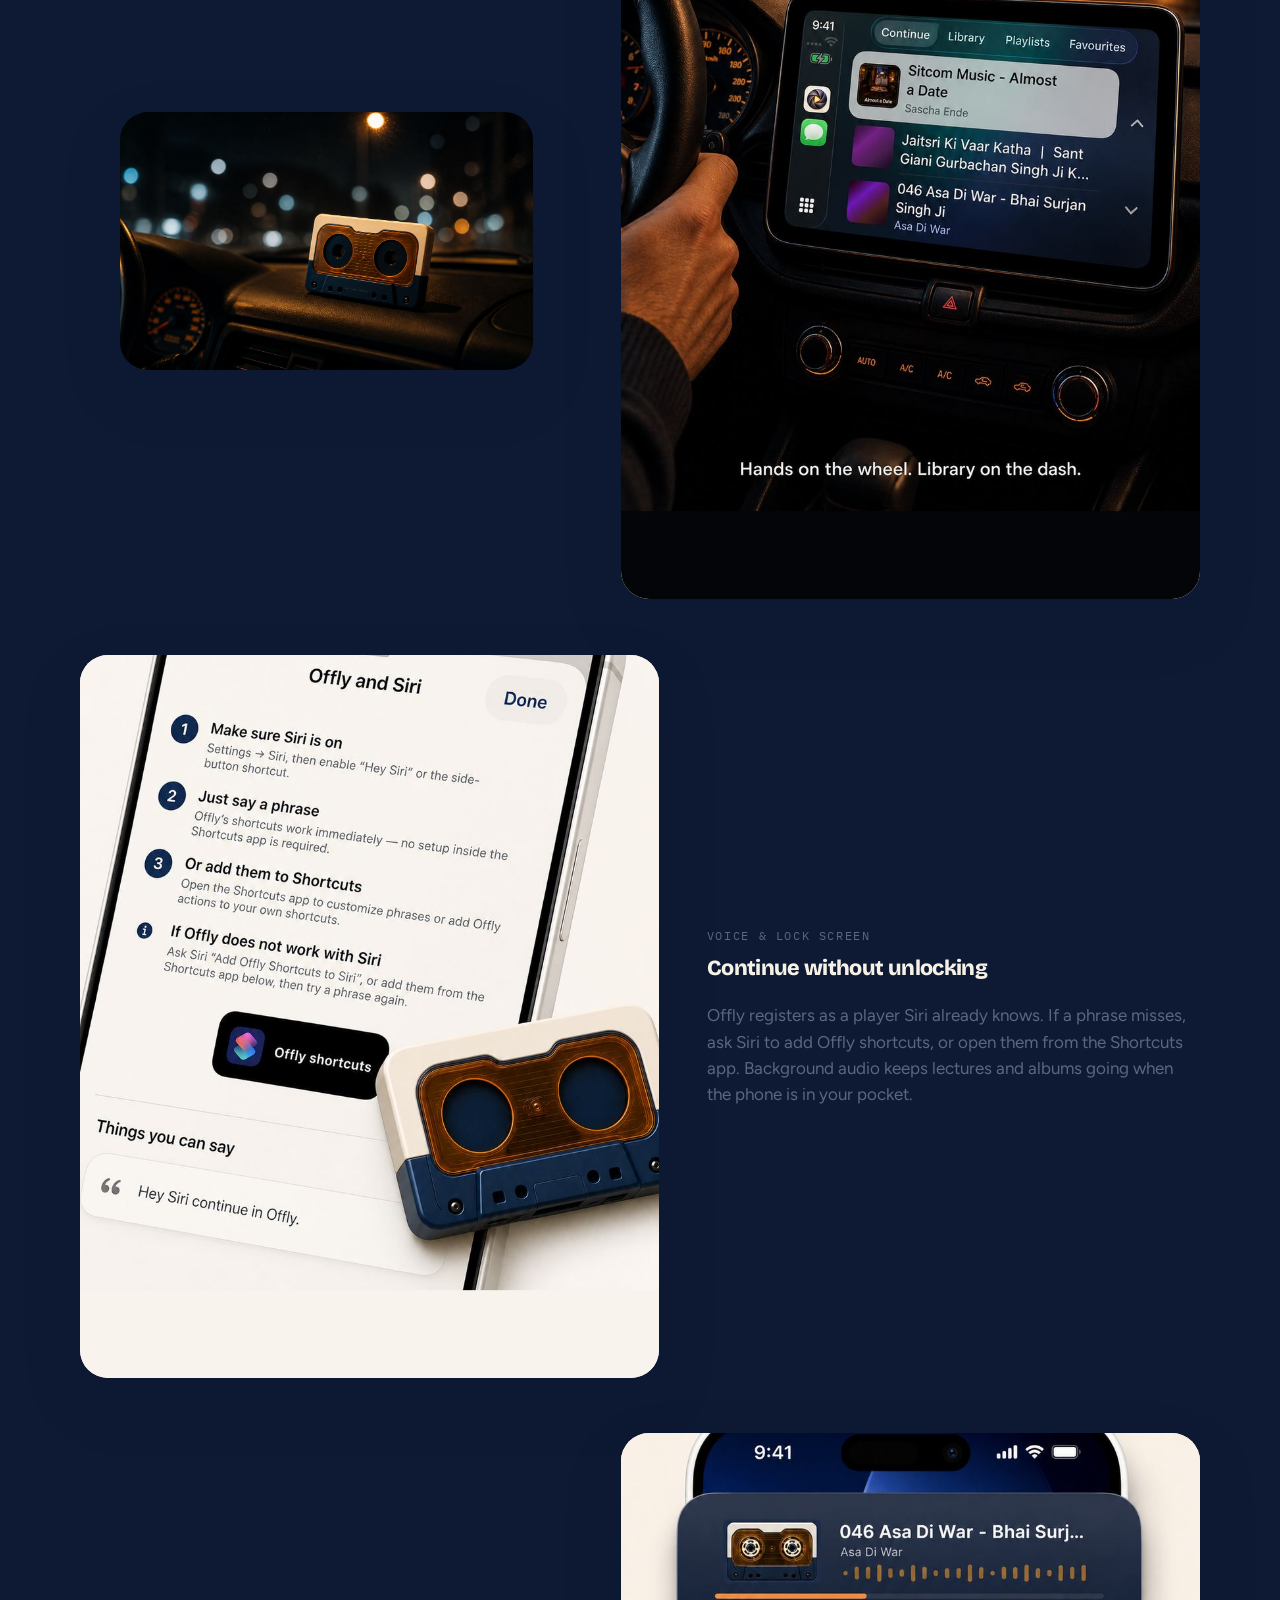
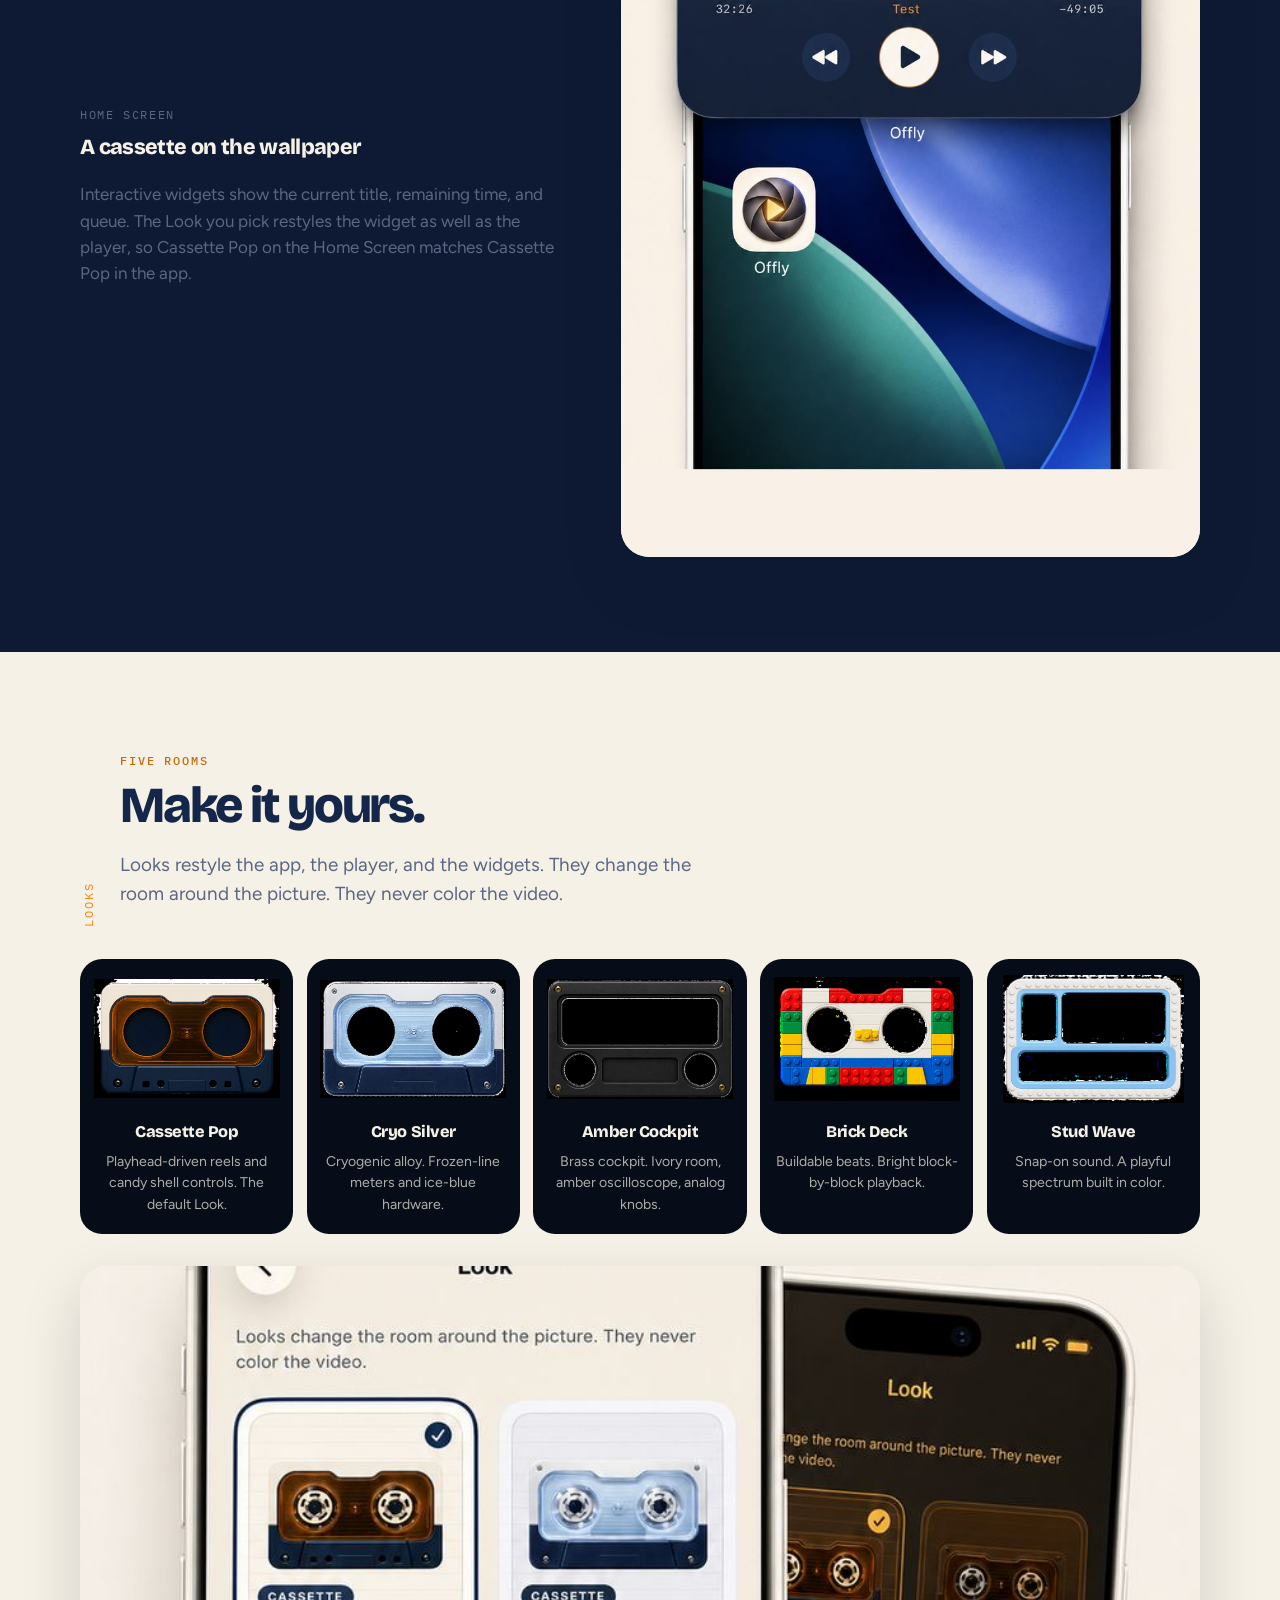
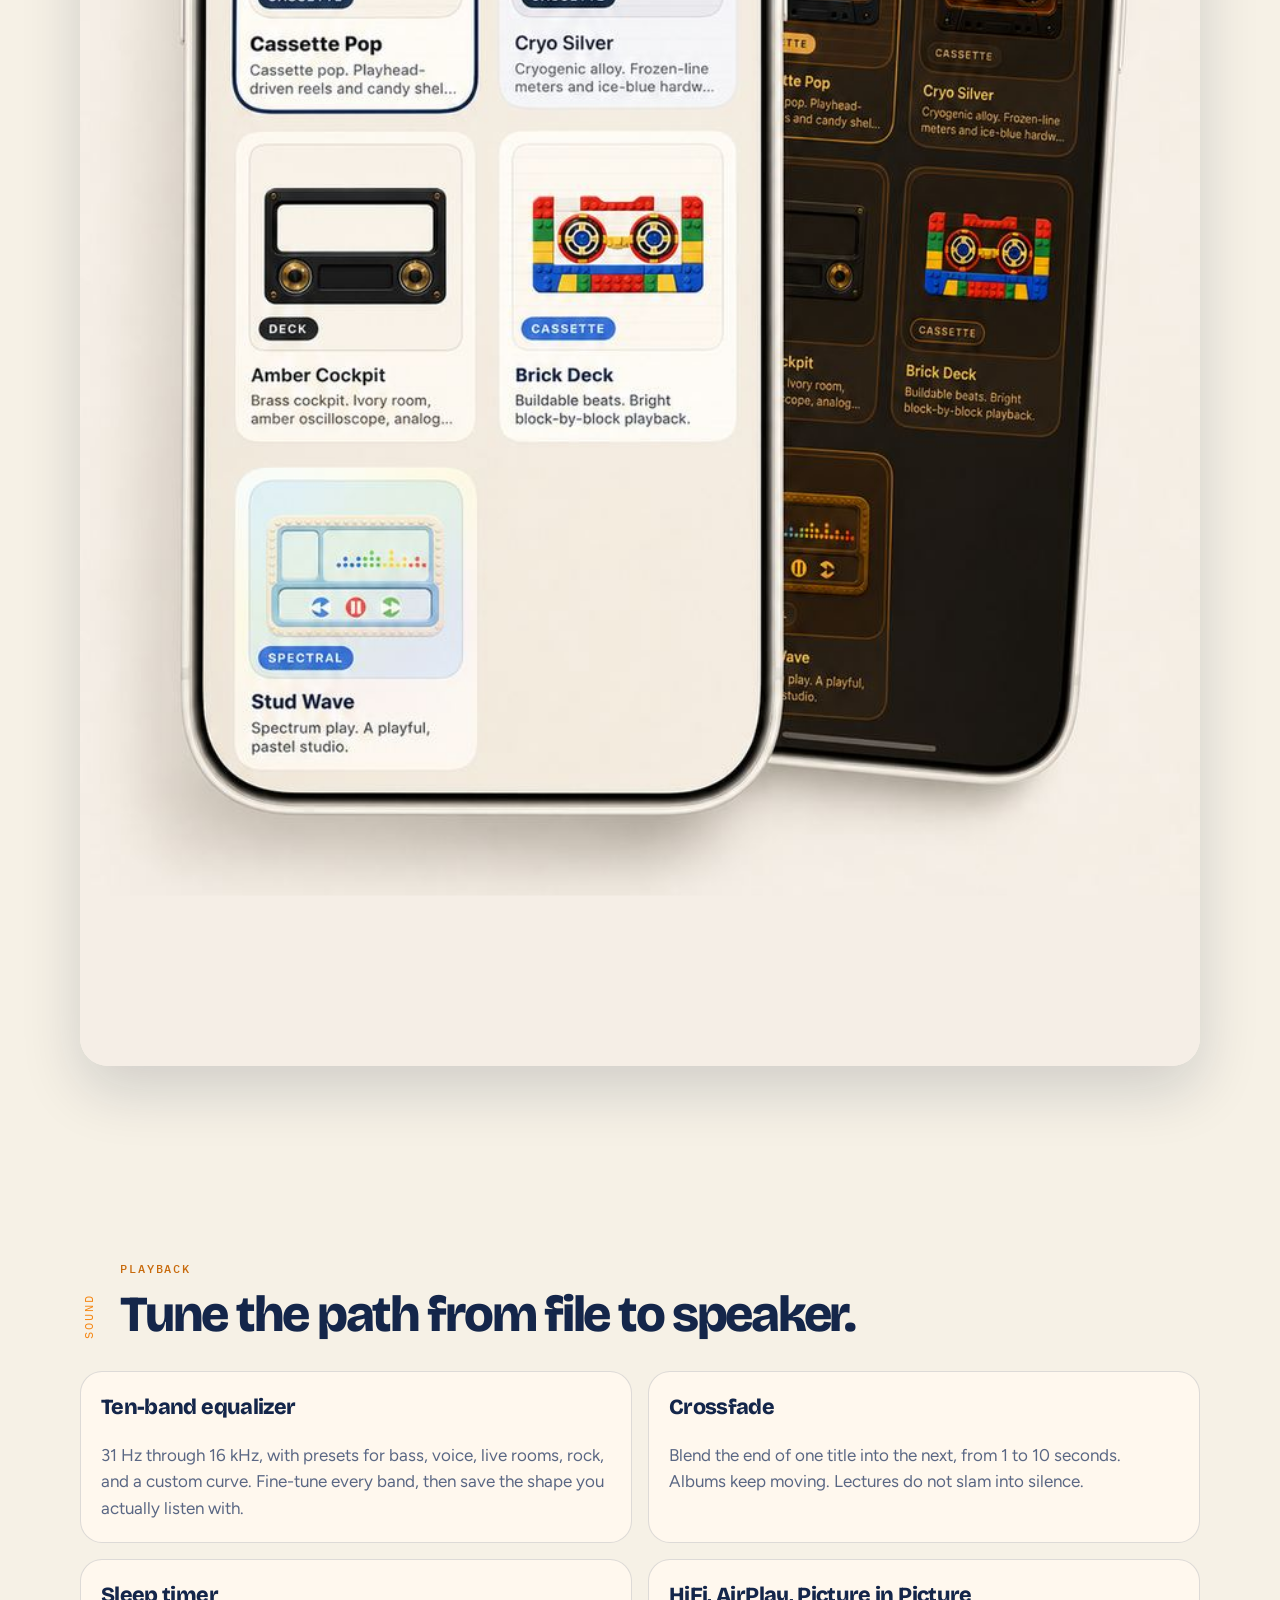
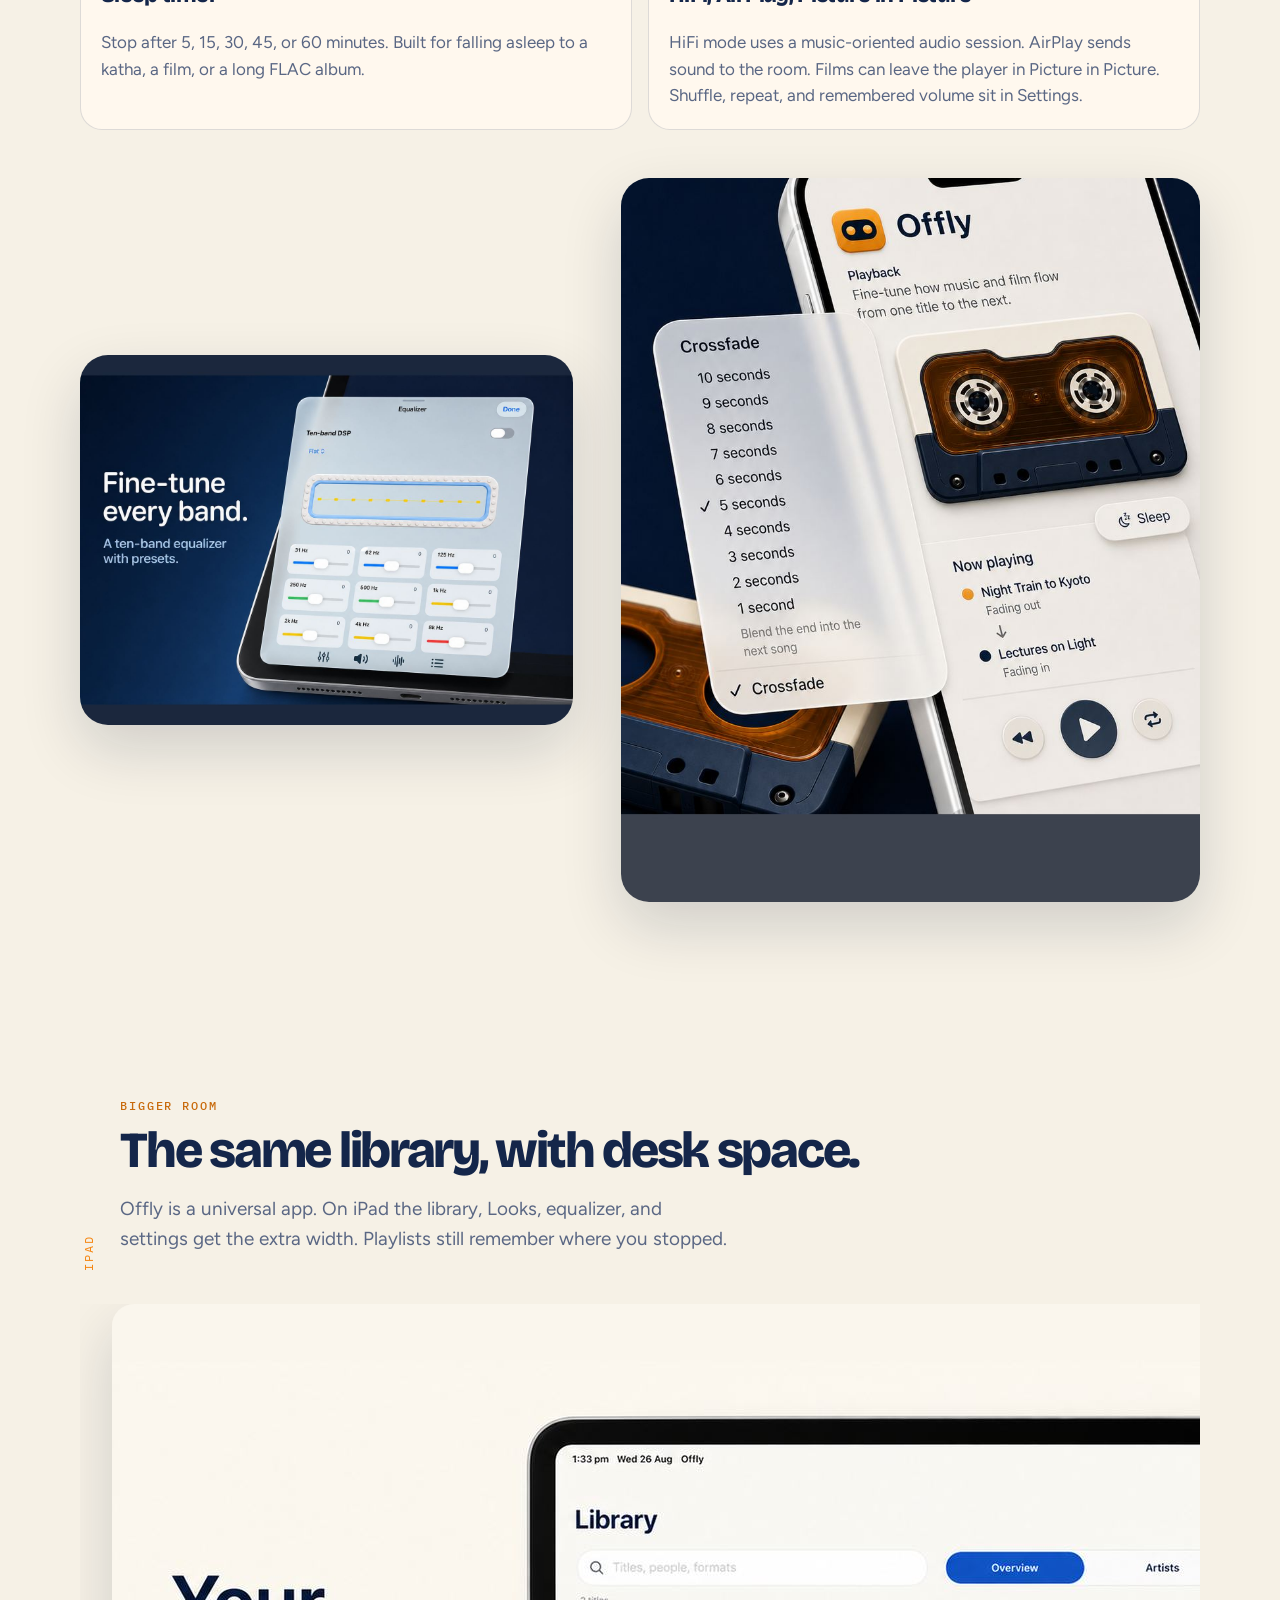
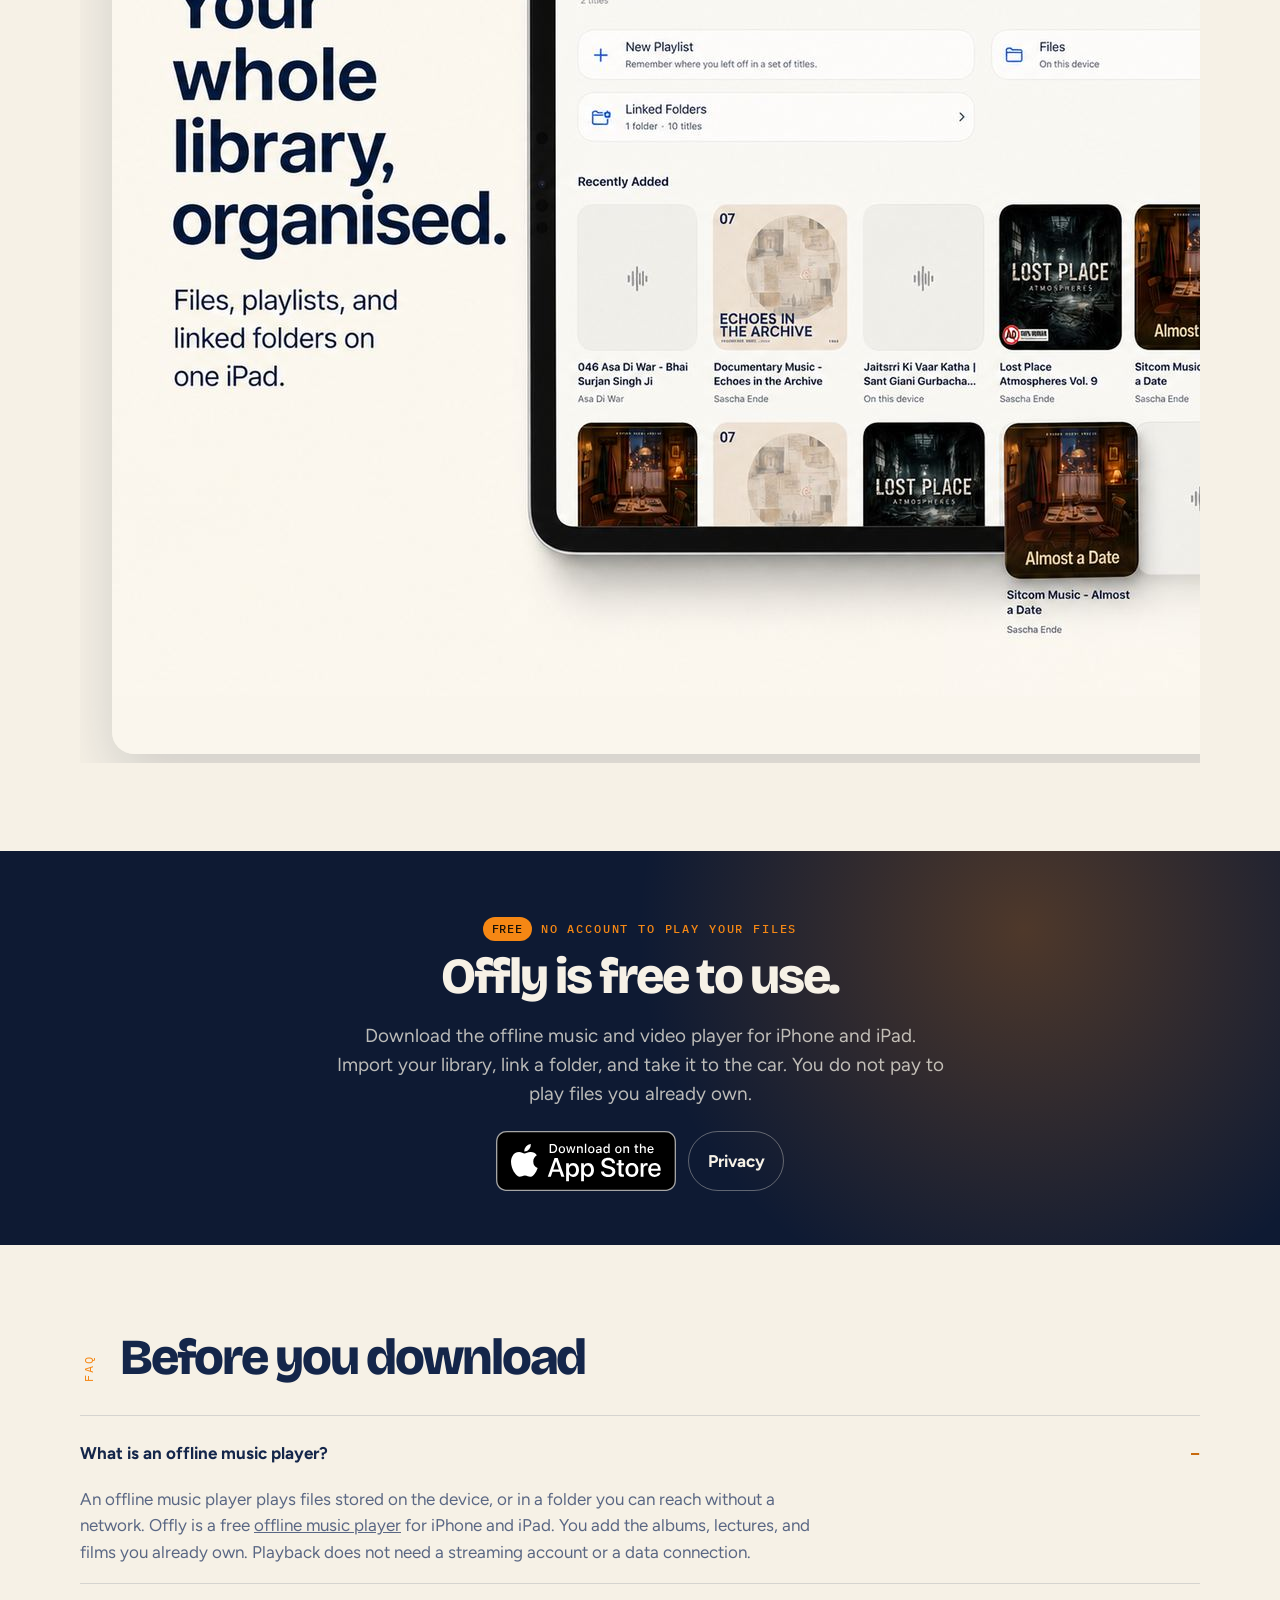
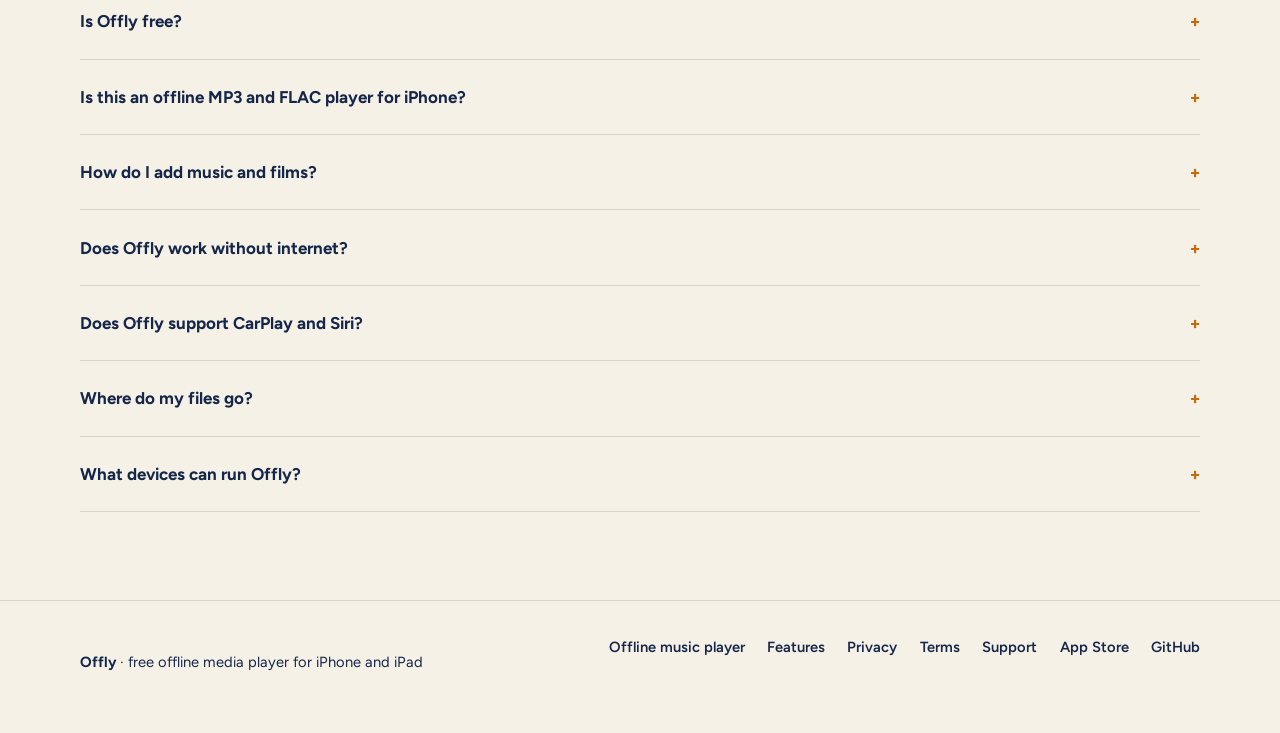
==== commit 7532078a: "updated store link" ====
--- a/index.html
+++ b/index.html
@@ -62,8 +62,8 @@
         "applicationCategory": "MultimediaApplication",
         "applicationSubCategory": "MusicApplication",
         "operatingSystem": "iOS 18, iPadOS 18",
-        "downloadUrl": "https://testflight.apple.com/join/6B8r9tuU",
-        "installUrl": "https://testflight.apple.com/join/6B8r9tuU",
+        "downloadUrl": "https://apps.apple.com/app/id6800964292",
+        "installUrl": "https://apps.apple.com/app/id6800964292",
         "author": { "@id": "https://karmaacademy.github.io/Offly/#org" },
         "description": "Free offline music player for iPhone and iPad. Play local MP3, FLAC, and MP4 files from the Files app, linked folders, iCloud Drive, or Wi-Fi. Includes CarPlay, Siri, widgets, a ten-band equalizer, and crossfade.",
         "offers": {
@@ -163,7 +163,7 @@
         </span>
       </a>
       <div class="nav-end">
-        <a class="btn btn-primary nav-cta-compact" href="https://testflight.apple.com/join/6B8r9tuU">Get Offly free</a>
+        <a class="app-store-link nav-cta-compact" href="https://apps.apple.com/app/id6800964292" aria-label="Download Offly on the App Store"><img class="app-store-badge app-store-badge-compact" src="assets/img/download-on-the-app-store.svg" width="120" height="40" alt="Download on the App Store"></a>
         <button class="nav-toggle" type="button" data-nav-toggle aria-expanded="false" aria-controls="site-nav" aria-label="Open menu">
           <span></span>
         </button>
@@ -174,7 +174,7 @@
         <li><a href="#looks">Looks</a></li>
         <li><a href="#faq">FAQ</a></li>
         <li><a href="privacy.html">Privacy</a></li>
-        <li><a class="btn btn-primary" href="https://testflight.apple.com/join/6B8r9tuU">Get Offly free</a></li>
+        <li><a class="app-store-link" href="https://apps.apple.com/app/id6800964292" aria-label="Download Offly on the App Store"><img class="app-store-badge app-store-badge-compact" src="assets/img/download-on-the-app-store.svg" width="120" height="40" alt="Download on the App Store"></a></li>
       </ul>
     </div>
   </header>
@@ -187,10 +187,10 @@
           <h1>Your offline music player.</h1>
           <p class="lede">Offly is a free offline music player for iPhone and iPad. It also plays video. Import MP3, FLAC, and MP4 files you already own. No streaming account. No internet required.</p>
           <div class="hero-actions">
-            <a class="btn btn-primary" href="https://testflight.apple.com/join/6B8r9tuU">Get Offly free</a>
+            <a class="app-store-link" href="https://apps.apple.com/app/id6800964292" aria-label="Download Offly on the App Store"><img class="app-store-badge" src="assets/img/download-on-the-app-store.svg" width="180" height="60" alt="Download on the App Store"></a>
             <a class="btn btn-ghost" href="#library">See the features</a>
           </div>
-          <p class="hero-note">Public beta on TestFlight. Plays your files without a subscription.</p>
+          <p class="hero-note">Plays your files without a subscription.</p>
         </div>
         <div class="hero-stage">
           <img class="hero-shot" src="assets/img/shots/iphone-offline-hero.jpg" width="880" height="1262" alt="Offly on iPhone: an offline library of films, albums, and lectures with Overview, Artists, and Playlists." fetchpriority="high">
@@ -506,7 +506,7 @@
         <h2>Offly is free to use.</h2>
         <p class="lede">Download the offline music and video player for iPhone and iPad. Import your library, link a folder, and take it to the car. You do not pay to play files you already own.</p>
         <div class="hero-actions">
-          <a class="btn btn-amber" href="https://testflight.apple.com/join/6B8r9tuU">Get Offly free on TestFlight</a>
+          <a class="app-store-link" href="https://apps.apple.com/app/id6800964292" aria-label="Download Offly on the App Store"><img class="app-store-badge" src="assets/img/download-on-the-app-store.svg" width="180" height="60" alt="Download on the App Store"></a>
           <a class="btn btn-ghost btn-on-dark" href="privacy.html">Privacy</a>
         </div>
       </div>
@@ -567,7 +567,7 @@
         <a href="privacy.html">Privacy</a>
         <a href="terms.html">Terms</a>
         <a href="support.html">Support</a>
-        <a href="https://testflight.apple.com/join/6B8r9tuU">Download free</a>
+        <a href="https://apps.apple.com/app/id6800964292">App Store</a>
         <a href="https://github.com/KarmaAcademy/Offly">GitHub</a>
       </nav>
     </div>
--- a/assets/css/site.css
+++ b/assets/css/site.css
@@ -156,6 +156,32 @@
   gap: 0.55rem;
 }
 
+.app-store-link {
+  display: inline-flex;
+  align-items: center;
+  justify-content: center;
+  line-height: 0;
+  border-radius: 10px;
+  text-decoration: none;
+  touch-action: manipulation;
+  -webkit-tap-highlight-color: transparent;
+}
+
+.app-store-link:focus-visible {
+  outline: 3px solid var(--amber);
+  outline-offset: 3px;
+}
+
+.app-store-badge {
+  display: block;
+  width: 180px;
+  height: auto;
+}
+
+.app-store-badge-compact {
+  width: 120px;
+}
+
 .nav-cta-compact {
   display: none;
 }
@@ -785,9 +811,7 @@
 
   .nav-cta-compact {
     display: inline-flex;
-    min-height: 42px;
-    padding-inline: 0.9rem;
-    font-size: 0.88rem;
+    flex-shrink: 0;
   }
 
   .nav-toggle {
@@ -891,6 +915,10 @@
     align-items: stretch;
   }
 
+  .hero-actions .app-store-link {
+    align-self: center;
+  }
+
   .hero-actions .btn {
     width: 100%;
   }
@@ -898,11 +926,6 @@
 
 @media (max-width: 380px) {
   .brand-meta { display: none; }
-
-  .nav-cta-compact {
-    padding-inline: 0.7rem;
-    font-size: 0.82rem;
-  }
 }
 
 @media (prefers-reduced-motion: reduce) {
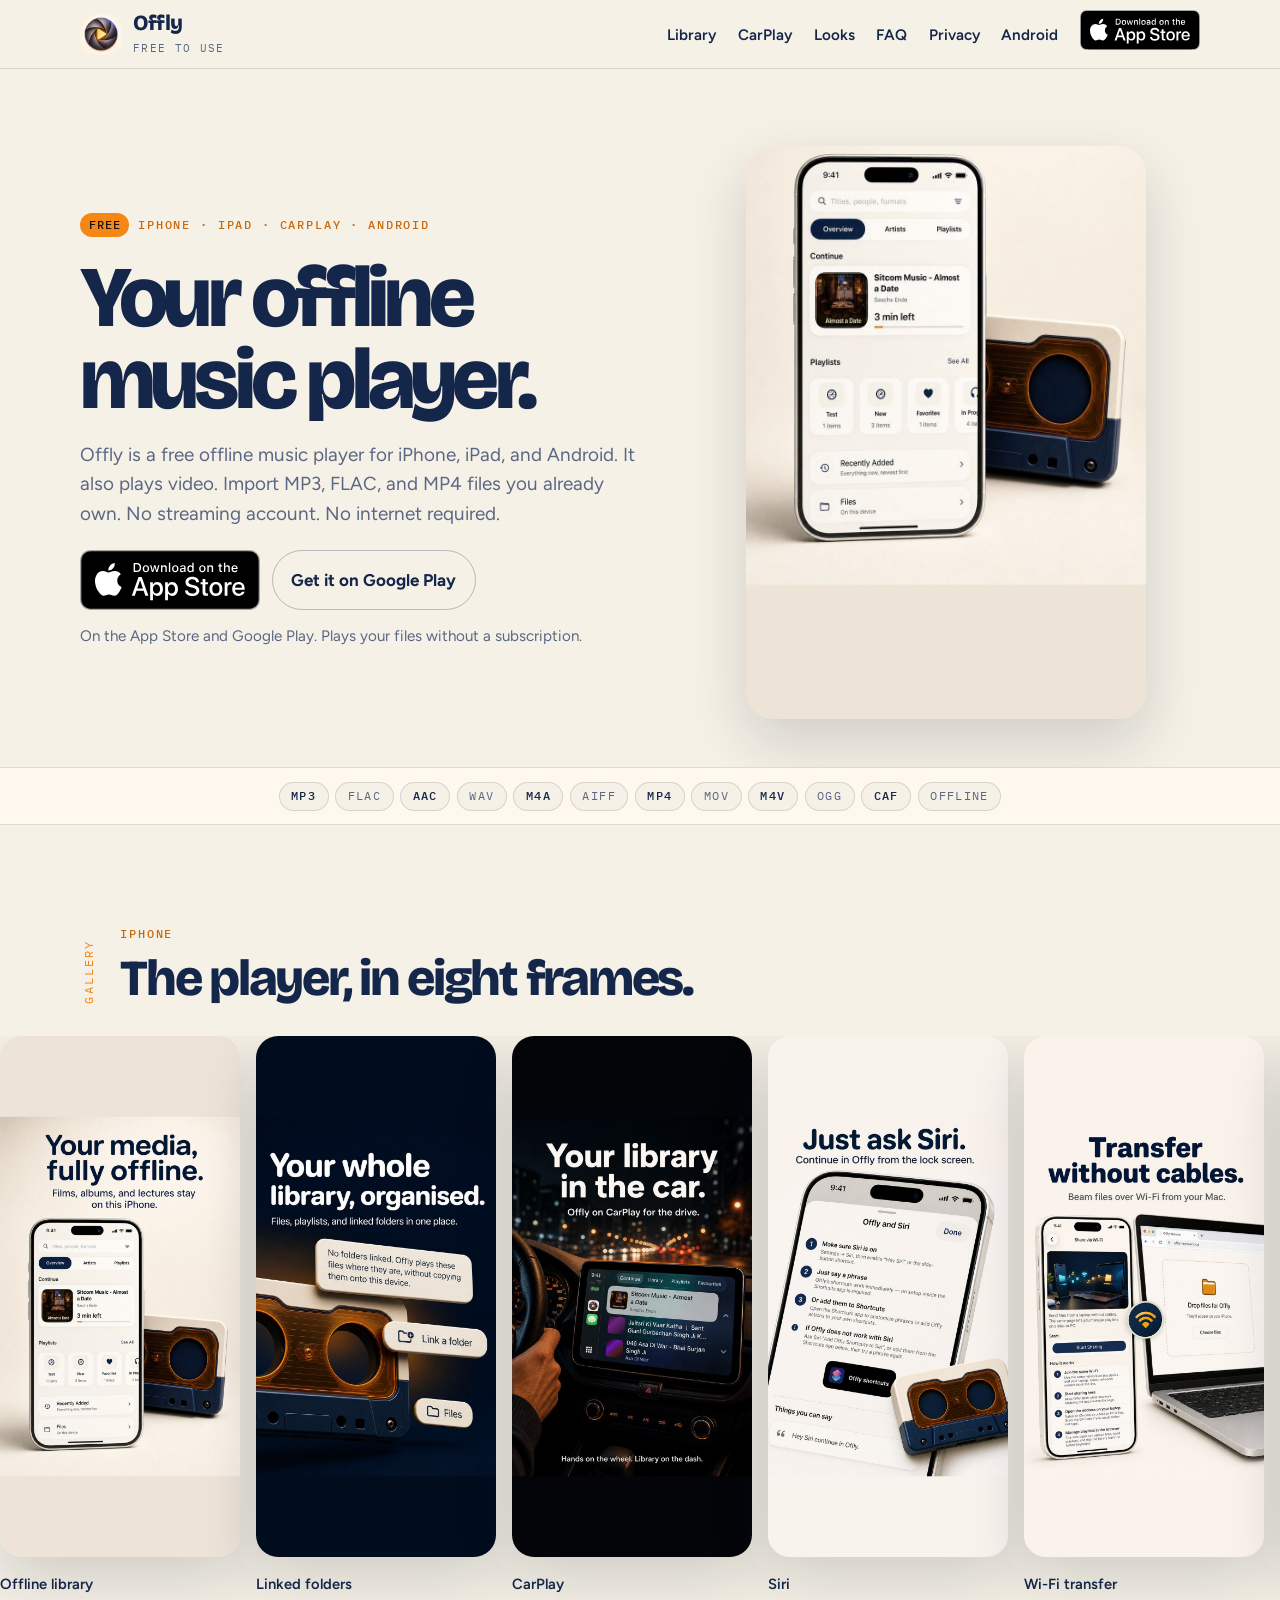
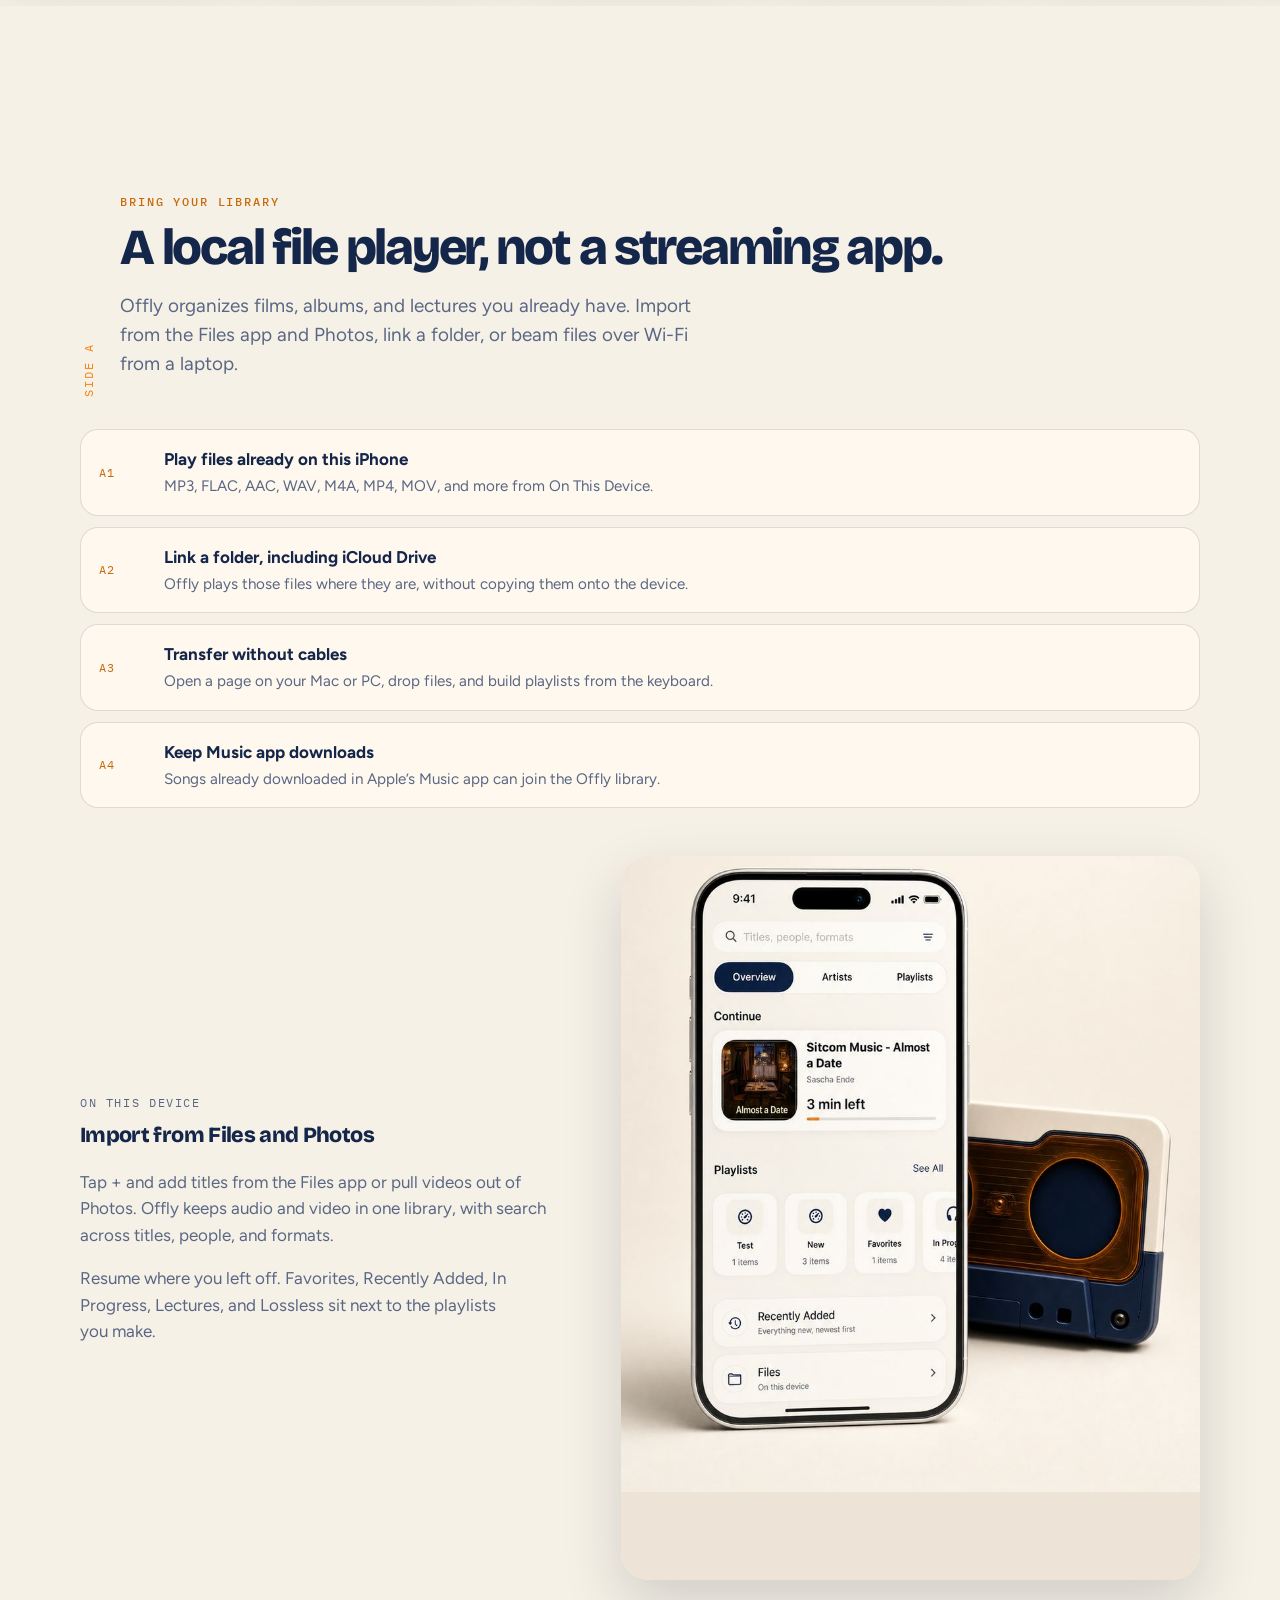
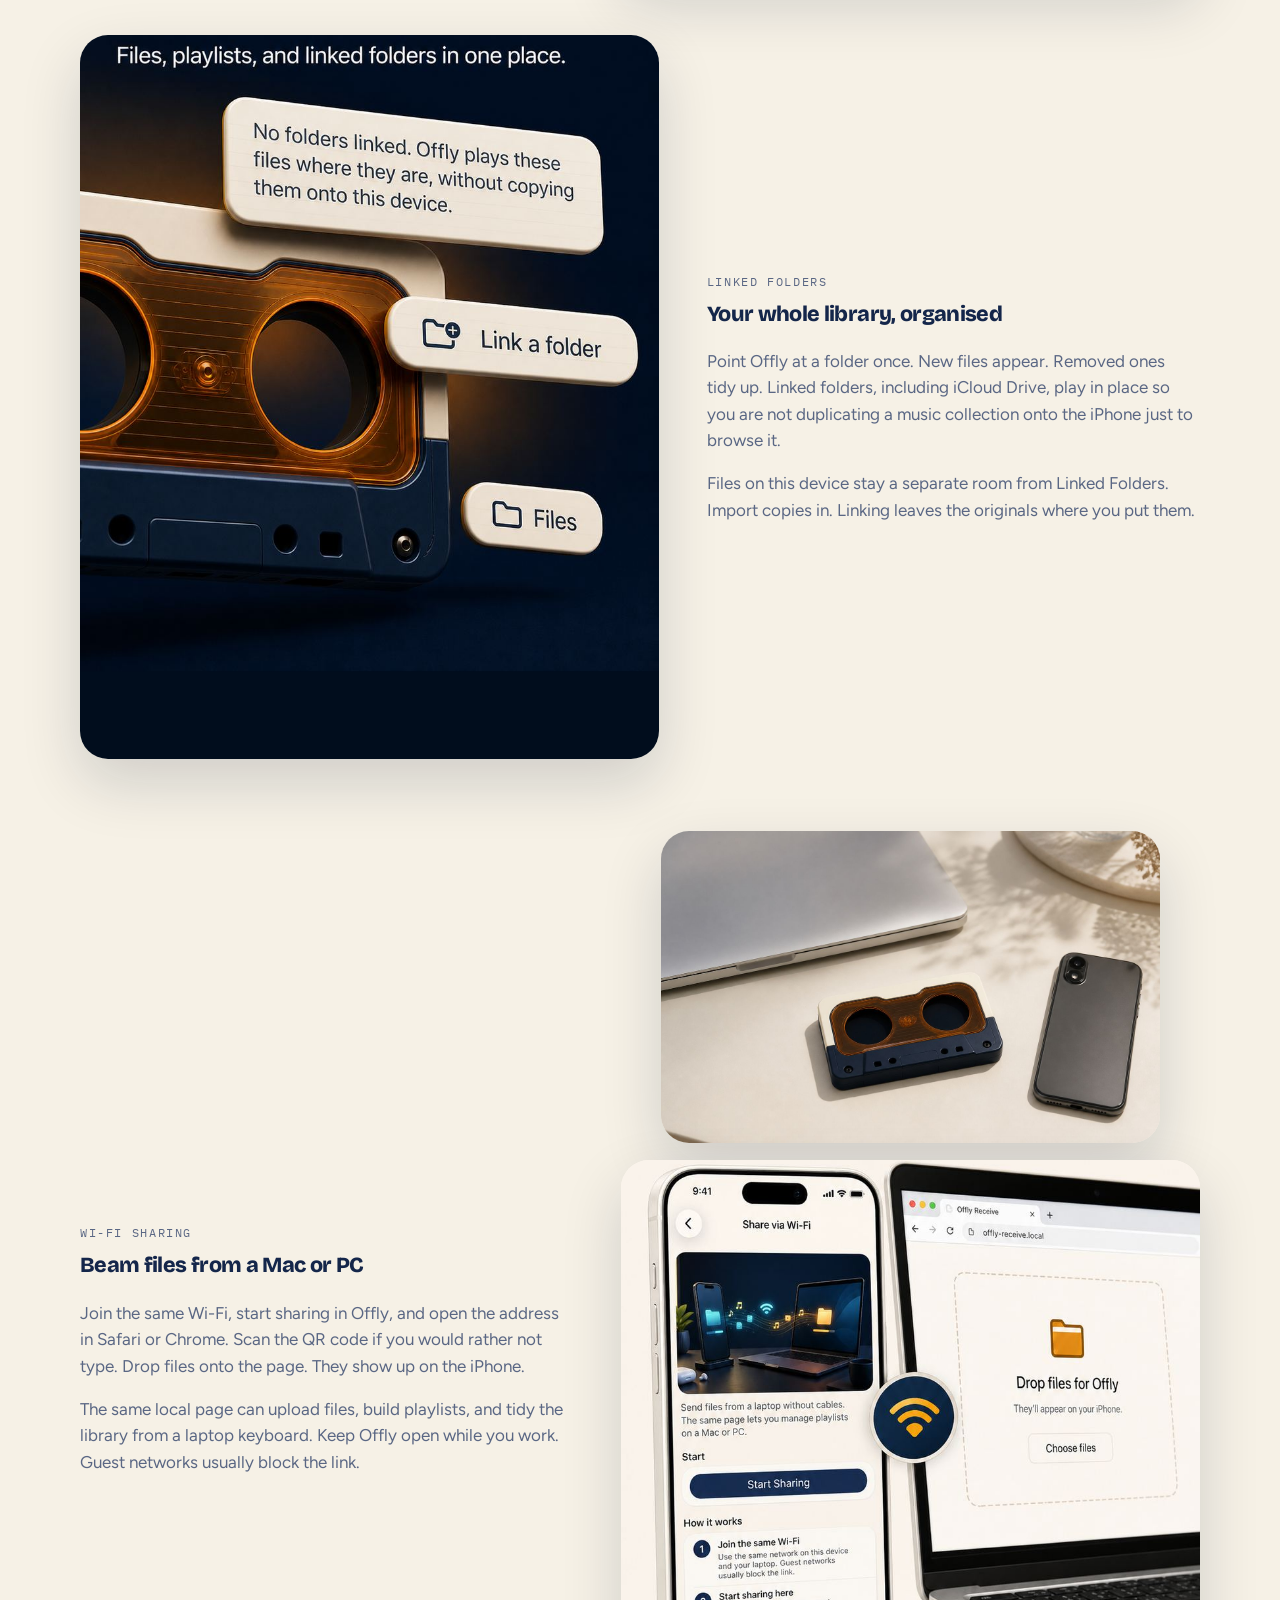
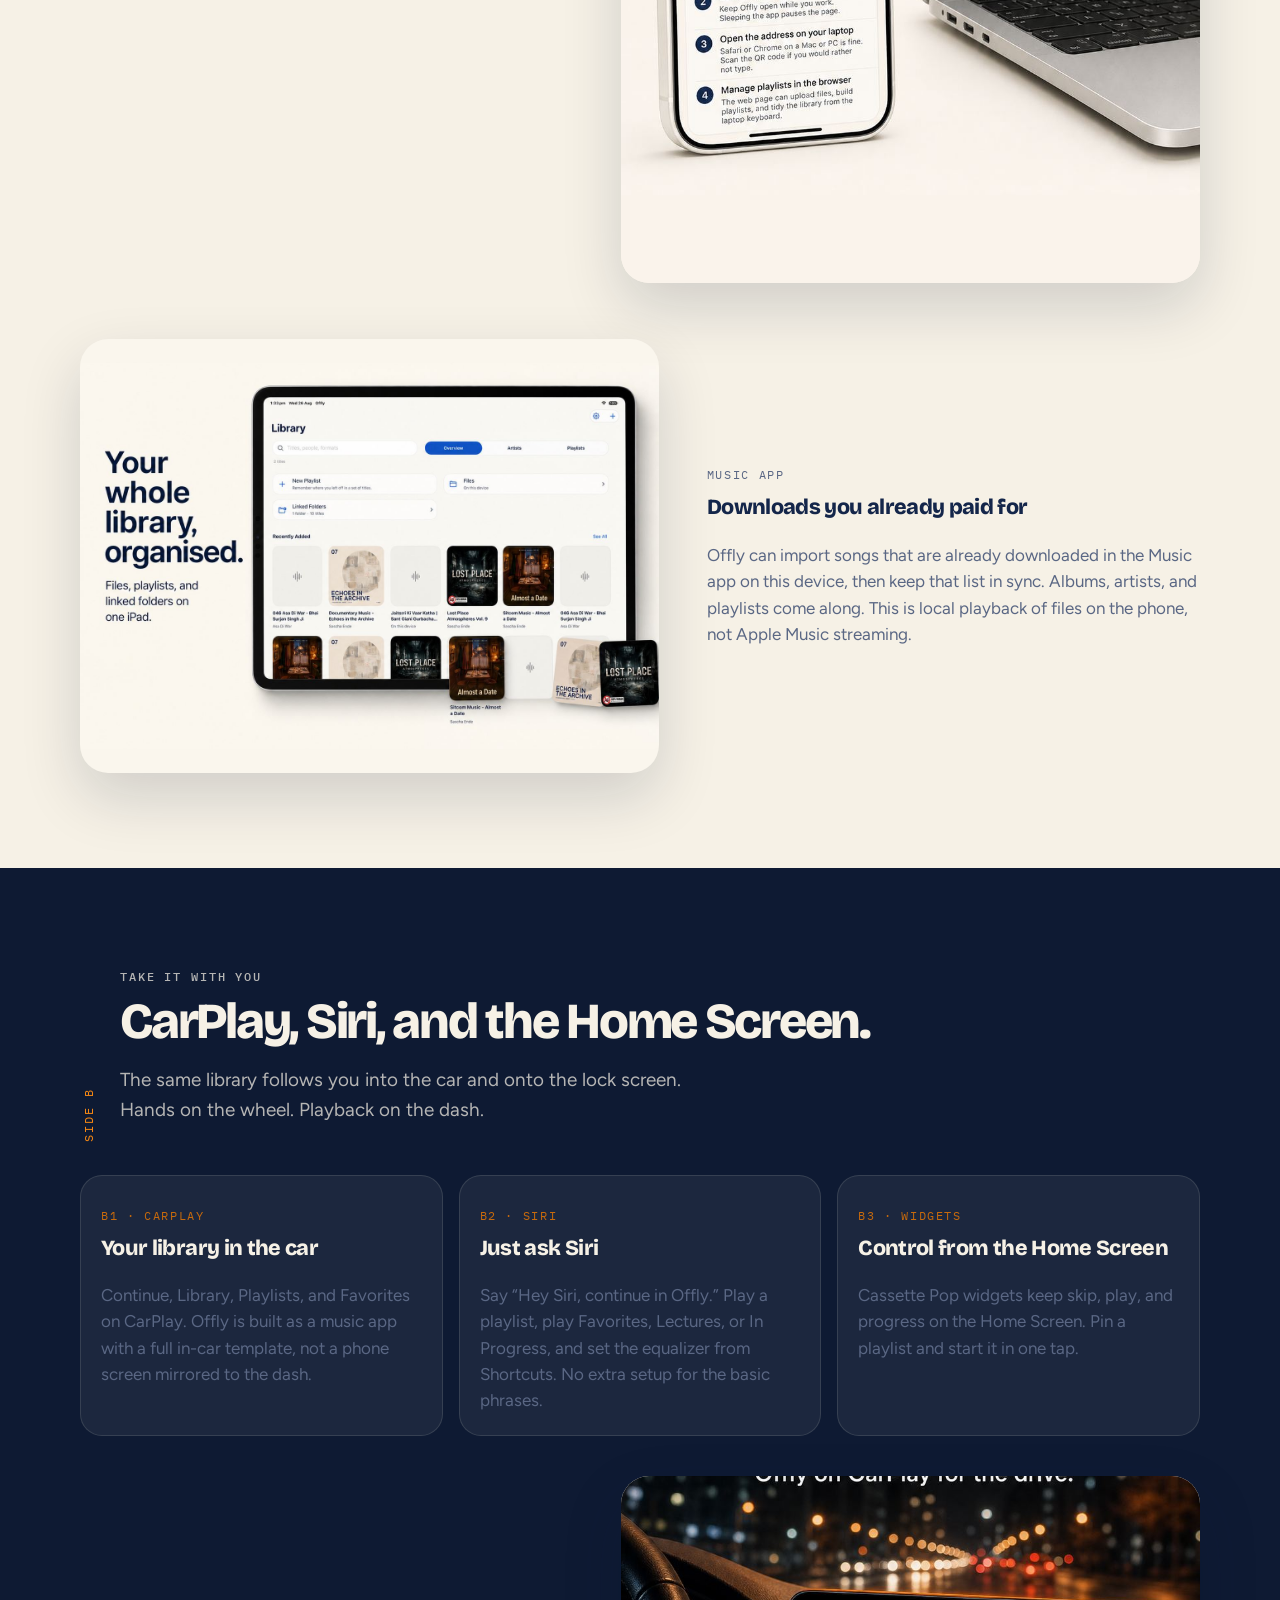
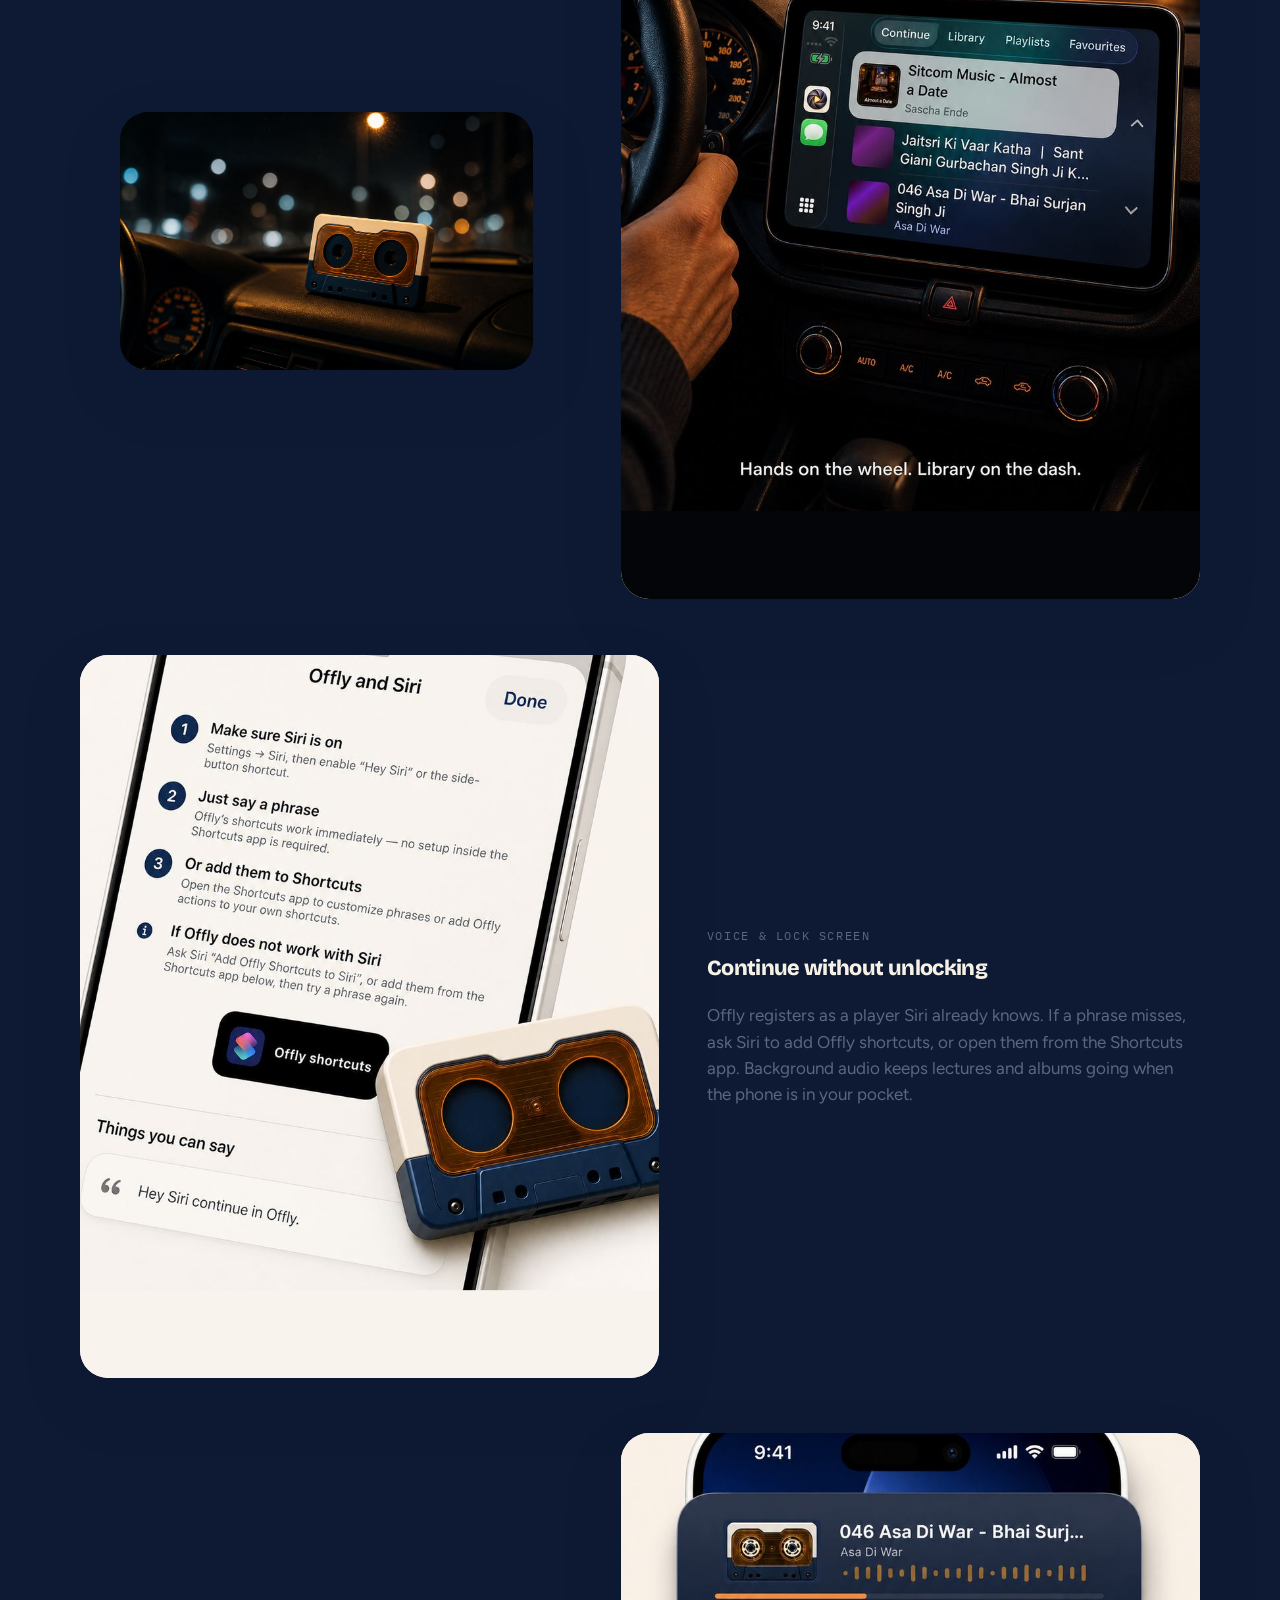
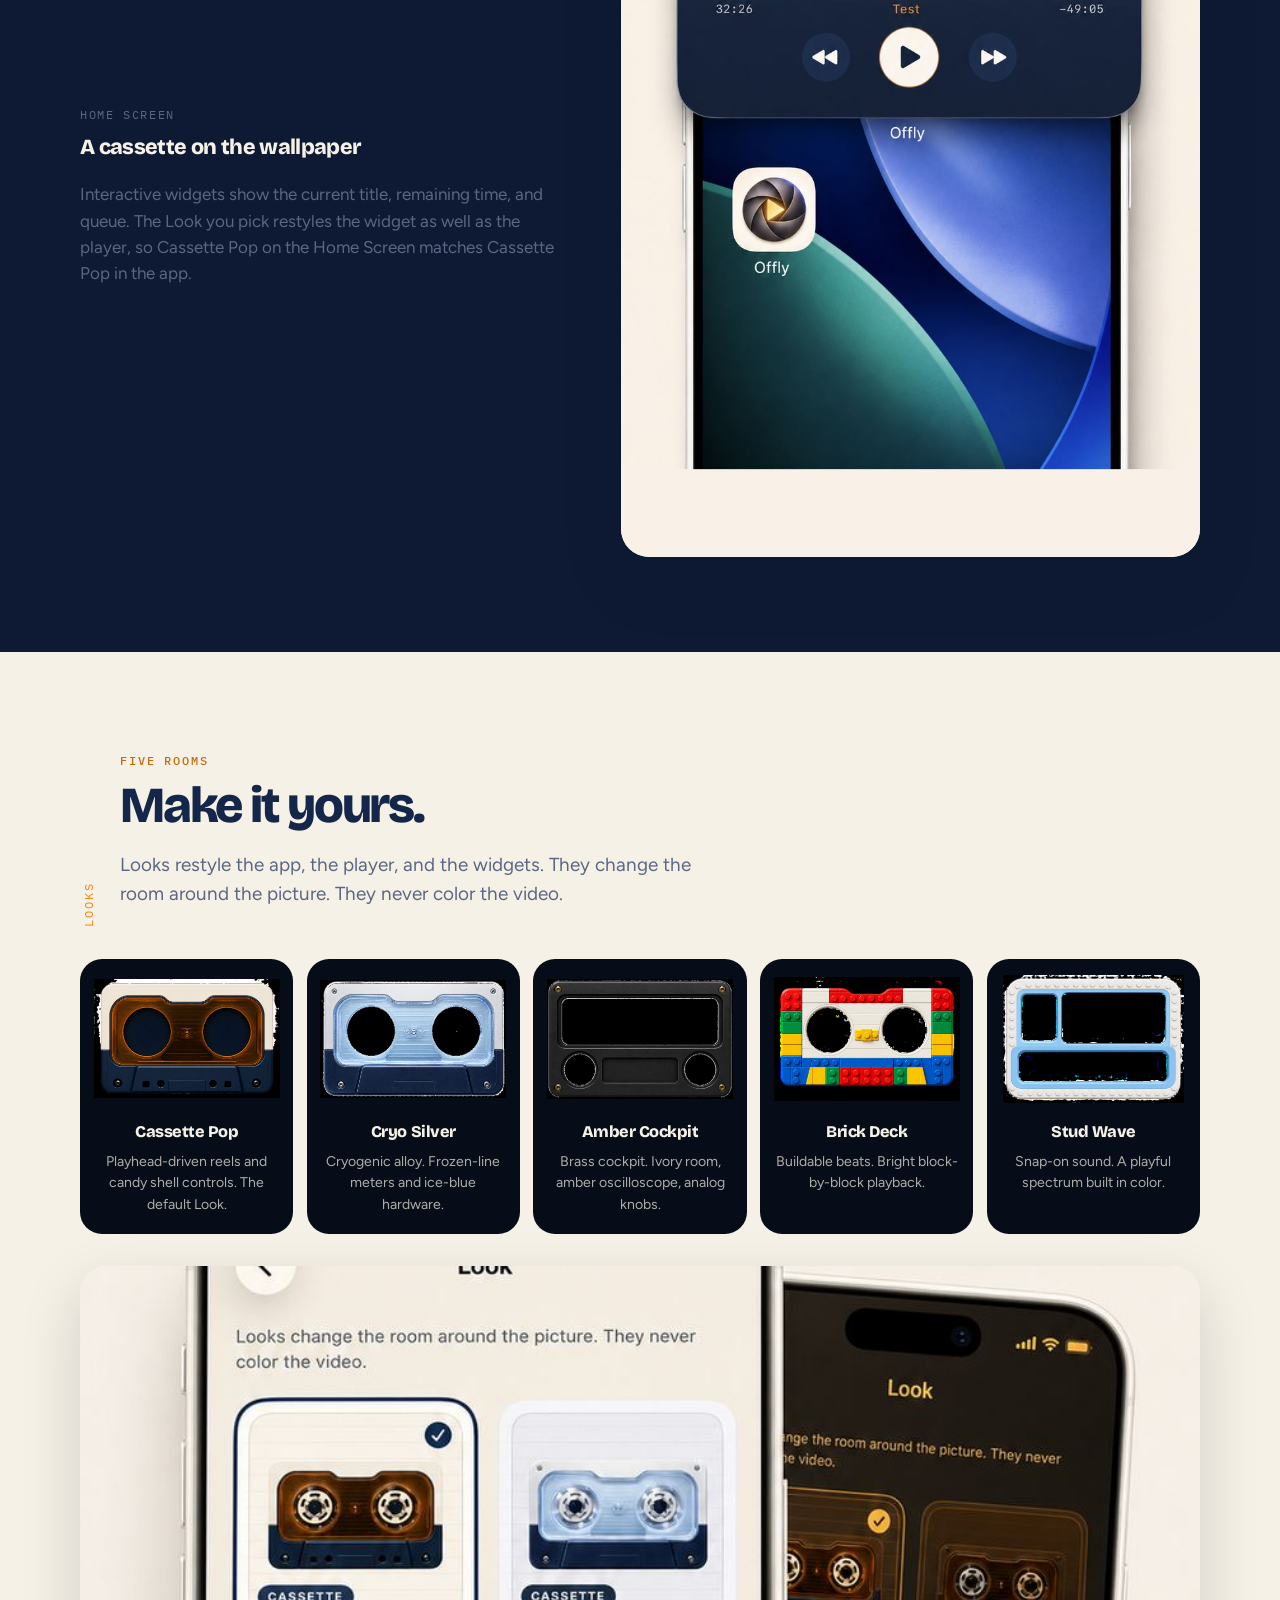
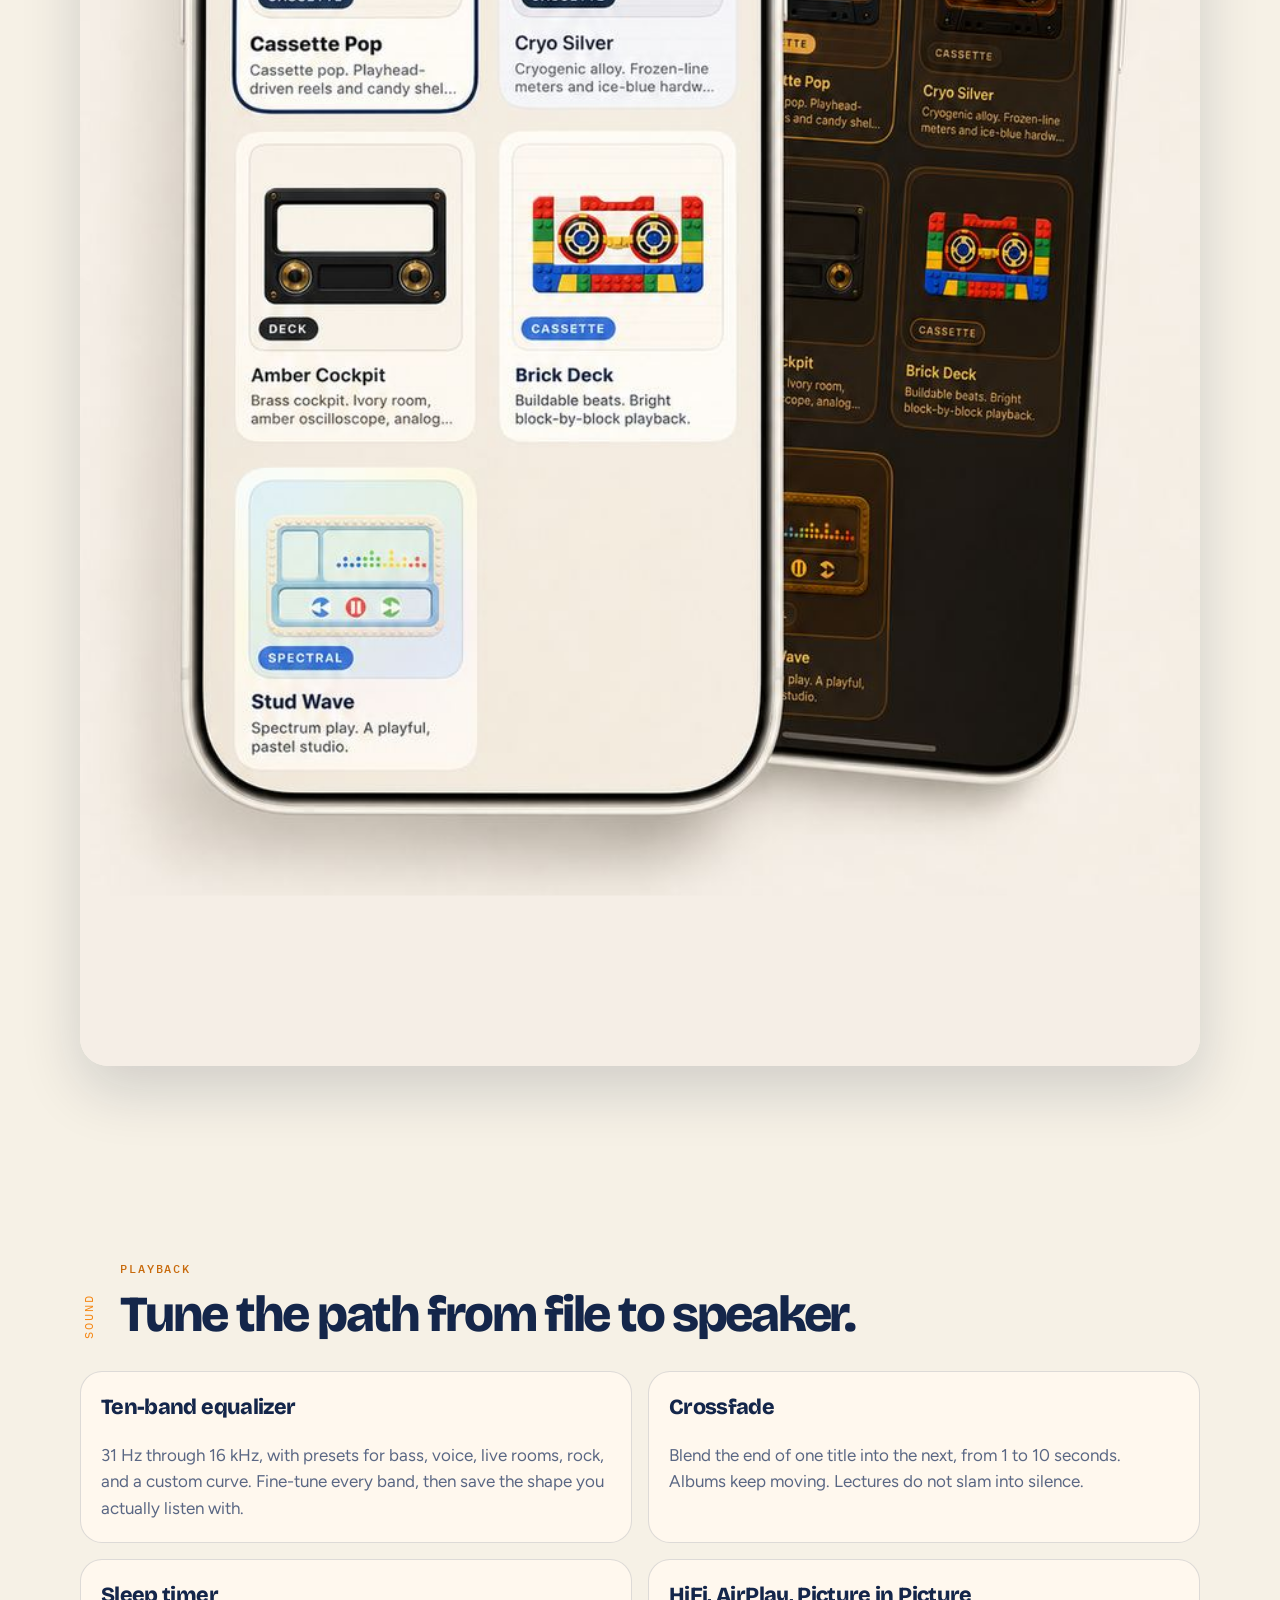
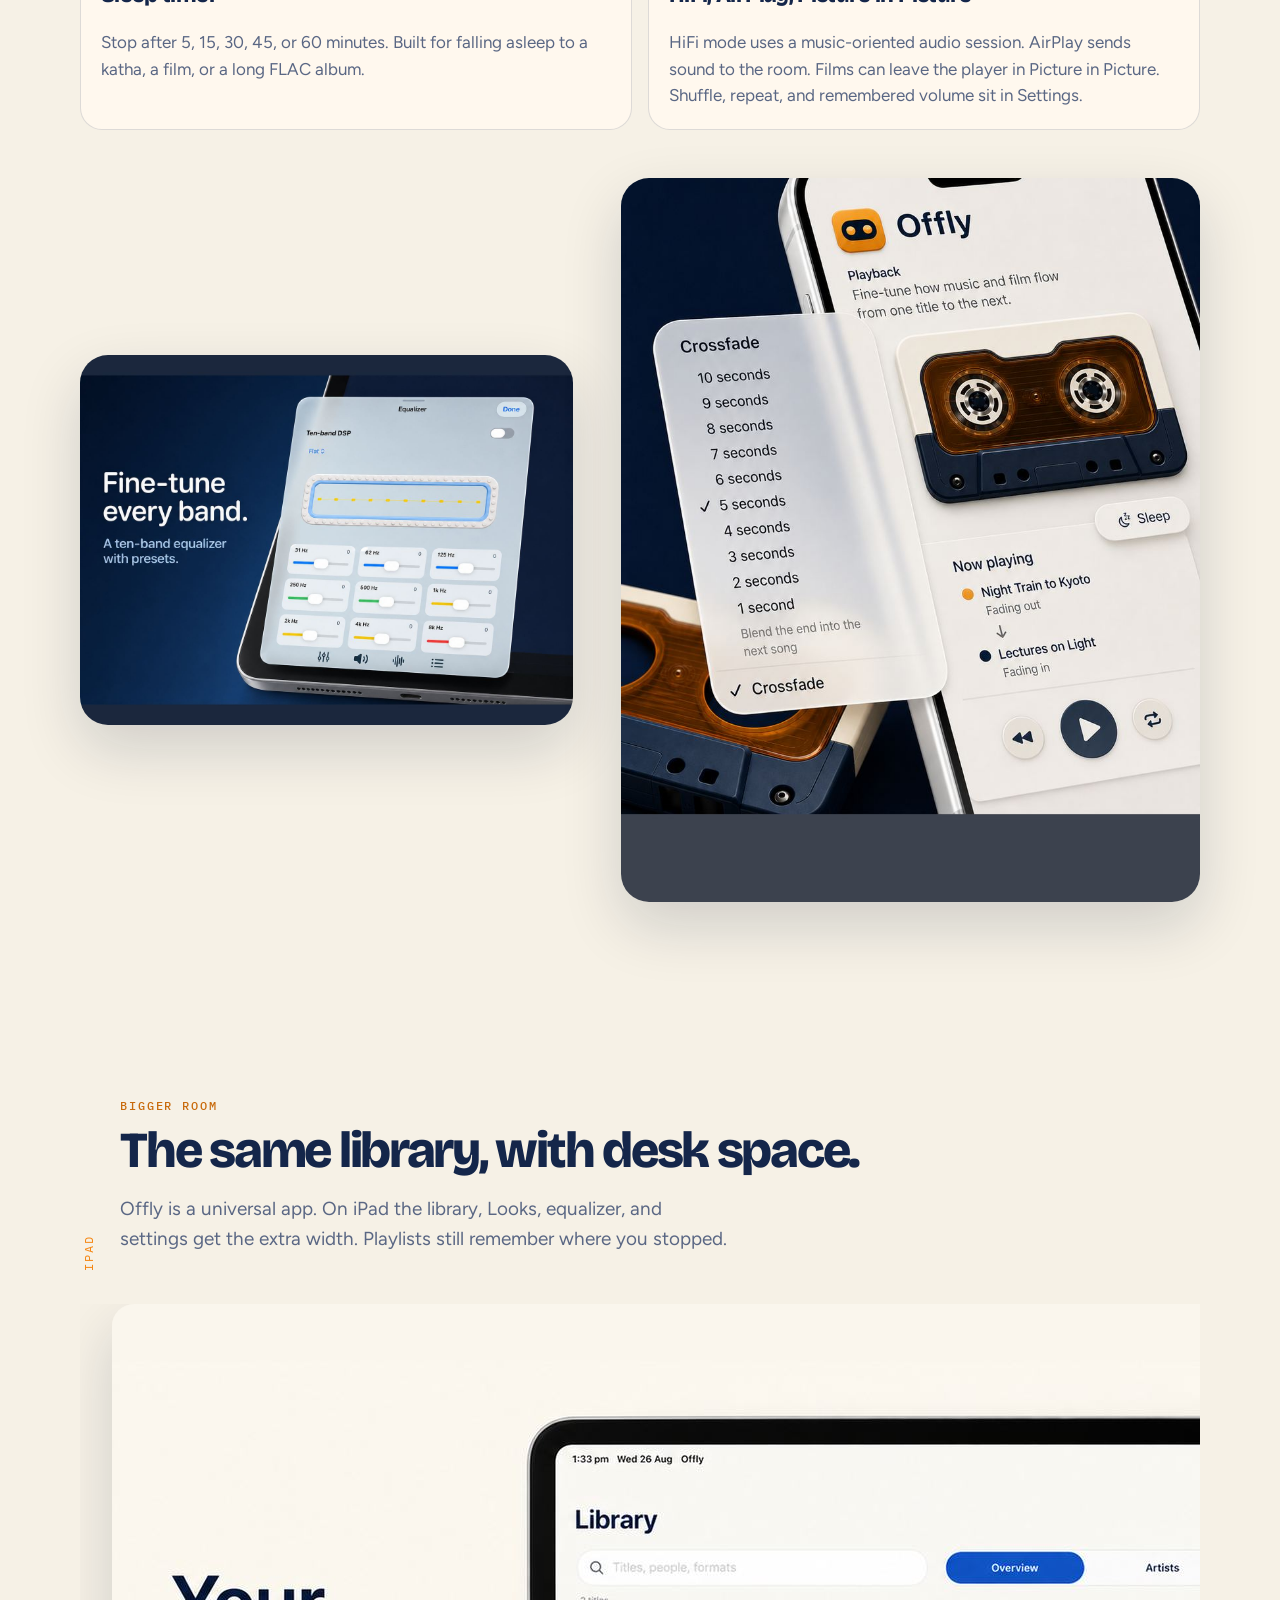
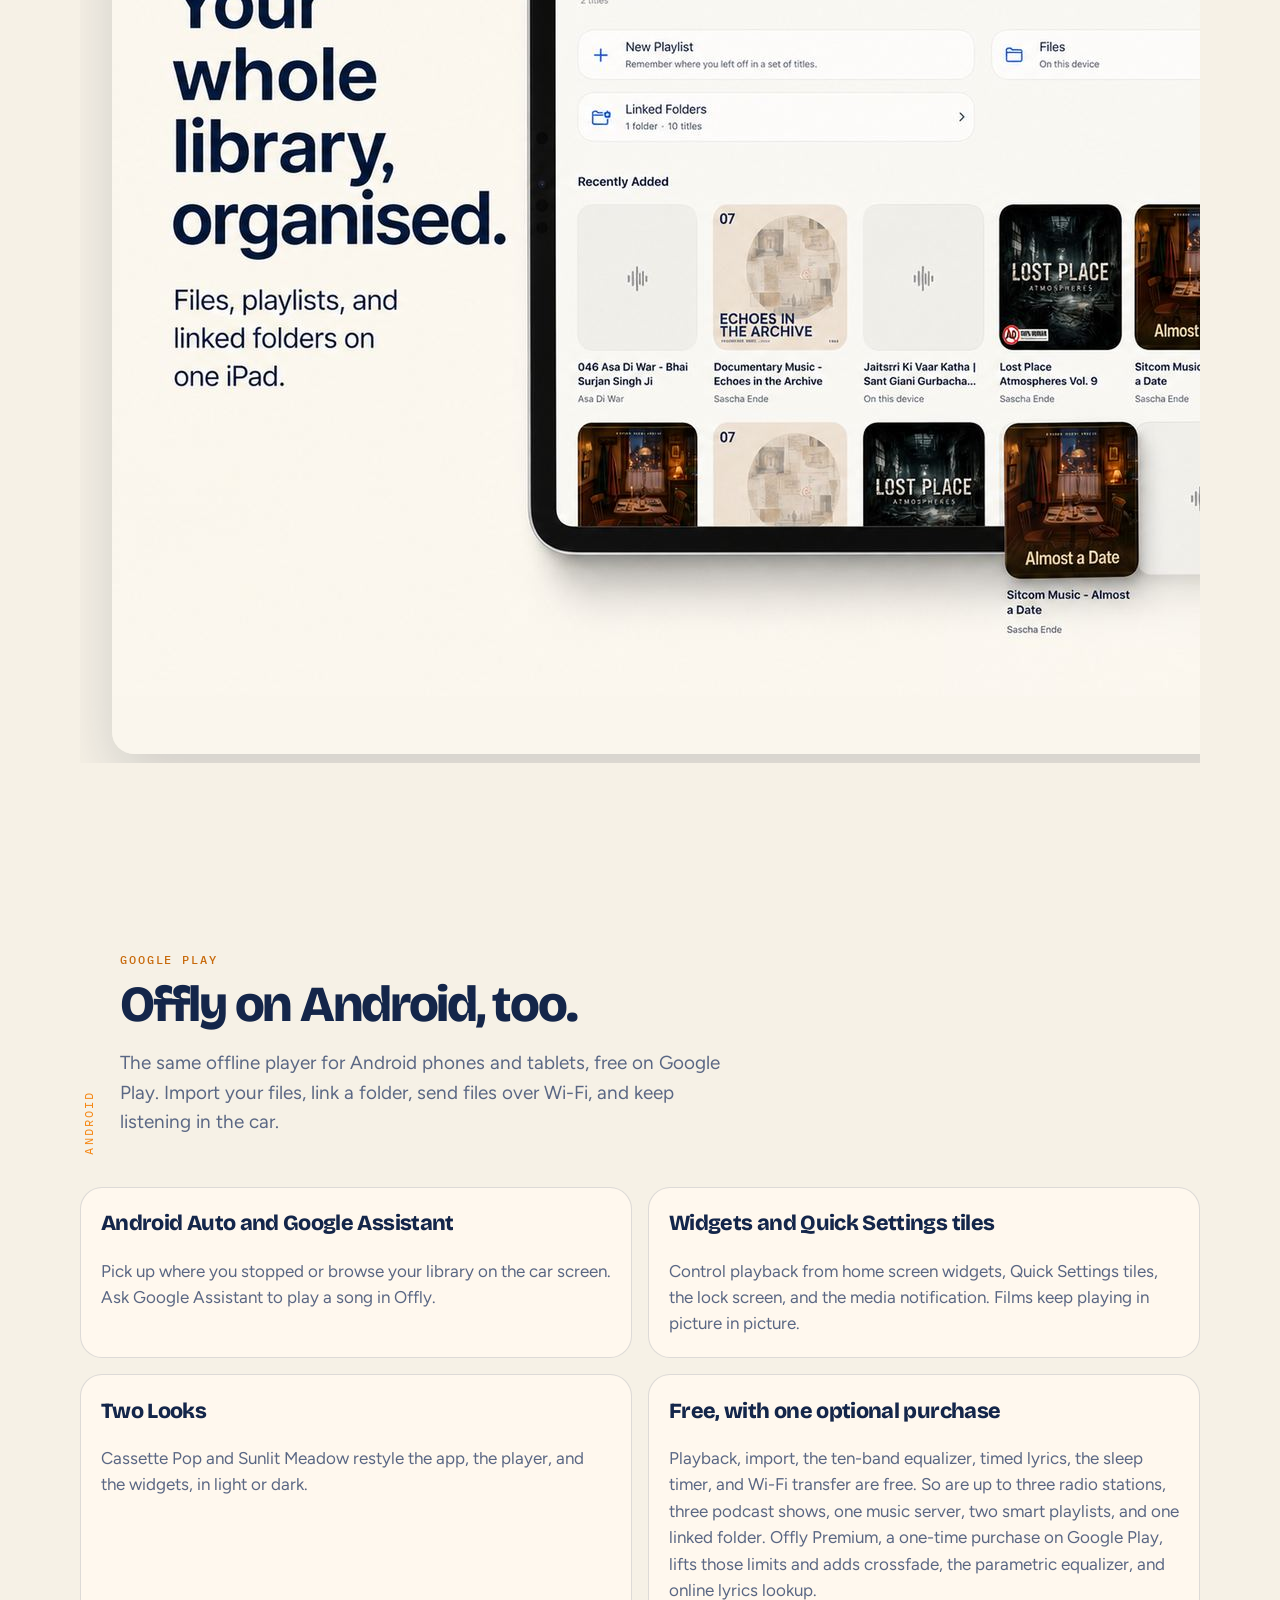
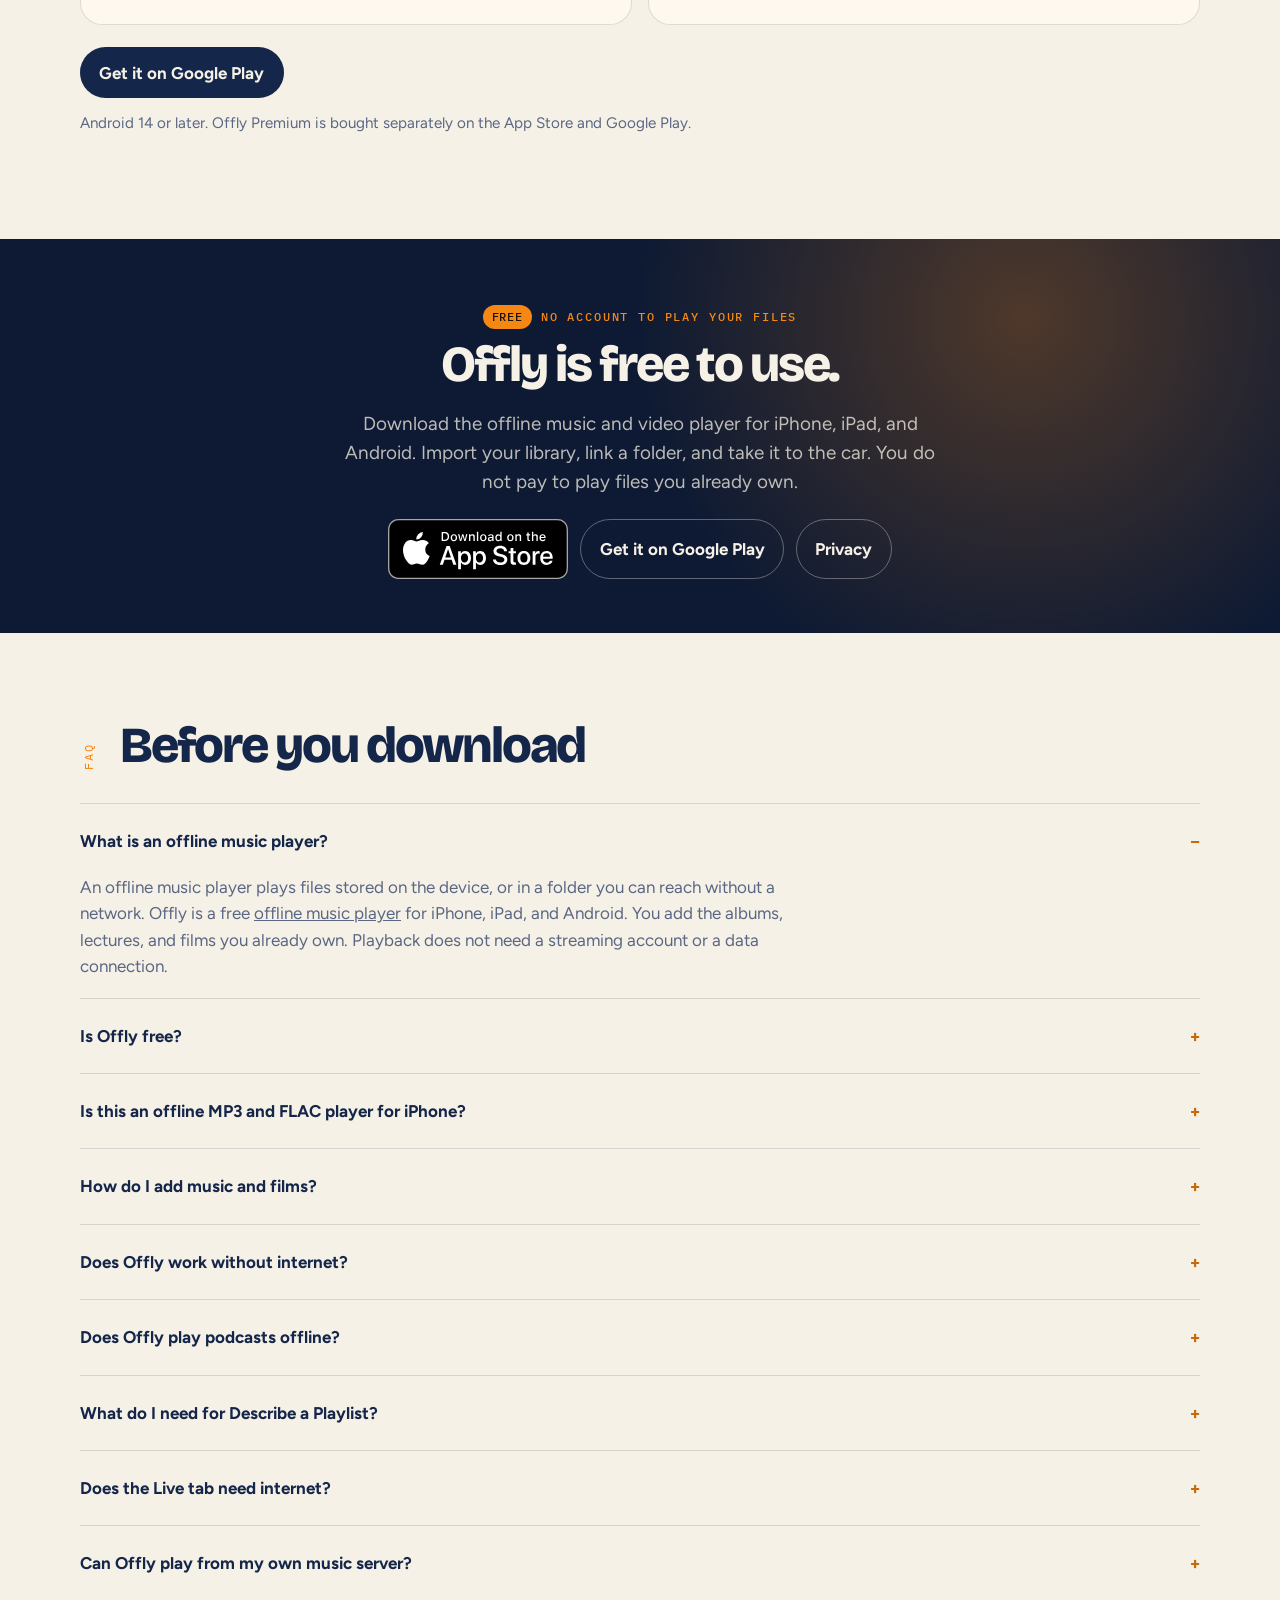
==== commit 6ccc6bb6: "Add Offly for Android, the press kit and the October page updates - Android: home page section, Goog" ====
--- a/index.html
+++ b/index.html
@@ -3,30 +3,30 @@
 <head>
   <meta charset="utf-8">
   <meta name="viewport" content="width=device-width, initial-scale=1, viewport-fit=cover">
-  <title>Offline Music Player for iPhone &amp; iPad | Offly (Free)</title>
-  <meta name="description" content="Free offline music player for iPhone and iPad. Play MP3, FLAC, and MP4 files you own. CarPlay, Siri, and widgets. No streaming account. No internet required.">
+  <title>Offline Music Player for iPhone, iPad &amp; Android | Offly (Free)</title>
+  <meta name="description" content="Free offline music player for iPhone, iPad, and Android. Play MP3, FLAC, and MP4 files you own. CarPlay, Android Auto, and widgets. No streaming account. No internet required.">
   <meta name="theme-color" content="#F6F1E6">
   <meta name="color-scheme" content="light">
   <meta name="apple-mobile-web-app-title" content="Offly">
   <!-- After Search Console verification, paste: <meta name="google-site-verification" content="TOKEN"> -->
-  <link rel="canonical" href="https://karmaacademy.github.io/Offly/">
-  <link rel="sitemap" type="application/xml" href="https://karmaacademy.github.io/Offly/sitemap.xml">
+  <link rel="canonical" href="https://offly.karmafy.com.au/">
+  <link rel="sitemap" type="application/xml" href="https://offly.karmafy.com.au/sitemap.xml">
   <link rel="icon" type="image/png" sizes="32x32" href="assets/img/favicon-32.png">
   <link rel="apple-touch-icon" href="assets/img/apple-touch-icon.png">
   <meta property="og:type" content="website">
   <meta property="og:locale" content="en_US">
   <meta property="og:site_name" content="Offly">
-  <meta property="og:title" content="Offline Music Player for iPhone and iPad | Offly">
-  <meta property="og:description" content="Play your own MP3, FLAC, and MP4 files on iPhone, iPad, and CarPlay. Fully offline. Free to use.">
-  <meta property="og:url" content="https://karmaacademy.github.io/Offly/">
-  <meta property="og:image" content="https://karmaacademy.github.io/Offly/assets/img/og.jpg">
+  <meta property="og:title" content="Offline Music Player for iPhone, iPad, and Android | Offly">
+  <meta property="og:description" content="Play your own MP3, FLAC, and MP4 files on iPhone, iPad, Android, CarPlay, and Android Auto. Fully offline. Free to use.">
+  <meta property="og:url" content="https://offly.karmafy.com.au/">
+  <meta property="og:image" content="https://offly.karmafy.com.au/assets/img/og.jpg">
   <meta property="og:image:alt" content="Offly cassette player and iPhone library for offline music and video.">
   <meta property="og:image:width" content="1200">
   <meta property="og:image:height" content="630">
   <meta name="twitter:card" content="summary_large_image">
-  <meta name="twitter:title" content="Offline Music Player for iPhone and iPad | Offly">
-  <meta name="twitter:description" content="Play your own files on iPhone, iPad, and CarPlay. No streaming account. Free to use.">
-  <meta name="twitter:image" content="https://karmaacademy.github.io/Offly/assets/img/og.jpg">
+  <meta name="twitter:title" content="Offline Music Player for iPhone, iPad, and Android | Offly">
+  <meta name="twitter:description" content="Play your own files on iPhone, iPad, Android, and in the car. No streaming account. Free to use.">
+  <meta name="twitter:image" content="https://offly.karmafy.com.au/assets/img/og.jpg">
   <link rel="preconnect" href="https://fonts.googleapis.com">
   <link rel="preconnect" href="https://fonts.gstatic.com" crossorigin>
   <link rel="preload" as="image" href="assets/img/shots/iphone-offline-hero.jpg">
@@ -38,34 +38,34 @@
     "@graph": [
       {
         "@type": "WebSite",
-        "@id": "https://karmaacademy.github.io/Offly/#website",
+        "@id": "https://offly.karmafy.com.au/#website",
         "name": "Offly",
         "alternateName": ["Offly offline music player", "Off-lee"],
-        "url": "https://karmaacademy.github.io/Offly/",
+        "url": "https://offly.karmafy.com.au/",
         "inLanguage": "en-US",
-        "publisher": { "@id": "https://karmaacademy.github.io/Offly/#org" }
+        "publisher": { "@id": "https://offly.karmafy.com.au/#org" }
       },
       {
         "@type": "Organization",
-        "@id": "https://karmaacademy.github.io/Offly/#org",
+        "@id": "https://offly.karmafy.com.au/#org",
         "name": "Karma Academy",
         "url": "https://github.com/KarmaAcademy",
-        "logo": "https://karmaacademy.github.io/Offly/assets/img/icon.png",
+        "logo": "https://offly.karmafy.com.au/assets/img/icon.png",
         "sameAs": ["https://github.com/KarmaAcademy/Offly"]
       },
       {
         "@type": ["SoftwareApplication", "MobileApplication"],
-        "@id": "https://karmaacademy.github.io/Offly/#app",
+        "@id": "https://offly.karmafy.com.au/#app",
         "name": "Offly",
         "alternateName": "Offly offline music player",
-        "url": "https://karmaacademy.github.io/Offly/",
+        "url": "https://offly.karmafy.com.au/",
         "applicationCategory": "MultimediaApplication",
         "applicationSubCategory": "MusicApplication",
-        "operatingSystem": "iOS 18, iPadOS 18",
-        "downloadUrl": "https://apps.apple.com/app/id6800964292",
-        "installUrl": "https://apps.apple.com/app/id6800964292",
-        "author": { "@id": "https://karmaacademy.github.io/Offly/#org" },
-        "description": "Free offline music player for iPhone and iPad. Play local MP3, FLAC, and MP4 files from the Files app, linked folders, iCloud Drive, or Wi-Fi. Includes CarPlay, Siri, widgets, a ten-band equalizer, and crossfade.",
+        "operatingSystem": "iOS 18, iPadOS 18, Android 14",
+        "downloadUrl": ["https://apps.apple.com/app/id6800964292", "https://play.google.com/store/apps/details?id=com.karmaacademy.offly"],
+        "installUrl": ["https://apps.apple.com/app/id6800964292", "https://play.google.com/store/apps/details?id=com.karmaacademy.offly"],
+        "author": { "@id": "https://offly.karmafy.com.au/#org" },
+        "description": "Free offline music player for iPhone, iPad, and Android. Play local MP3, FLAC, and MP4 files from the Files app, linked folders, iCloud Drive, or Wi-Fi. Includes CarPlay, Siri, widgets, a ten-band equalizer, and crossfade on iPhone, and Android Auto, Google Assistant, widgets, and Quick Settings tiles on Android.",
         "offers": {
           "@type": "Offer",
           "price": "0",
@@ -79,7 +79,9 @@
           "Wi-Fi transfer from a Mac or PC browser",
           "Apple Music downloads already on the device",
           "CarPlay",
+          "Android Auto",
           "Siri and Shortcuts",
+          "Google Assistant",
           "Home Screen widgets",
           "Five Looks including Cassette Pop",
           "Ten-band equalizer",
@@ -89,9 +91,9 @@
           "Playlists that remember your place"
         ],
         "screenshot": [
-          "https://karmaacademy.github.io/Offly/assets/img/shots/iphone-offline.jpg",
-          "https://karmaacademy.github.io/Offly/assets/img/shots/iphone-carplay.jpg",
-          "https://karmaacademy.github.io/Offly/assets/img/shots/iphone-wifi.jpg"
+          "https://offly.karmafy.com.au/assets/img/shots/iphone-offline.jpg",
+          "https://offly.karmafy.com.au/assets/img/shots/iphone-carplay.jpg",
+          "https://offly.karmafy.com.au/assets/img/shots/iphone-wifi.jpg"
         ]
       },
       {
@@ -110,7 +112,7 @@
             "name": "Is Offly a free offline music player?",
             "acceptedAnswer": {
               "@type": "Answer",
-              "text": "Yes. Offly is free to use on iPhone and iPad. You can import your library, play audio and video offline, use CarPlay, Siri, widgets, the equalizer, and Wi-Fi transfer without paying to play your own files."
+              "text": "Yes. Offly is free to use on iPhone and iPad. You can import your library, play audio and video offline, use CarPlay, Siri, widgets, the equalizer, and Wi-Fi transfer without paying to play your own files. An optional one-time Offly Premium purchase adds extras such as the parametric equalizer. On Android, Offly is free on Google Play with up to three radio stations, three podcast shows, one music server, two smart playlists, and one linked folder. Offly Premium on Android lifts those limits and adds crossfade, the parametric equalizer, and online lyrics lookup."
             }
           },
           {
@@ -131,6 +133,38 @@
           },
           {
             "@type": "Question",
+            "name": "Does Offly play podcasts offline?",
+            "acceptedAnswer": {
+              "@type": "Answer",
+              "text": "Yes. Find shows in the Audio tab, or add one by its RSS link or an OPML file. The newest episodes download to the device so they play without a connection, and new ones download as they arrive. Transcripts a show publishes are free. On iOS 26 or later, Offly Premium can make a transcript for any episode on the iPhone."
+            }
+          },
+          {
+            "@type": "Question",
+            "name": "What do I need for Describe a Playlist?",
+            "acceptedAnswer": {
+              "@type": "Answer",
+              "text": "iOS 26 or later with Apple Intelligence, and Offly Premium. Without Apple Intelligence, the same button opens the regular smart-playlist editor, which is free."
+            }
+          },
+          {
+            "@type": "Question",
+            "name": "Does the Live tab need internet?",
+            "acceptedAnswer": {
+              "@type": "Answer",
+              "text": "Yes. Your library stays offline, but Live streams play over the internet, straight from each station. Station search uses Radio Browser, a free community directory. Offly doesn’t record or save streams."
+            }
+          },
+          {
+            "@type": "Question",
+            "name": "Can Offly play from my own music server?",
+            "acceptedAnswer": {
+              "@type": "Answer",
+              "text": "Yes, with Offly Premium. Connect Navidrome, Jellyfin, Gonic, Airsonic or another Subsonic-compatible server in the Live tab to stream it, or download songs to your Library to play offline."
+            }
+          },
+          {
+            "@type": "Question",
             "name": "Can I play files from the Files app or iCloud Drive?",
             "acceptedAnswer": {
               "@type": "Answer",
@@ -142,7 +176,7 @@
             "name": "Does Offly work with CarPlay and Siri?",
             "acceptedAnswer": {
               "@type": "Answer",
-              "text": "Yes. Offly has a CarPlay library with Continue, Playlists, and Favorites. You can say “Hey Siri, continue in Offly” from the lock screen, and Home Screen widgets keep playback on the cassette player."
+              "text": "Yes. Offly has a CarPlay library with Continue, Playlists, and Favorites. You can say “Hey Siri, continue in Offly” from the lock screen, and Home Screen widgets keep playback on the cassette player. On Android, Offly works with Android Auto and Google Assistant."
             }
           }
         ]
@@ -174,6 +208,7 @@
         <li><a href="#looks">Looks</a></li>
         <li><a href="#faq">FAQ</a></li>
         <li><a href="privacy.html">Privacy</a></li>
+        <li><a href="#android">Android</a></li>
         <li><a class="app-store-link" href="https://apps.apple.com/app/id6800964292" aria-label="Download Offly on the App Store"><img class="app-store-badge app-store-badge-compact" src="assets/img/download-on-the-app-store.svg" width="120" height="40" alt="Download on the App Store"></a></li>
       </ul>
     </div>
@@ -183,14 +218,14 @@
     <section class="hero">
       <div class="wrap hero-grid">
         <div>
-          <p class="eyebrow"><span class="pill">Free</span> iPhone · iPad · CarPlay</p>
+          <p class="eyebrow"><span class="pill">Free</span> iPhone · iPad · CarPlay · Android</p>
           <h1>Your offline music player.</h1>
-          <p class="lede">Offly is a free offline music player for iPhone and iPad. It also plays video. Import MP3, FLAC, and MP4 files you already own. No streaming account. No internet required.</p>
+          <p class="lede">Offly is a free offline music player for iPhone, iPad, and Android. It also plays video. Import MP3, FLAC, and MP4 files you already own. No streaming account. No internet required.</p>
           <div class="hero-actions">
             <a class="app-store-link" href="https://apps.apple.com/app/id6800964292" aria-label="Download Offly on the App Store"><img class="app-store-badge" src="assets/img/download-on-the-app-store.svg" width="180" height="60" alt="Download on the App Store"></a>
-            <a class="btn btn-ghost" href="#library">See the features</a>
-          </div>
-          <p class="hero-note">Plays your files without a subscription.</p>
+            <a class="btn btn-ghost" href="https://play.google.com/store/apps/details?id=com.karmaacademy.offly">Get it on Google Play</a>
+          </div>
+          <p class="hero-note">On the App Store and Google Play. Plays your files without a subscription.</p>
         </div>
         <div class="hero-stage">
           <img class="hero-shot" src="assets/img/shots/iphone-offline-hero.jpg" width="880" height="1262" alt="Offly on iPhone: an offline library of films, albums, and lectures with Overview, Artists, and Playlists." fetchpriority="high">
@@ -500,13 +535,49 @@
       </div>
     </section>
 
+    <section class="section" id="android" aria-labelledby="android-title">
+      <div class="wrap">
+        <div class="section-head">
+          <span class="side-mark">Android</span>
+          <div>
+            <p class="eyebrow">Google Play</p>
+            <h2 id="android-title">Offly on Android, too.</h2>
+            <p class="lede">The same offline player for Android phones and tablets, free on Google Play. Import your files, link a folder, send files over Wi-Fi, and keep listening in the car.</p>
+          </div>
+        </div>
+        <div class="grid-2">
+          <article class="card">
+            <h3>Android Auto and Google Assistant</h3>
+            <p>Pick up where you stopped or browse your library on the car screen. Ask Google Assistant to play a song in Offly.</p>
+          </article>
+          <article class="card">
+            <h3>Widgets and Quick Settings tiles</h3>
+            <p>Control playback from home screen widgets, Quick Settings tiles, the lock screen, and the media notification. Films keep playing in picture in picture.</p>
+          </article>
+          <article class="card">
+            <h3>Two Looks</h3>
+            <p>Cassette Pop and Sunlit Meadow restyle the app, the player, and the widgets, in light or dark.</p>
+          </article>
+          <article class="card">
+            <h3>Free, with one optional purchase</h3>
+            <p>Playback, import, the ten-band equalizer, timed lyrics, the sleep timer, and Wi-Fi transfer are free. So are up to three radio stations, three podcast shows, one music server, two smart playlists, and one linked folder. Offly Premium, a one-time purchase on Google Play, lifts those limits and adds crossfade, the parametric equalizer, and online lyrics lookup.</p>
+          </article>
+        </div>
+        <div class="hero-actions">
+          <a class="btn btn-primary" href="https://play.google.com/store/apps/details?id=com.karmaacademy.offly">Get it on Google Play</a>
+        </div>
+        <p class="hero-note">Android 14 or later. Offly Premium is bought separately on the App Store and Google Play.</p>
+      </div>
+    </section>
+
     <section class="cta-band" id="download">
       <div class="wrap">
         <p class="eyebrow"><span class="pill">Free</span> No account to play your files</p>
         <h2>Offly is free to use.</h2>
-        <p class="lede">Download the offline music and video player for iPhone and iPad. Import your library, link a folder, and take it to the car. You do not pay to play files you already own.</p>
+        <p class="lede">Download the offline music and video player for iPhone, iPad, and Android. Import your library, link a folder, and take it to the car. You do not pay to play files you already own.</p>
         <div class="hero-actions">
           <a class="app-store-link" href="https://apps.apple.com/app/id6800964292" aria-label="Download Offly on the App Store"><img class="app-store-badge" src="assets/img/download-on-the-app-store.svg" width="180" height="60" alt="Download on the App Store"></a>
+          <a class="btn btn-ghost btn-on-dark" href="https://play.google.com/store/apps/details?id=com.karmaacademy.offly">Get it on Google Play</a>
           <a class="btn btn-ghost btn-on-dark" href="privacy.html">Privacy</a>
         </div>
       </div>
@@ -523,11 +594,11 @@
         <div class="faq">
           <details open>
             <summary>What is an offline music player?</summary>
-            <p>An offline music player plays files stored on the device, or in a folder you can reach without a network. Offly is a free <a href="offline-music-player.html">offline music player</a> for iPhone and iPad. You add the albums, lectures, and films you already own. Playback does not need a streaming account or a data connection.</p>
+            <p>An offline music player plays files stored on the device, or in a folder you can reach without a network. Offly is a free <a href="offline-music-player.html">offline music player</a> for iPhone, iPad, and Android. You add the albums, lectures, and films you already own. Playback does not need a streaming account or a data connection.</p>
           </details>
           <details>
             <summary>Is Offly free?</summary>
-            <p>Yes. Offly is free to use. Playback, import, linked folders, CarPlay, Siri, widgets, the equalizer, crossfade, and Wi-Fi transfer are there to play your own media. There is no streaming subscription and no account required to build a library.</p>
+            <p>Yes. Offly is free to use. Playback, import, linked folders, CarPlay, Siri, widgets, the equalizer, crossfade, and Wi-Fi transfer are there to play your own media. There is no streaming subscription and no account required to build a library. An optional one-time Offly Premium purchase adds extras such as the parametric equalizer. On Android, Offly is free on Google Play with up to three radio stations, three podcast shows, one music server, two smart playlists, and one linked folder. Offly Premium on Android lifts those limits and adds crossfade, the parametric equalizer, and online lyrics lookup. Premium is bought separately on each store.</p>
           </details>
           <details>
             <summary>Is this an offline MP3 and FLAC player for iPhone?</summary>
@@ -542,8 +613,24 @@
             <p>Playback is offline. Files on the device and files in a linked folder you can reach without a network keep playing on a plane, in a basement, or in the car. Wi-Fi sharing needs a local network only between the phone and the laptop, not the public internet.</p>
           </details>
           <details>
+            <summary>Does Offly play podcasts offline?</summary>
+            <p>Yes. Find shows in the Audio tab, or add one by its RSS link or an OPML file. The newest episodes download to the device so they play without a connection, and new ones download as they arrive. Transcripts a show publishes are free. On iOS 26 or later, Offly Premium can make a transcript for any episode on the iPhone.</p>
+          </details>
+          <details>
+            <summary>What do I need for Describe a Playlist?</summary>
+            <p>iOS 26 or later with Apple Intelligence, and Offly Premium. Without Apple Intelligence, the same button opens the regular smart-playlist editor, which is free.</p>
+          </details>
+          <details>
+            <summary>Does the Live tab need internet?</summary>
+            <p>Yes. Your library stays offline, but Live streams play over the internet, straight from each station. Station search uses Radio Browser, a free community directory. Offly doesn’t record or save streams.</p>
+          </details>
+          <details>
+            <summary>Can Offly play from my own music server?</summary>
+            <p>Yes, with Offly Premium. Connect Navidrome, Jellyfin, Gonic, Airsonic or another Subsonic-compatible server in the Live tab to stream it, or download songs to your Library to play offline. On Android, one server is free and Offly Premium adds more.</p>
+          </details>
+          <details>
             <summary>Does Offly support CarPlay and Siri?</summary>
-            <p>Yes. Offly has CarPlay for Continue, Library, Playlists, and Favorites. Siri phrases include “continue in Offly,” play a playlist, and play Favorites, Lectures, or In Progress. Home Screen widgets keep transport on the cassette.</p>
+            <p>Yes. Offly has CarPlay for Continue, Library, Playlists, and Favorites. Siri phrases include “continue in Offly,” play a playlist, and play Favorites, Lectures, or In Progress. Home Screen widgets keep transport on the cassette. On Android, Offly works with Android Auto and Google Assistant, and has home screen widgets and Quick Settings tiles.</p>
           </details>
           <details>
             <summary>Where do my files go?</summary>
@@ -551,7 +638,7 @@
           </details>
           <details>
             <summary>What devices can run Offly?</summary>
-            <p>iPhone and iPad on iOS 18 and iPadOS 18 or later. CarPlay uses the iPhone in the car. Wi-Fi sharing works with Safari or Chrome on a Mac or PC on the same network.</p>
+            <p>iPhone and iPad on iOS 18 and iPadOS 18 or later, and Android phones and tablets on Android 14 or later. CarPlay uses the iPhone in the car, and Android Auto uses the Android phone. Wi-Fi sharing works with Safari or Chrome on a Mac or PC on the same network.</p>
           </details>
         </div>
       </div>
@@ -560,14 +647,16 @@
 
   <footer class="site-footer">
     <div class="wrap footer-grid">
-      <p><strong translate="no">Offly</strong> · free offline media player for iPhone and iPad</p>
+      <p><strong translate="no">Offly</strong> · free offline media player for iPhone, iPad, and Android</p>
       <nav class="footer-links" aria-label="Footer">
         <a href="offline-music-player.html">Offline music player</a>
         <a href="#library">Features</a>
         <a href="privacy.html">Privacy</a>
         <a href="terms.html">Terms</a>
         <a href="support.html">Support</a>
+        <a href="press.html">Press</a>
         <a href="https://apps.apple.com/app/id6800964292">App Store</a>
+        <a href="https://play.google.com/store/apps/details?id=com.karmaacademy.offly">Google Play</a>
         <a href="https://github.com/KarmaAcademy/Offly">GitHub</a>
       </nav>
     </div>
--- a/assets/css/site.css
+++ b/assets/css/site.css
@@ -618,6 +618,65 @@
   padding: 1.2rem 1.25rem 1.3rem;
 }
 
+.press-grid {
+  display: grid;
+  grid-template-columns: repeat(2, minmax(0, 1fr));
+  gap: 1rem;
+  margin: 1.4rem 0 0;
+}
+
+.press-shot {
+  margin: 0;
+  background: var(--wash);
+  border: 1px solid var(--hair);
+  border-radius: 22px;
+  overflow: hidden;
+}
+
+.press-shot img {
+  display: block;
+  width: 100%;
+  height: auto;
+}
+
+.press-shot figcaption {
+  padding: 0.7rem 0.9rem 0.85rem;
+  font-size: 0.88rem;
+  color: var(--mute);
+}
+
+.facts {
+  display: grid;
+  gap: 0.65rem;
+  margin: 1.2rem 0 0;
+  padding: 0;
+}
+
+.facts div {
+  display: grid;
+  grid-template-columns: 8.5rem 1fr;
+  gap: 0.75rem;
+  padding: 0.75rem 0.9rem;
+  background: var(--wash);
+  border: 1px solid var(--hair);
+  border-radius: 16px;
+}
+
+.facts dt {
+  font-family: var(--mono);
+  font-size: 0.72rem;
+  letter-spacing: 0.08em;
+  text-transform: uppercase;
+  color: var(--amber-deep);
+  margin: 0;
+}
+
+.facts dd {
+  margin: 0;
+  color: var(--ink);
+  font-weight: 600;
+}
+
 .section-dark .card {
   background: rgba(246, 241, 230, 0.06);
   border-color: rgba(246, 241, 230, 0.12);
@@ -881,8 +940,14 @@
 @media (max-width: 640px) {
   .looks,
   .grid-3,
-  .grid-2 {
+  .grid-2,
+  .press-grid {
     grid-template-columns: 1fr;
+  }
+
+  .facts div {
+    grid-template-columns: 1fr;
+    gap: 0.25rem;
   }
 
   .track {
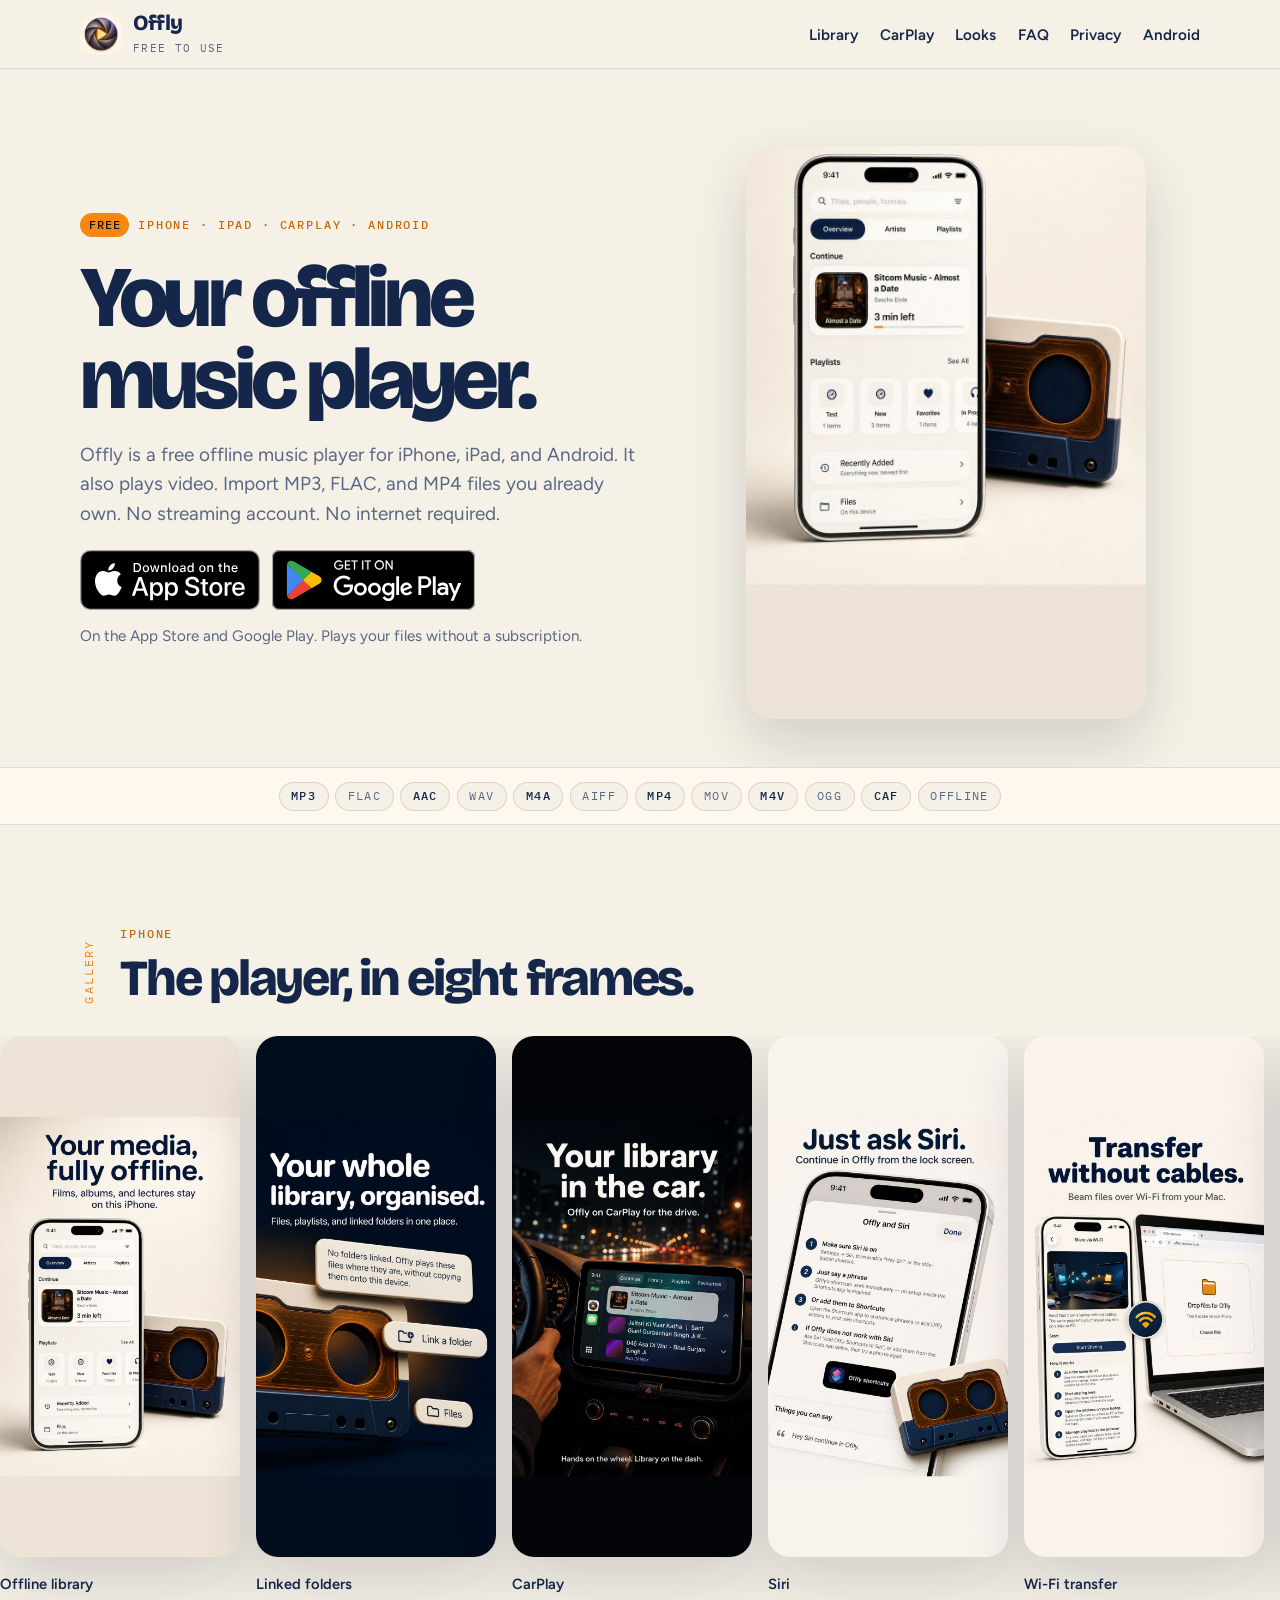
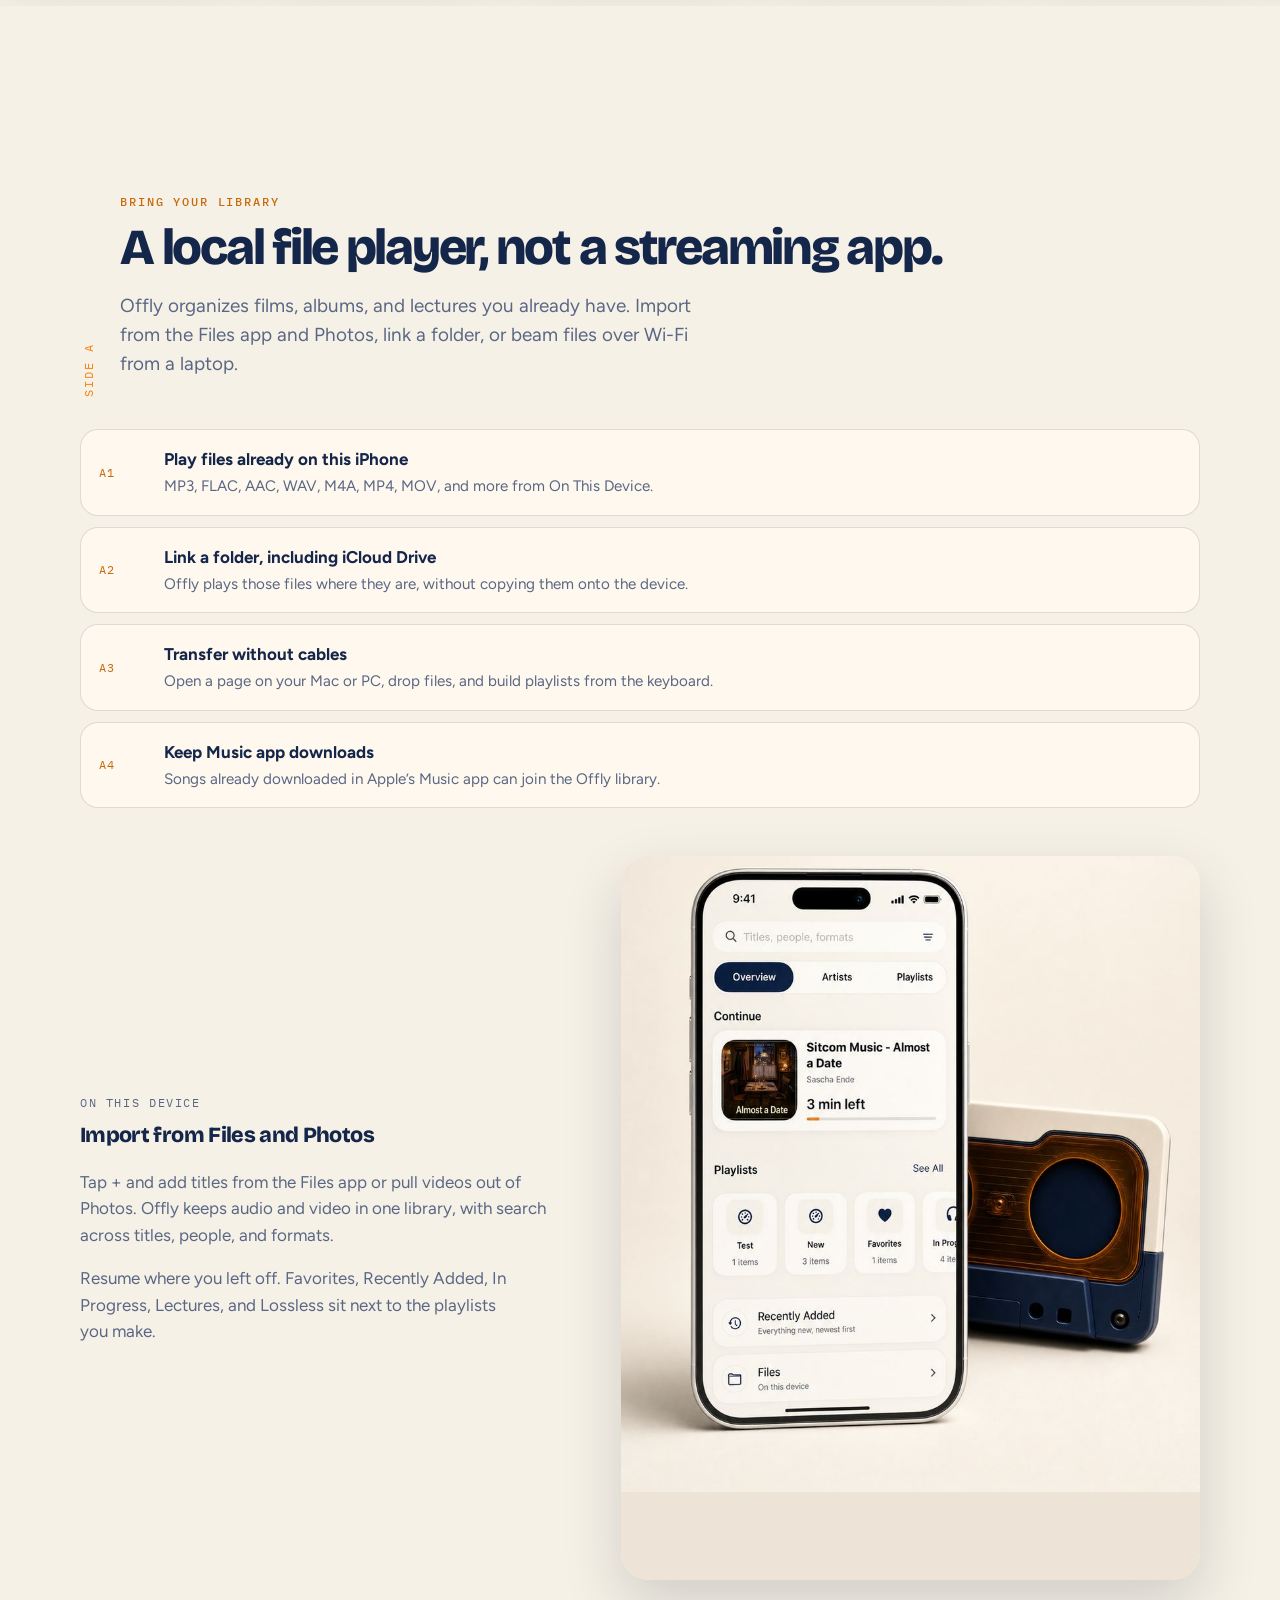
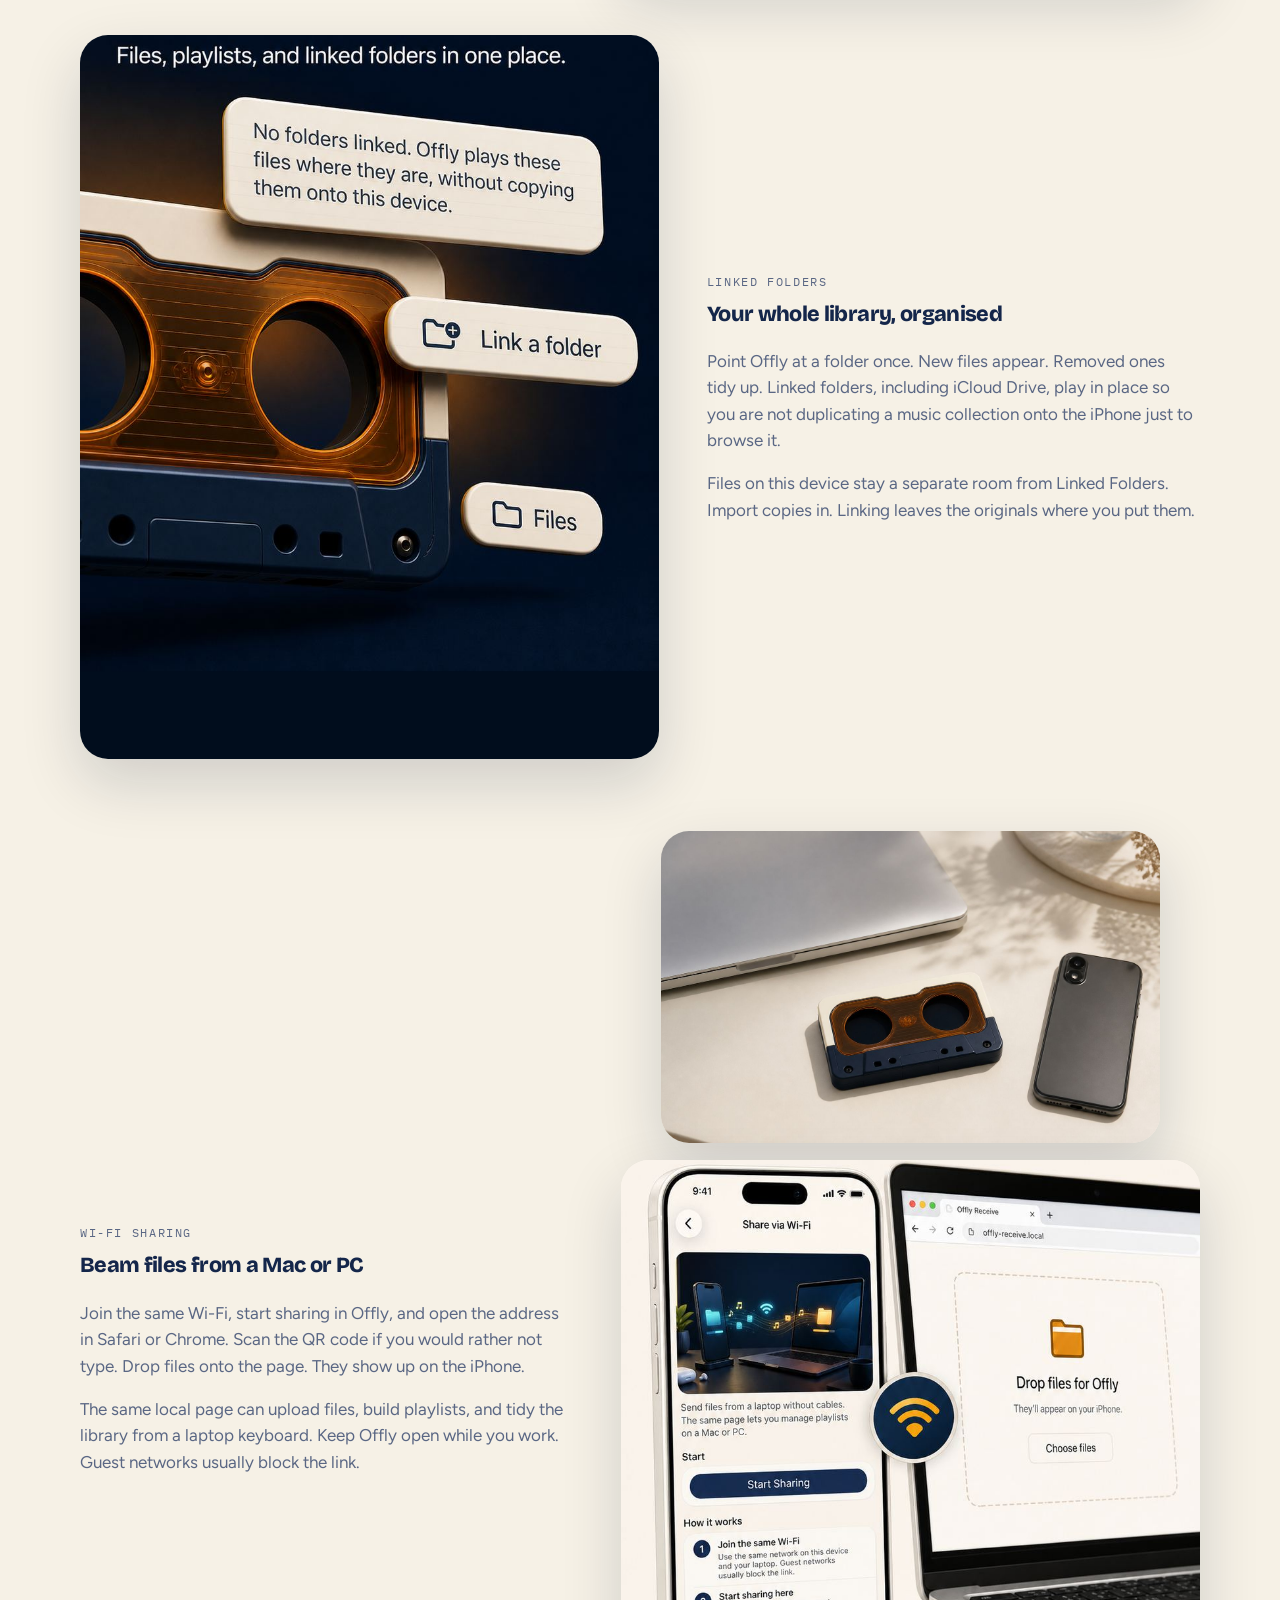
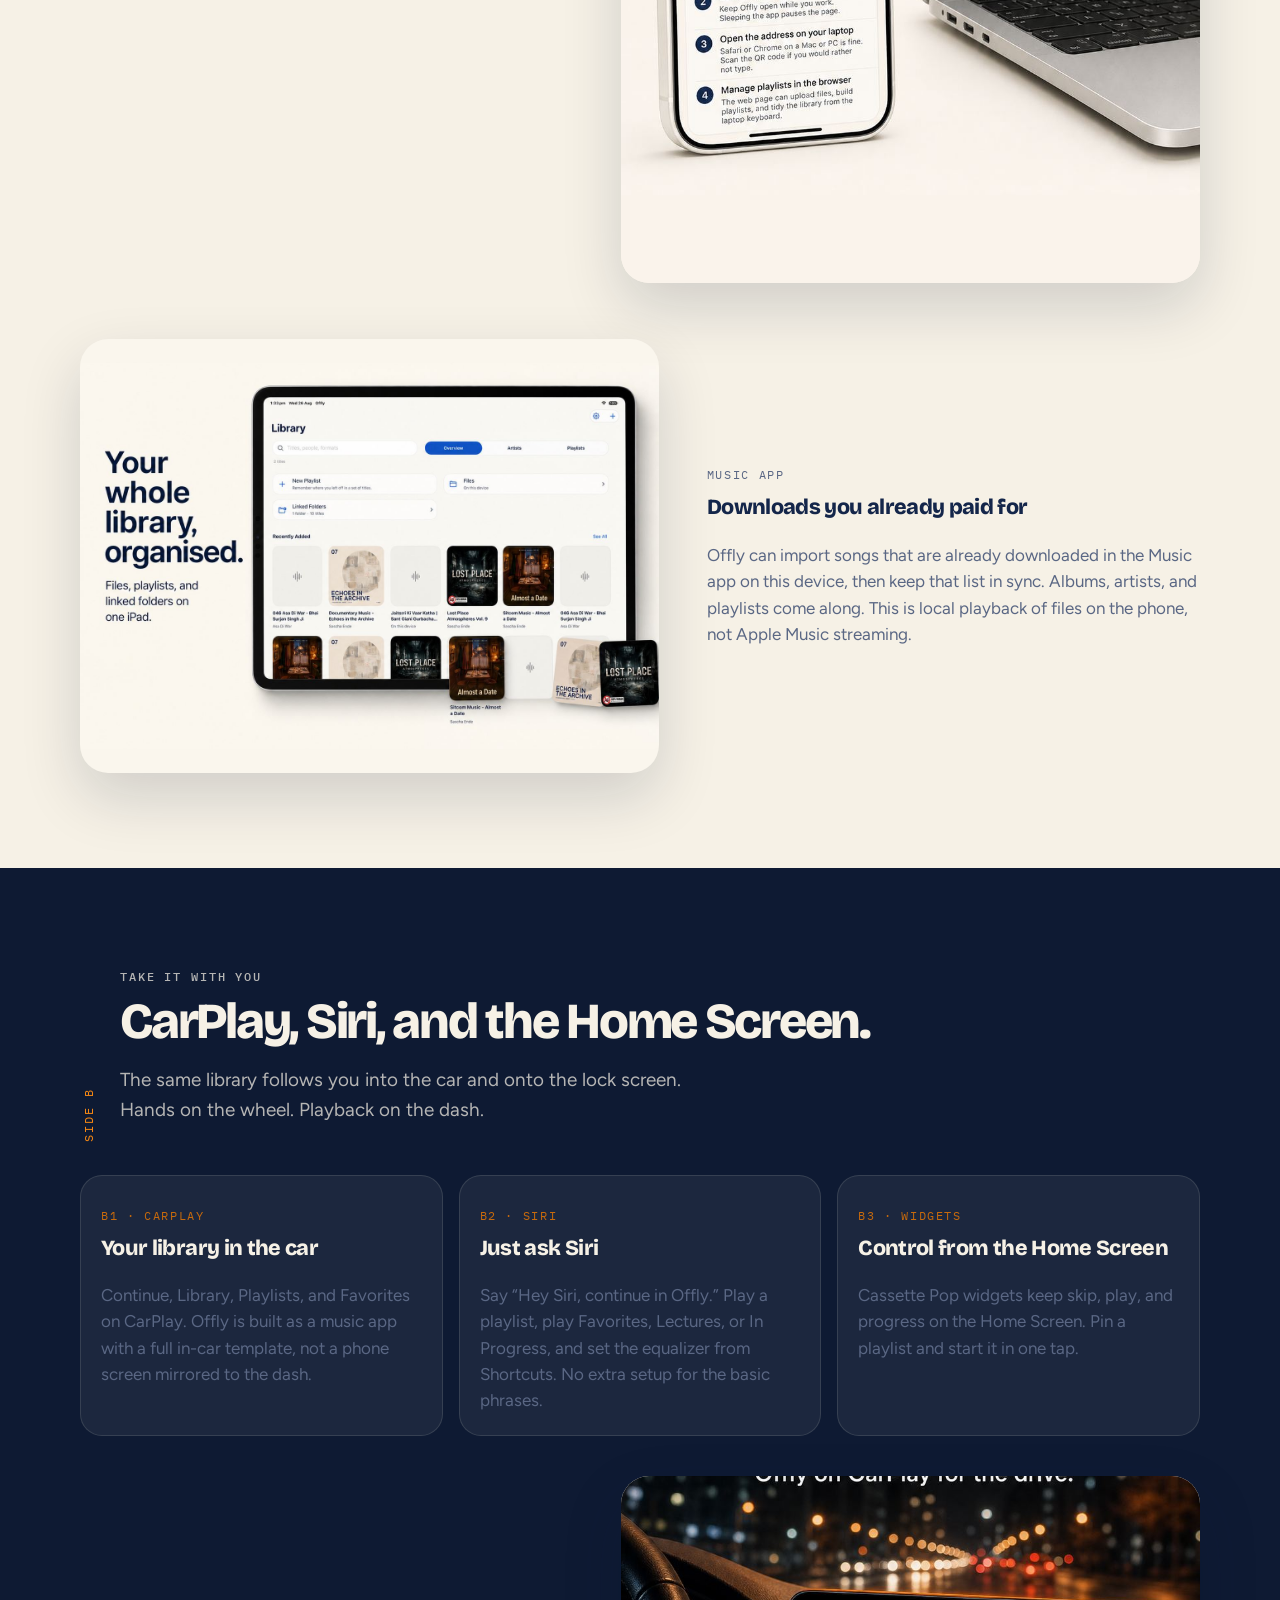
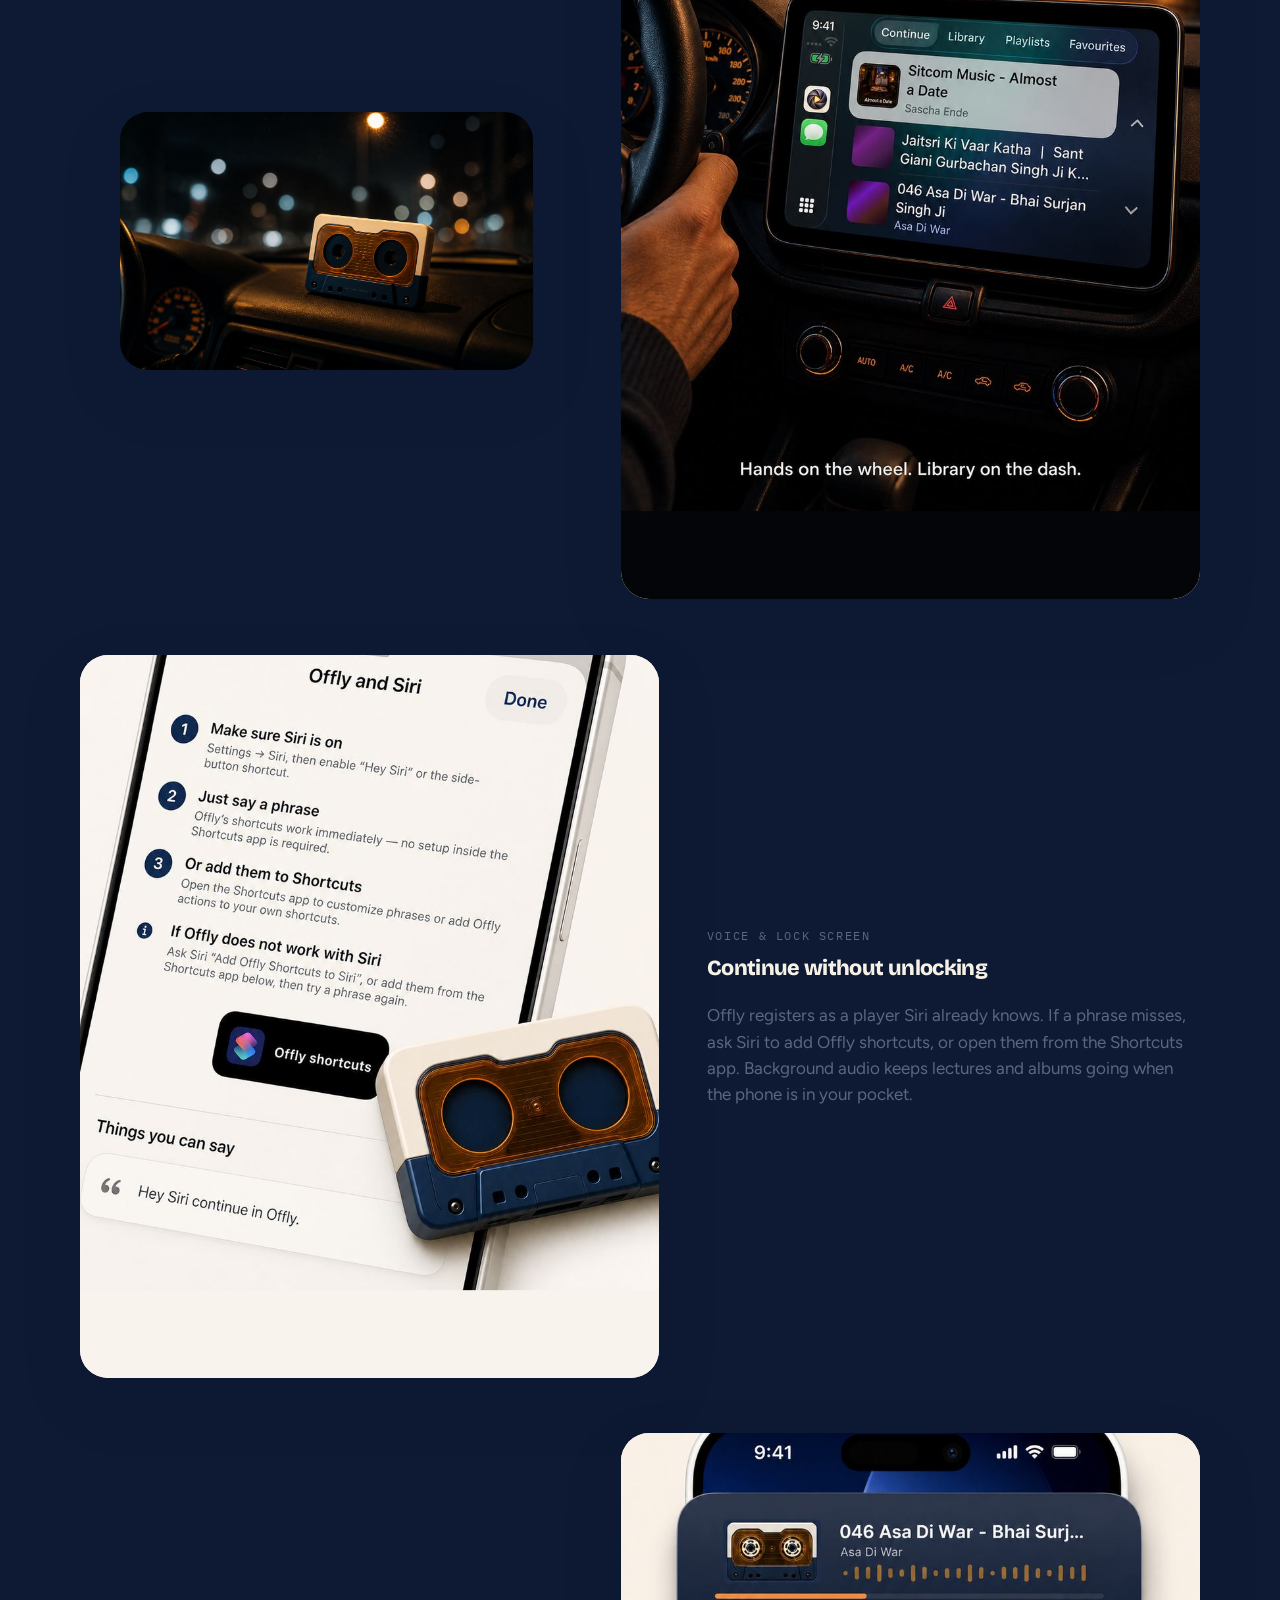
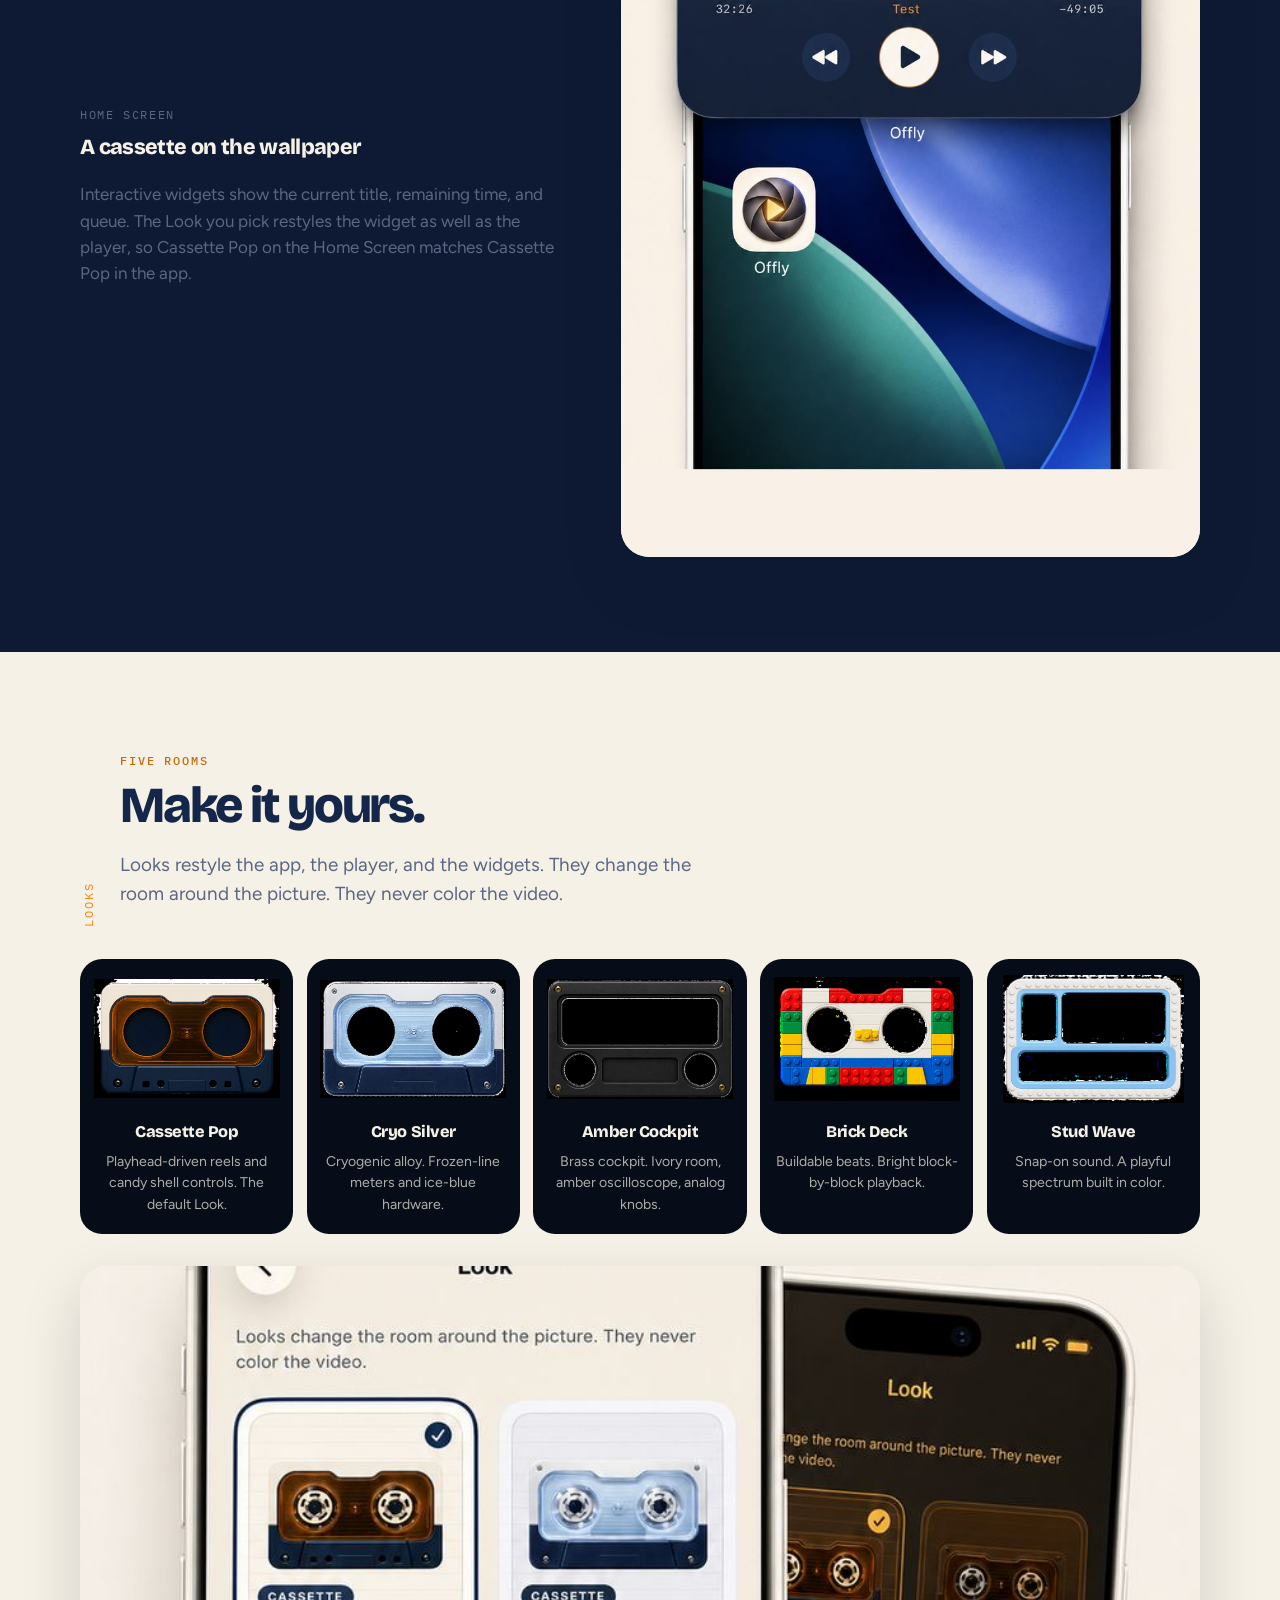
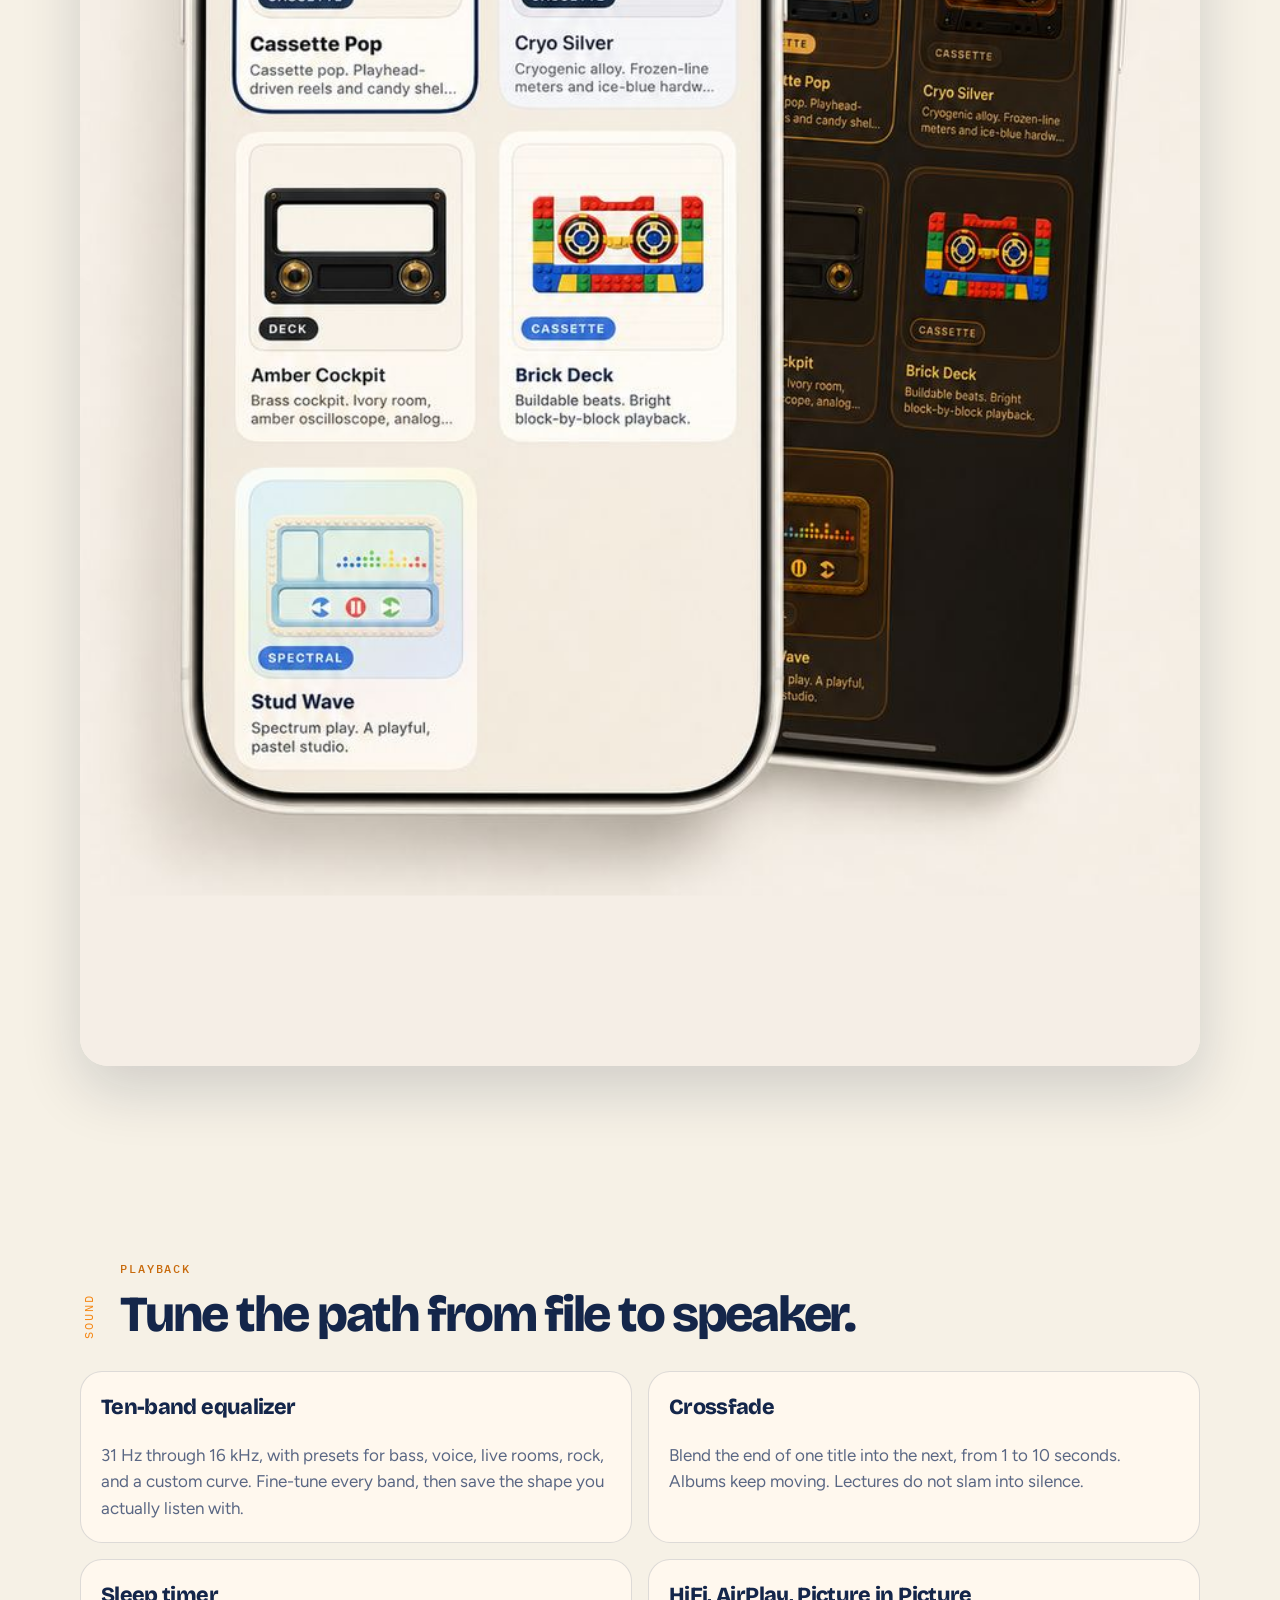
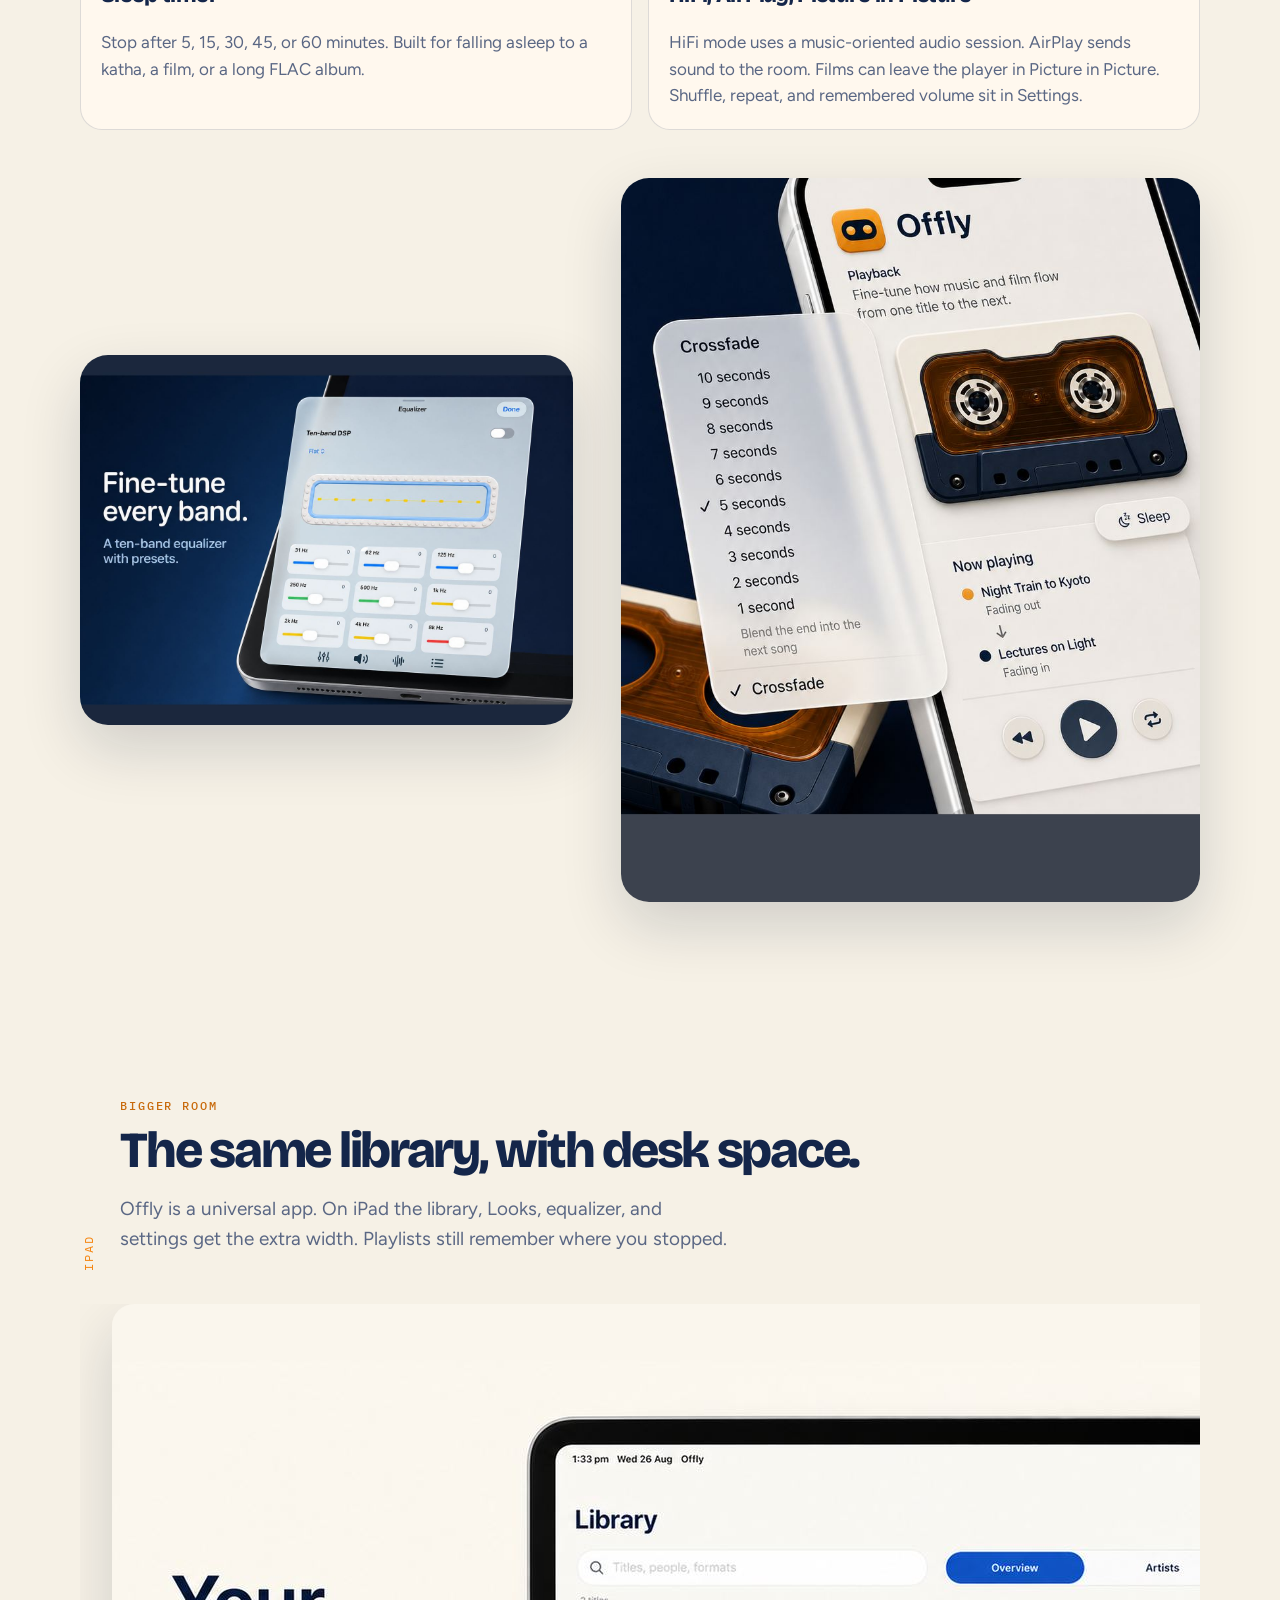
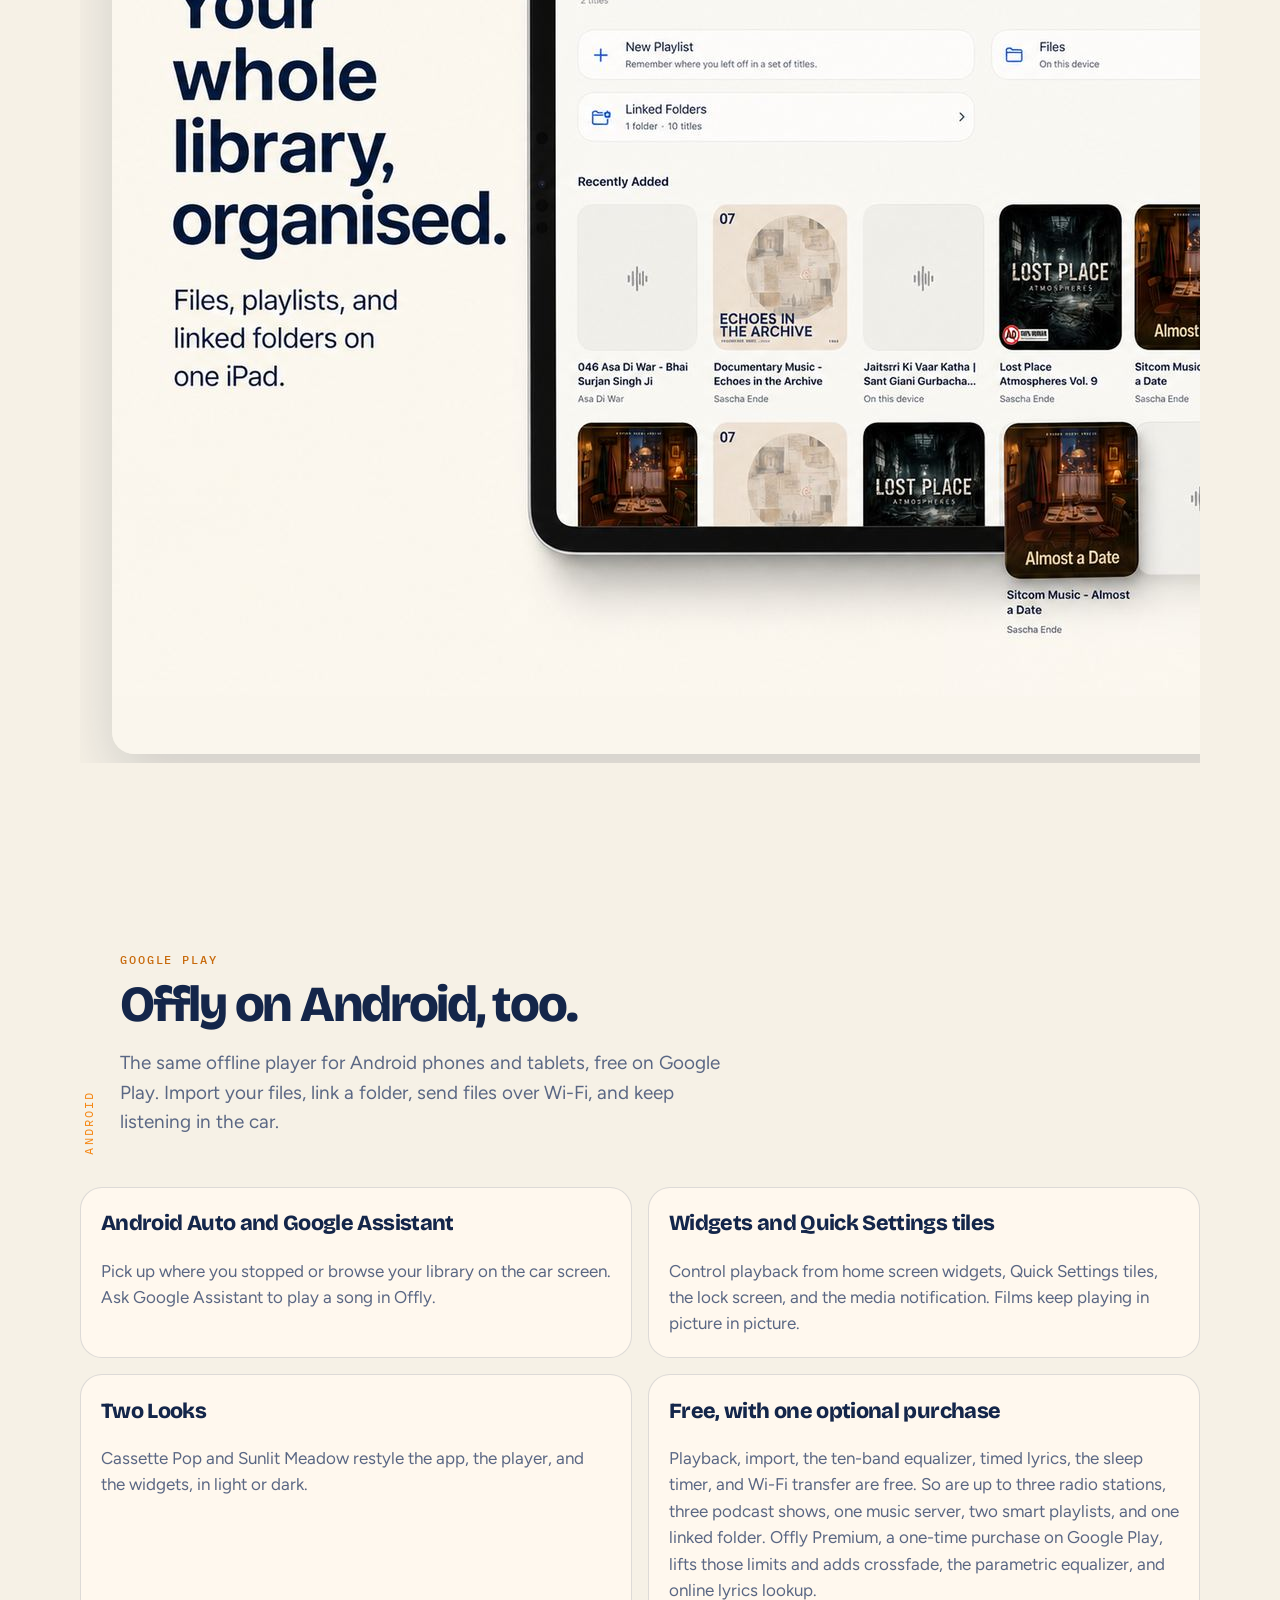
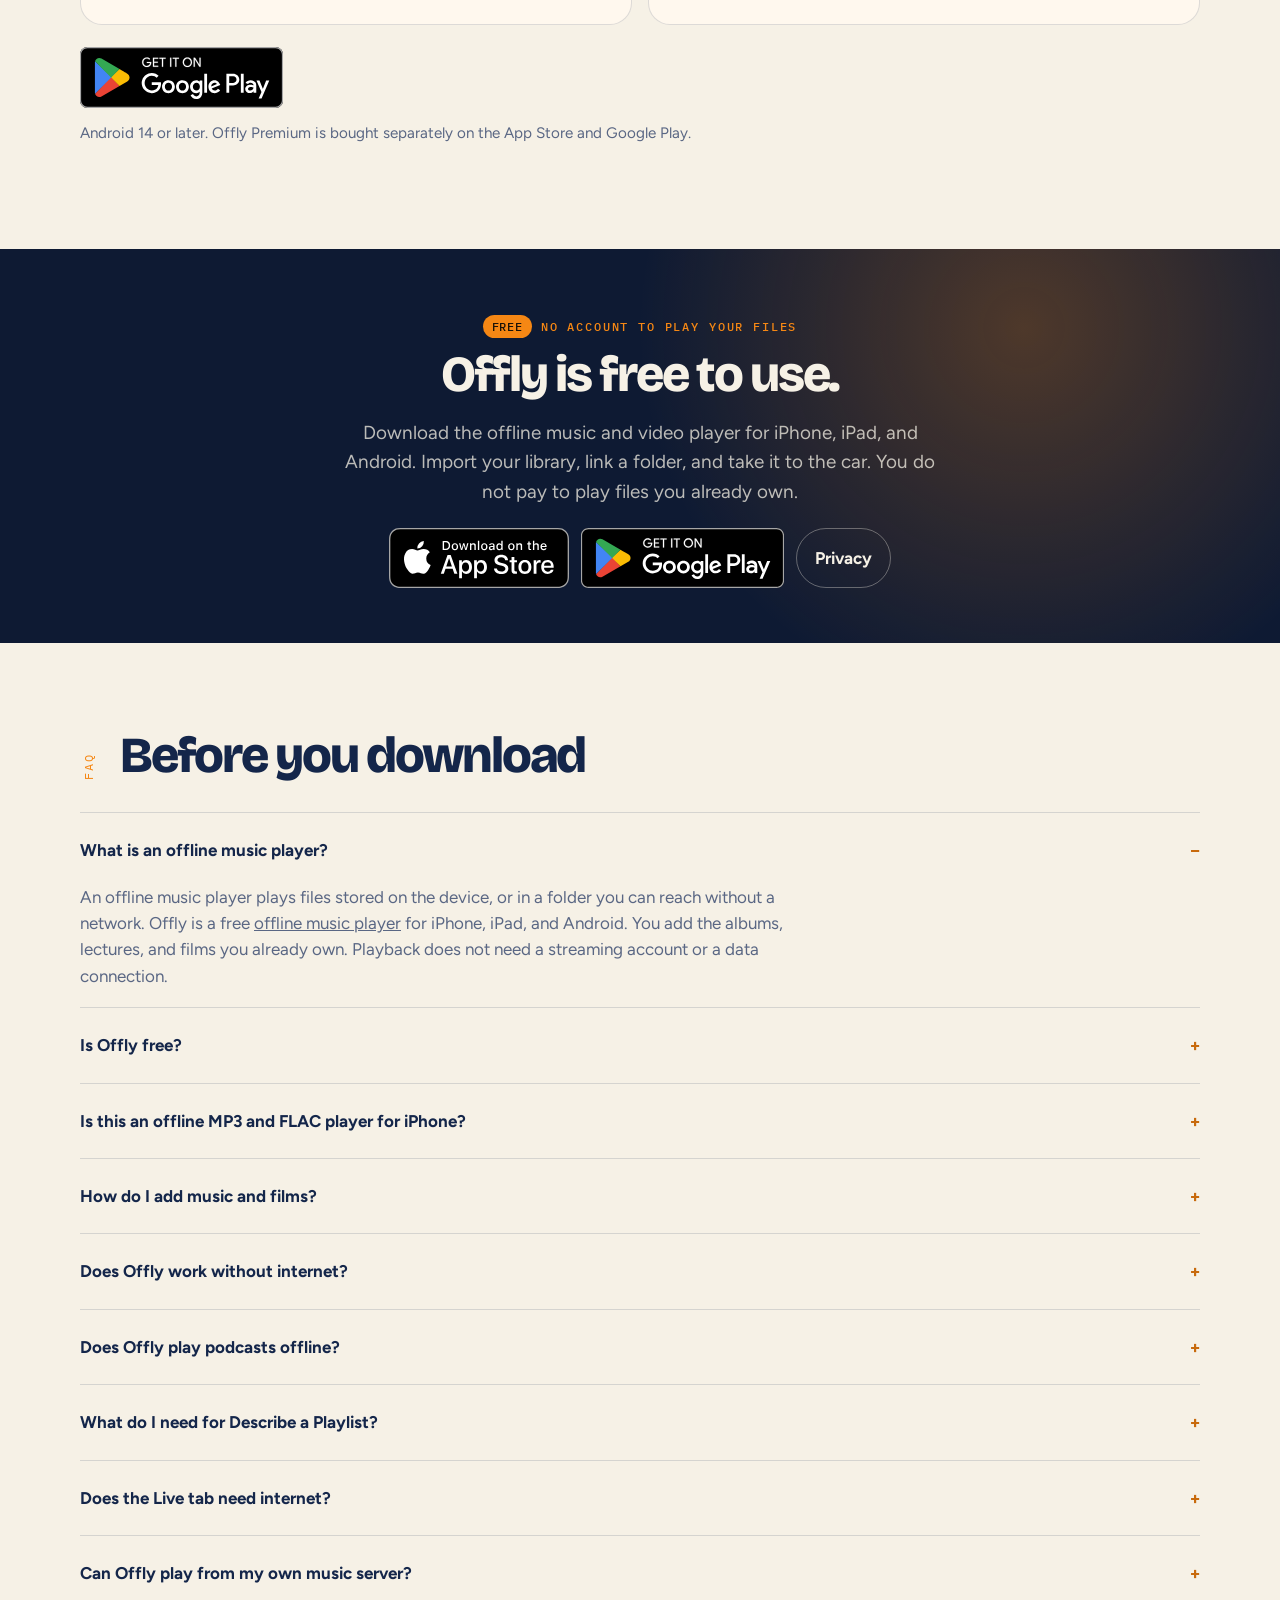
==== commit 9db82827: "Use the Google Play badge and drop the App Store badge from the menu Google Play buttons on the home" ====
--- a/index.html
+++ b/index.html
@@ -197,7 +197,6 @@
         </span>
       </a>
       <div class="nav-end">
-        <a class="app-store-link nav-cta-compact" href="https://apps.apple.com/app/id6800964292" aria-label="Download Offly on the App Store"><img class="app-store-badge app-store-badge-compact" src="assets/img/download-on-the-app-store.svg" width="120" height="40" alt="Download on the App Store"></a>
         <button class="nav-toggle" type="button" data-nav-toggle aria-expanded="false" aria-controls="site-nav" aria-label="Open menu">
           <span></span>
         </button>
@@ -209,7 +208,6 @@
         <li><a href="#faq">FAQ</a></li>
         <li><a href="privacy.html">Privacy</a></li>
         <li><a href="#android">Android</a></li>
-        <li><a class="app-store-link" href="https://apps.apple.com/app/id6800964292" aria-label="Download Offly on the App Store"><img class="app-store-badge app-store-badge-compact" src="assets/img/download-on-the-app-store.svg" width="120" height="40" alt="Download on the App Store"></a></li>
       </ul>
     </div>
   </header>
@@ -223,7 +221,7 @@
           <p class="lede">Offly is a free offline music player for iPhone, iPad, and Android. It also plays video. Import MP3, FLAC, and MP4 files you already own. No streaming account. No internet required.</p>
           <div class="hero-actions">
             <a class="app-store-link" href="https://apps.apple.com/app/id6800964292" aria-label="Download Offly on the App Store"><img class="app-store-badge" src="assets/img/download-on-the-app-store.svg" width="180" height="60" alt="Download on the App Store"></a>
-            <a class="btn btn-ghost" href="https://play.google.com/store/apps/details?id=com.karmaacademy.offly">Get it on Google Play</a>
+            <a class="play-store-link" href="https://play.google.com/store/apps/details?id=com.karmaacademy.offly" aria-label="Get Offly on Google Play"><img class="play-store-badge" src="assets/img/get-it-on-google-play.svg" width="203" height="60" alt="Get it on Google Play"></a>
           </div>
           <p class="hero-note">On the App Store and Google Play. Plays your files without a subscription.</p>
         </div>
@@ -564,7 +562,7 @@
           </article>
         </div>
         <div class="hero-actions">
-          <a class="btn btn-primary" href="https://play.google.com/store/apps/details?id=com.karmaacademy.offly">Get it on Google Play</a>
+          <a class="play-store-link" href="https://play.google.com/store/apps/details?id=com.karmaacademy.offly" aria-label="Get Offly on Google Play"><img class="play-store-badge" src="assets/img/get-it-on-google-play.svg" width="203" height="60" alt="Get it on Google Play"></a>
         </div>
         <p class="hero-note">Android 14 or later. Offly Premium is bought separately on the App Store and Google Play.</p>
       </div>
@@ -577,7 +575,7 @@
         <p class="lede">Download the offline music and video player for iPhone, iPad, and Android. Import your library, link a folder, and take it to the car. You do not pay to play files you already own.</p>
         <div class="hero-actions">
           <a class="app-store-link" href="https://apps.apple.com/app/id6800964292" aria-label="Download Offly on the App Store"><img class="app-store-badge" src="assets/img/download-on-the-app-store.svg" width="180" height="60" alt="Download on the App Store"></a>
-          <a class="btn btn-ghost btn-on-dark" href="https://play.google.com/store/apps/details?id=com.karmaacademy.offly">Get it on Google Play</a>
+          <a class="play-store-link" href="https://play.google.com/store/apps/details?id=com.karmaacademy.offly" aria-label="Get Offly on Google Play"><img class="play-store-badge" src="assets/img/get-it-on-google-play.svg" width="203" height="60" alt="Get it on Google Play"></a>
           <a class="btn btn-ghost btn-on-dark" href="privacy.html">Privacy</a>
         </div>
       </div>
--- a/assets/css/site.css
+++ b/assets/css/site.css
@@ -156,7 +156,8 @@
   gap: 0.55rem;
 }
 
-.app-store-link {
+.app-store-link,
+.play-store-link {
   display: inline-flex;
   align-items: center;
   justify-content: center;
@@ -167,7 +168,8 @@
   -webkit-tap-highlight-color: transparent;
 }
 
-.app-store-link:focus-visible {
+.app-store-link:focus-visible,
+.play-store-link:focus-visible {
   outline: 3px solid var(--amber);
   outline-offset: 3px;
 }
@@ -180,6 +182,12 @@
 
 .app-store-badge-compact {
   width: 120px;
+}
+
+.play-store-badge {
+  display: block;
+  width: 203px;
+  height: auto;
 }
 
 .nav-cta-compact {
@@ -980,7 +988,8 @@
     align-items: stretch;
   }
 
-  .hero-actions .app-store-link {
+  .hero-actions .app-store-link,
+  .hero-actions .play-store-link {
     align-self: center;
   }
 
